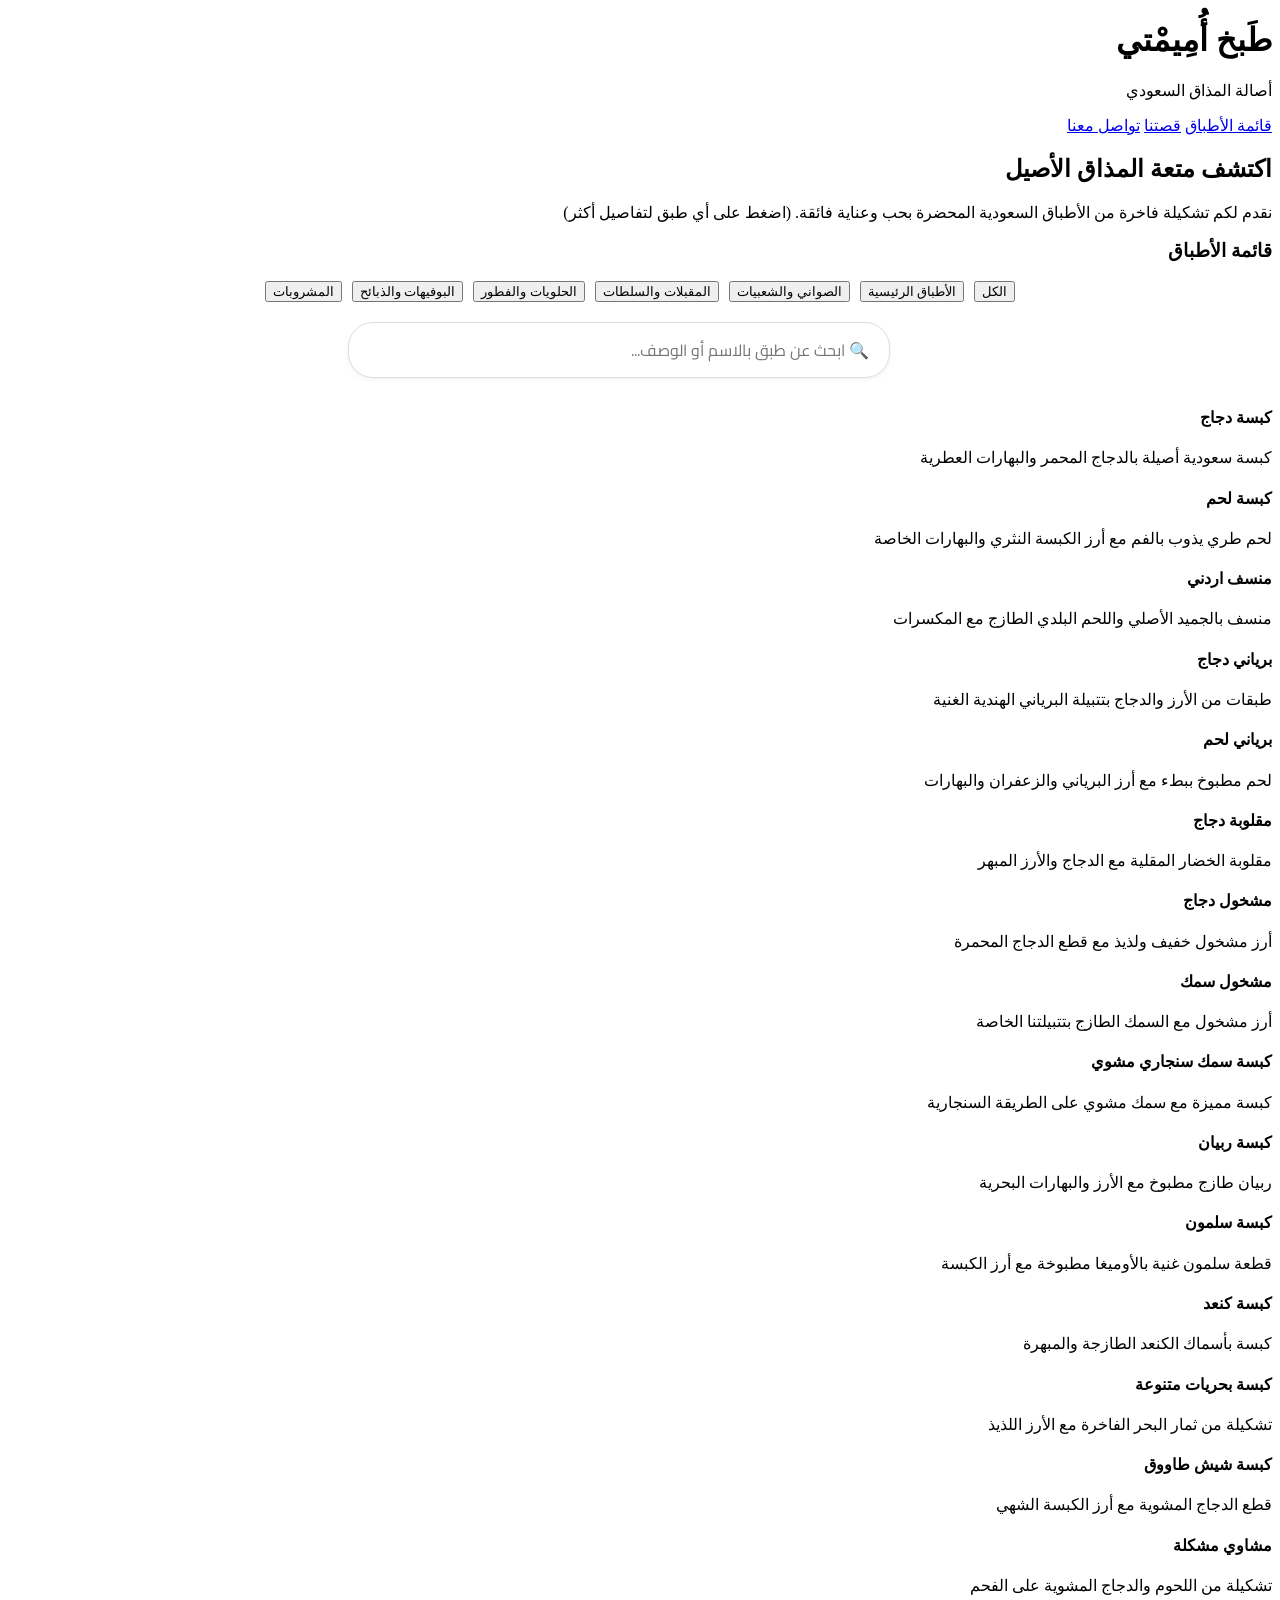
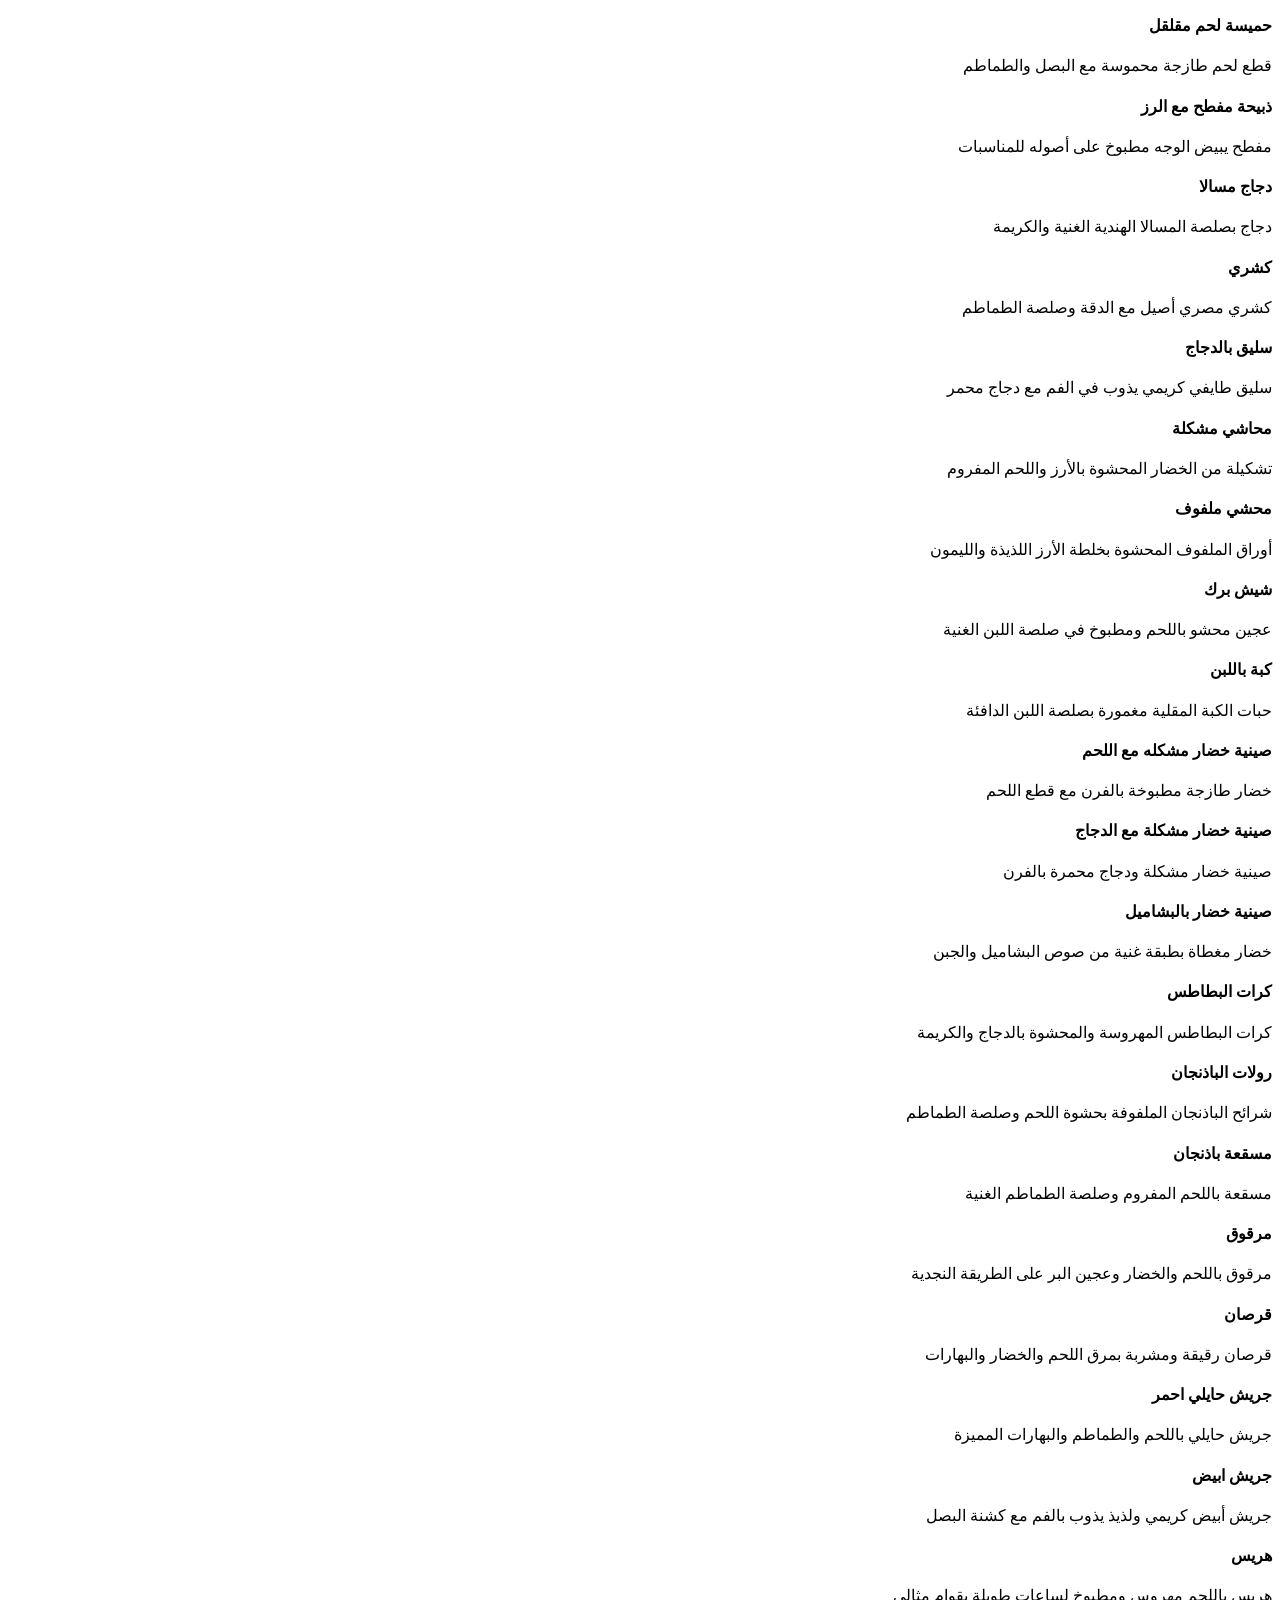
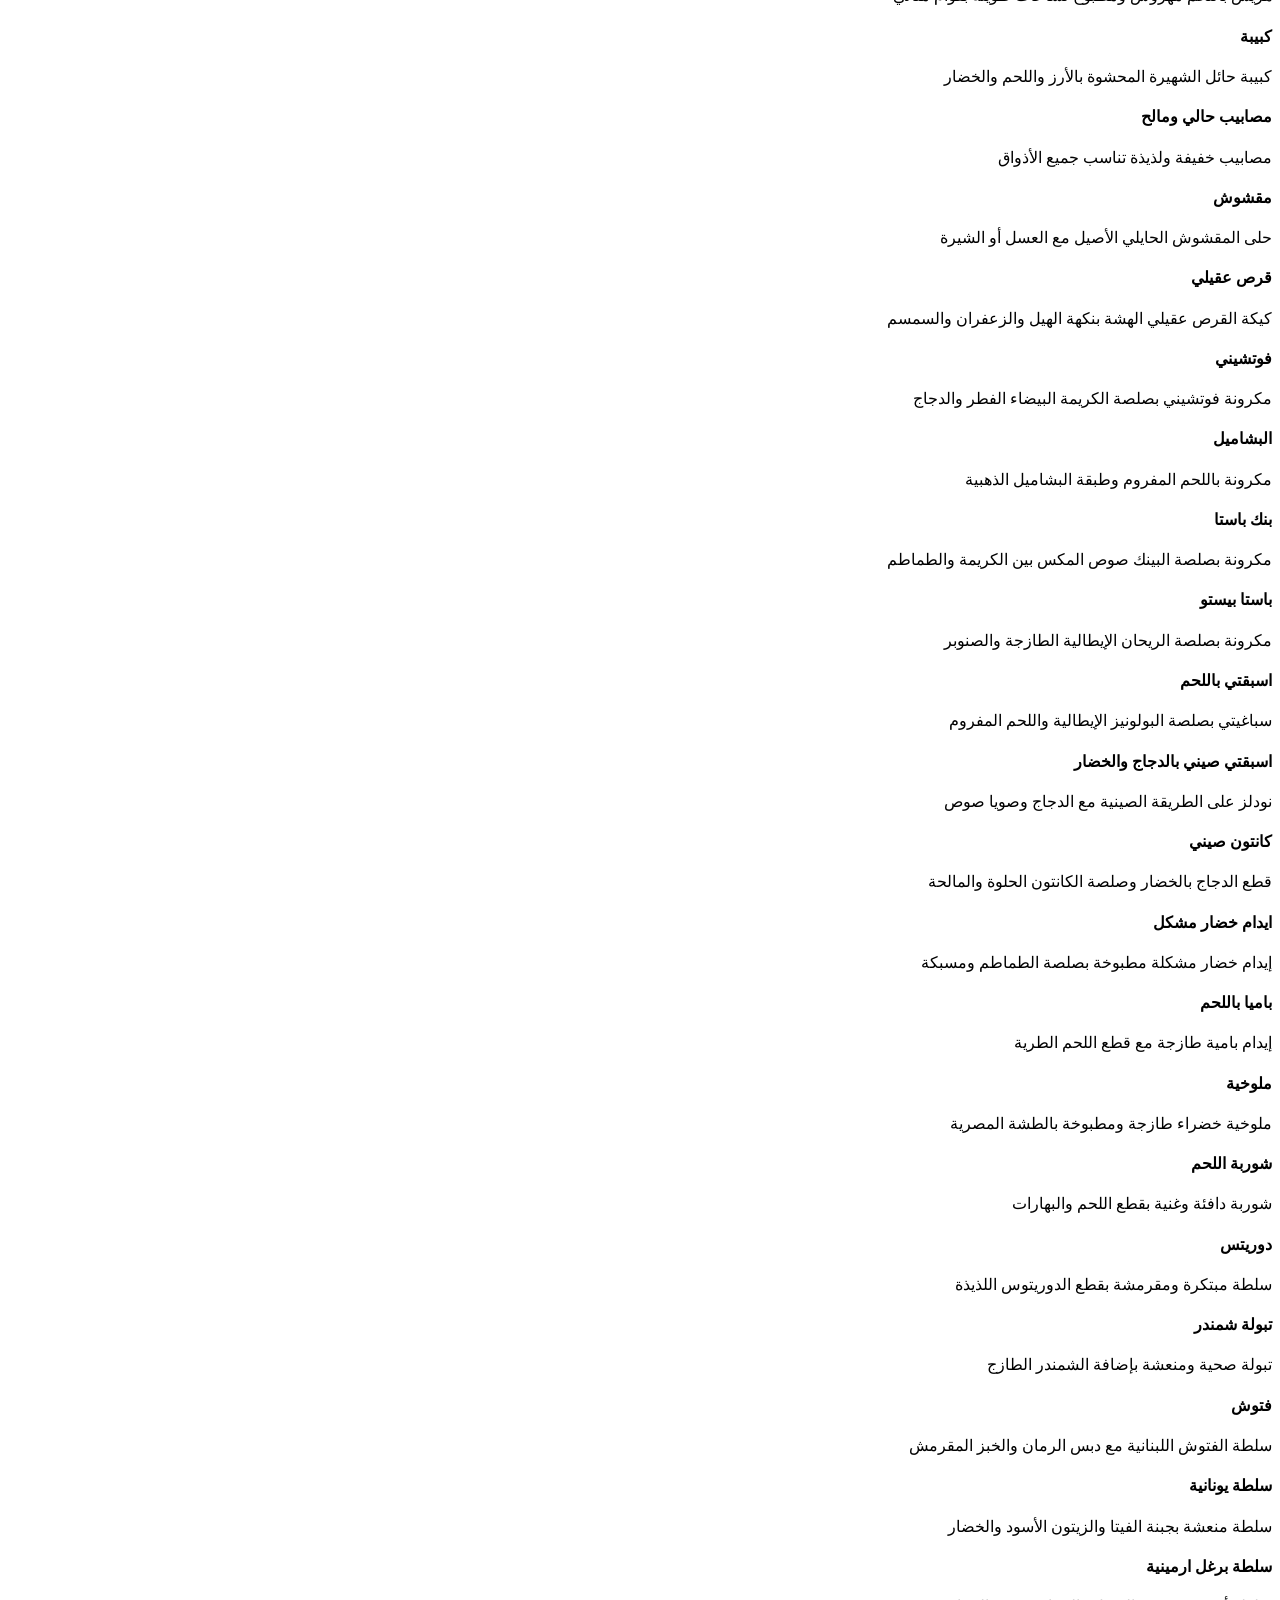
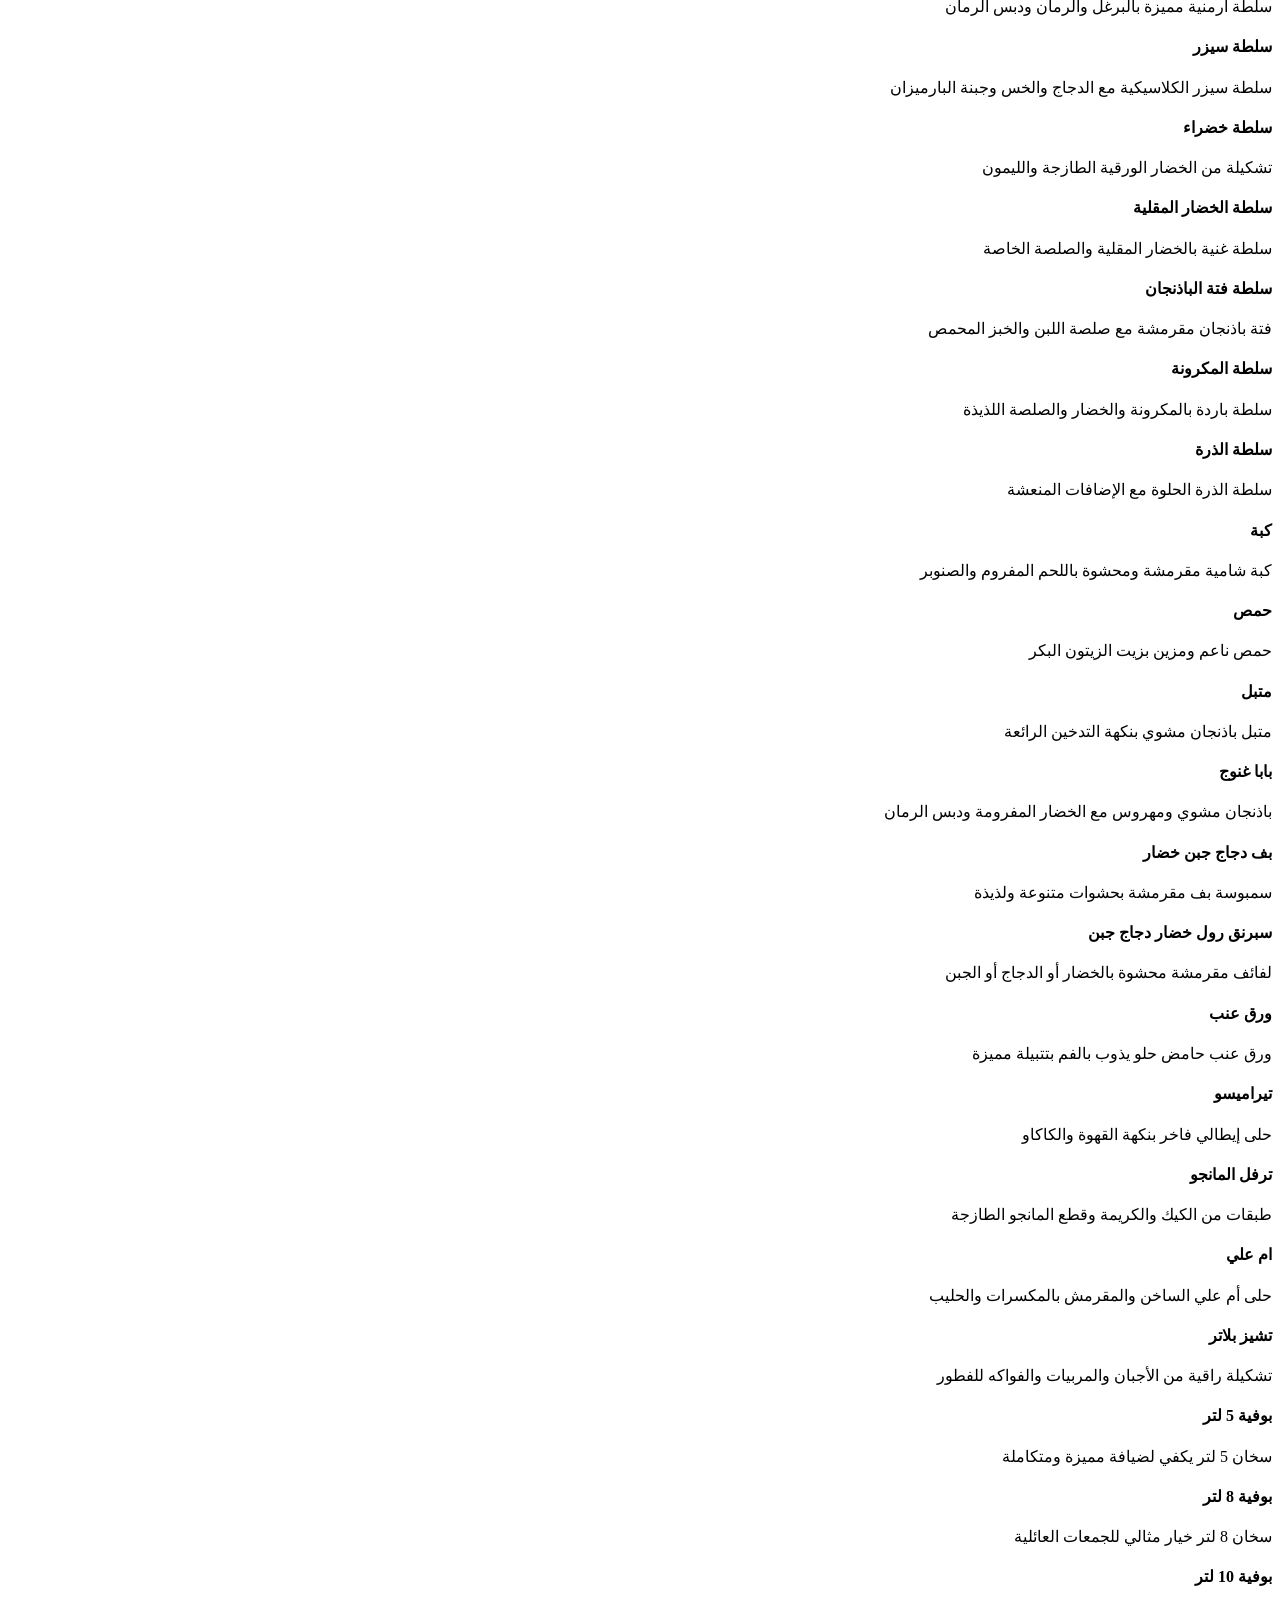
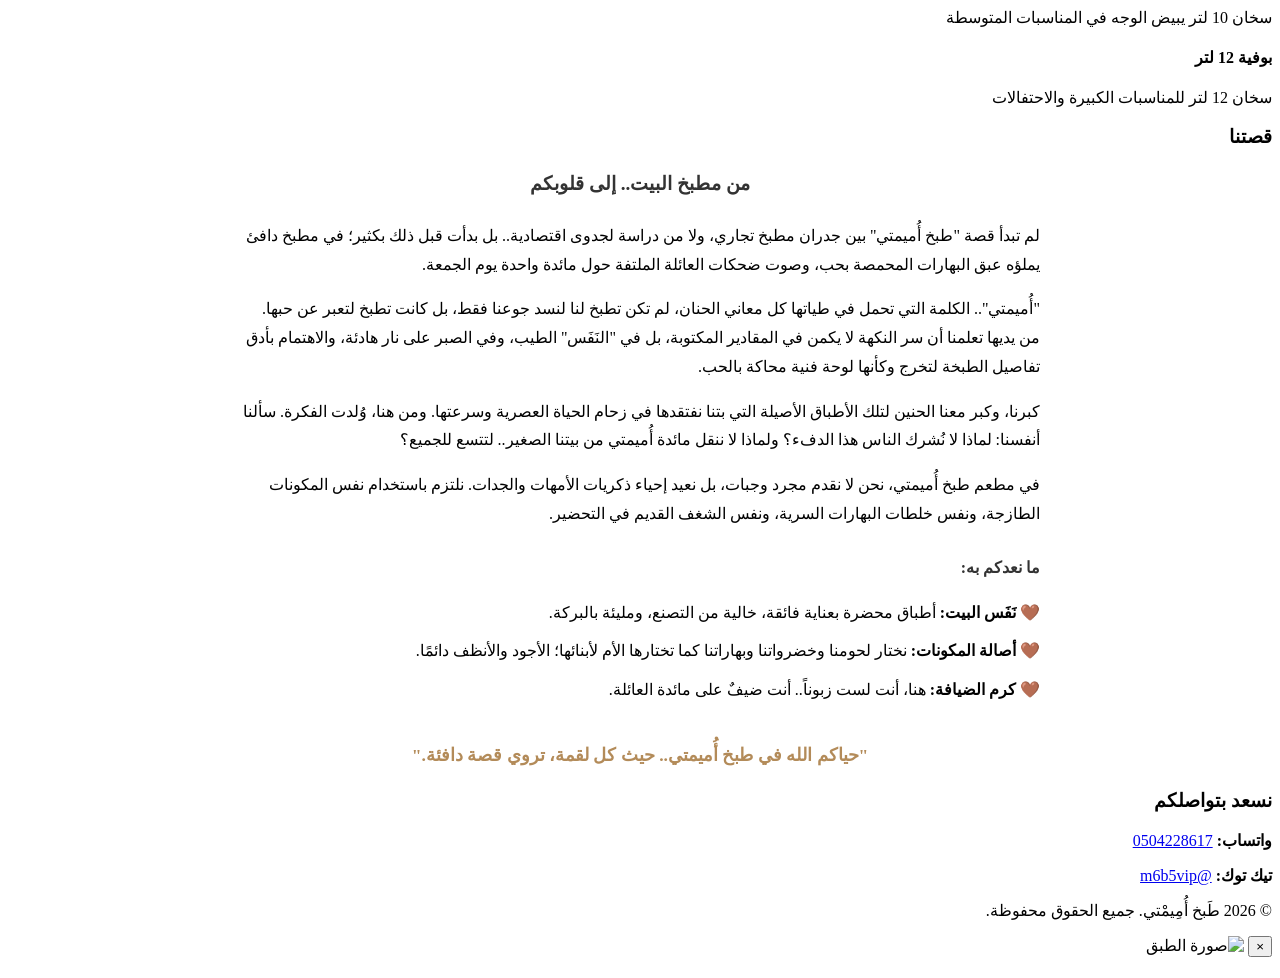
==== index.html @ 3a4021c7 "Add files via upload" ====
<!doctype html>
<html lang="ar" dir="rtl">
<head>
  <meta charset="utf-8" />
  <meta name="viewport" content="width=device-width,initial-scale=1" />
  <title>طَبخ أُمِيمْتي | قائمة الطعام</title>
  <link rel="icon" href="assets/favicon.ico" />
  <link href="https://fonts.googleapis.com/css2?family=Cairo:wght@400;600;700;800&display=swap" rel="stylesheet">
  <link rel="stylesheet" href="style.css" />
</head>
<body>
  <header class="site-header">
    <div class="container header-grid">
      <div class="brand">
        <img src="assets/logo.png" alt="شعار المطبخ" class="logo" onerror="this.style.display='none'" />
        <div>
          <h1>طَبخ أُمِيمْتي</h1>
          <p class="tagline">أصالة المذاق السعودي</p>
        </div>
      </div>
      <nav class="top-nav">
        <a href="#menu">قائمة الأطباق</a>
        <a href="#about">قصتنا</a>
        <a href="#contact">تواصل معنا</a>
        <a href="admin.html" class="admin-link" style="display: none;">الإدارة</a>
      </nav>
    </div>
  </header>

  <main>
    <section id="hero" class="hero">
      <div class="container">
        <h2>اكتشف متعة المذاق الأصيل</h2>
        <p>نقدم لكم تشكيلة فاخرة من الأطباق السعودية المحضرة بحب وعناية فائقة. (اضغط على أي طبق لتفاصيل أكثر)</p>
      </div>
    </section>

    <section id="menu" class="menu container">
      <h3>قائمة الأطباق</h3>
      
      <!-- أزرار التصنيفات -->
      <div id="category-filters" class="controls" style="justify-content: center; margin-bottom: 20px; display: flex; gap: 10px; flex-wrap: wrap;"></div>
      
      <!-- شريط البحث -->
      <div style="max-width: 500px; margin: 0 auto 30px auto; padding: 0 15px;">
        <input type="text" id="visitorSearch" placeholder="🔍 ابحث عن طبق بالاسم أو الوصف..." style="width: 100%; padding: 12px 20px; border-radius: 25px; border: 1px solid #ddd; font-family: 'Cairo', sans-serif; font-size: 1rem; outline: none; box-shadow: 0 2px 5px rgba(0,0,0,0.05);" />
      </div>

      <div id="powr-menu" aria-live="polite"></div>
      <div id="local-menu" class="items-grid" aria-live="polite"></div>
    </section>

    <section id="about" class="about container">
      <h3>قصتنا</h3>
      <div style="max-width: 800px; margin: 0 auto; color: var(--text-muted); line-height: 1.8; text-align: right; padding: 0 15px;">
        
        <p style="text-align: center; font-weight: bold; font-size: 1.2rem; color: #333; margin-bottom: 20px;">من مطبخ البيت.. إلى قلوبكم</p>
        
        <p>لم تبدأ قصة "طبخ أُميمتي" بين جدران مطبخ تجاري، ولا من دراسة لجدوى اقتصادية.. بل بدأت قبل ذلك بكثير؛ في مطبخ دافئ يملؤه عبق البهارات المحمصة بحب، وصوت ضحكات العائلة الملتفة حول مائدة واحدة يوم الجمعة.</p>
        
        <p>"أُميمتي".. الكلمة التي تحمل في طياتها كل معاني الحنان، لم تكن تطبخ لنا لنسد جوعنا فقط، بل كانت تطبخ لتعبر عن حبها. من يديها تعلمنا أن سر النكهة لا يكمن في المقادير المكتوبة، بل في "النَفَس" الطيب، وفي الصبر على نار هادئة، والاهتمام بأدق تفاصيل الطبخة لتخرج وكأنها لوحة فنية محاكة بالحب.</p>
        
        <p>كبرنا، وكبر معنا الحنين لتلك الأطباق الأصيلة التي بتنا نفتقدها في زحام الحياة العصرية وسرعتها. ومن هنا، وُلدت الفكرة. سألنا أنفسنا: لماذا لا نُشرك الناس هذا الدفء؟ ولماذا لا ننقل مائدة أُميمتي من بيتنا الصغير.. لتتسع للجميع؟</p>
        
        <p>في مطعم طبخ أُميمتي، نحن لا نقدم مجرد وجبات، بل نعيد إحياء ذكريات الأمهات والجدات. نلتزم باستخدام نفس المكونات الطازجة، ونفس خلطات البهارات السرية، ونفس الشغف القديم في التحضير.</p>
        
        <p style="font-weight: bold; margin-top: 25px; color: #333;">ما نعدكم به:</p>
        <ul style="list-style-type: none; padding-right: 0;">
          <li style="margin-bottom: 10px;">🤎 <strong>نَفَس البيت:</strong> أطباق محضرة بعناية فائقة، خالية من التصنع، ومليئة بالبركة.</li>
          <li style="margin-bottom: 10px;">🤎 <strong>أصالة المكونات:</strong> نختار لحومنا وخضرواتنا وبهاراتنا كما تختارها الأم لأبنائها؛ الأجود والأنظف دائمًا.</li>
          <li style="margin-bottom: 10px;">🤎 <strong>كرم الضيافة:</strong> هنا، أنت لست زبوناً.. أنت ضيفٌ على مائدة العائلة.</li>
        </ul>
        
        <p style="text-align: center; font-weight: bold; margin-top: 35px; color: #b38b59; font-size: 1.1rem;">"حياكم الله في طبخ أُميمتي.. حيث كل لقمة، تروي قصة دافئة."</p>
      
      </div>
    </section>

    <section id="contact" class="contact container">
      <h3>نسعد بتواصلكم</h3>
      <p><strong>واتساب:</strong> <a href="https://wsend.co/966504228617" dir="ltr">0504228617</a></p>
      <p><strong>تيك توك:</strong> <a href="https://www.tiktok.com/@m6b5vip?_r=1&_t=ZP-94sxUYq8beR" target="_blank">@m6b5vip</a></p>
    </section>
  </main>

  <footer class="site-footer">
    <div class="container">
      <p>© <span id="year"></span> طَبخ أُمِيمْتي. جميع الحقوق محفوظة.</p>
    </div>
  </footer>

  <div id="modal" class="modal" aria-hidden="true">
    <div class="modal-content">
      <button id="closeModal" class="close">×</button>
      <img id="modalImg" src="" alt="صورة الطبق" />
      <div class="modal-text">
        <h4 id="modalTitle"></h4>
        <p id="modalDesc"></p>
      </div>
    </div>
  </div>

  <script>
    document.addEventListener('DOMContentLoaded', () => {
      document.getElementById('year').textContent = new Date().getFullYear();

      const localMenu = document.getElementById('local-menu');
      const filtersContainer = document.getElementById('category-filters');
      const searchInput = document.getElementById('visitorSearch');
      
      const myCategories = ['الأطباق الرئيسية', 'الصواني والشعبيات', 'المقبلات والسلطات', 'الحلويات والفطور', 'البوفيهات والذبائح', 'المشروبات'];
      
      let currentFilter = 'all';
      let currentSearchTerm = '';

      // 🌟 المنيو الأساسي المدمج في الكود (سيظهر لجميع الزوار) 🌟
      const defaultMenu = [
        // الأطباق الرئيسية
        { id: 1, title: "كبسة دجاج", category: "الأطباق الرئيسية", desc: "كبسة سعودية أصيلة بالدجاج المحمر والبهارات العطرية", imgUrl: "" },
        { id: 2, title: "كبسة لحم", category: "الأطباق الرئيسية", desc: "لحم طري يذوب بالفم مع أرز الكبسة النثري والبهارات الخاصة", imgUrl: "" },
        { id: 3, title: "منسف اردني", category: "الأطباق الرئيسية", desc: "منسف بالجميد الأصلي واللحم البلدي الطازج مع المكسرات", imgUrl: "" },
        { id: 4, title: "برياني دجاج", category: "الأطباق الرئيسية", desc: "طبقات من الأرز والدجاج بتتبيلة البرياني الهندية الغنية", imgUrl: "" },
        { id: 5, title: "برياني لحم", category: "الأطباق الرئيسية", desc: "لحم مطبوخ ببطء مع أرز البرياني والزعفران والبهارات", imgUrl: "" },
        { id: 6, title: "مقلوبة دجاج", category: "الأطباق الرئيسية", desc: "مقلوبة الخضار المقلية مع الدجاج والأرز المبهر", imgUrl: "" },
        { id: 7, title: "مشخول دجاج", category: "الأطباق الرئيسية", desc: "أرز مشخول خفيف ولذيذ مع قطع الدجاج المحمرة", imgUrl: "" },
        { id: 8, title: "مشخول سمك", category: "الأطباق الرئيسية", desc: "أرز مشخول مع السمك الطازج بتتبيلتنا الخاصة", imgUrl: "" },
        { id: 9, title: "كبسة سمك سنجاري مشوي", category: "الأطباق الرئيسية", desc: "كبسة مميزة مع سمك مشوي على الطريقة السنجارية", imgUrl: "" },
        { id: 10, title: "كبسة ربيان", category: "الأطباق الرئيسية", desc: "ربيان طازج مطبوخ مع الأرز والبهارات البحرية", imgUrl: "" },
        { id: 11, title: "كبسة سلمون", category: "الأطباق الرئيسية", desc: "قطعة سلمون غنية بالأوميغا مطبوخة مع أرز الكبسة", imgUrl: "" },
        { id: 12, title: "كبسة كنعد", category: "الأطباق الرئيسية", desc: "كبسة بأسماك الكنعد الطازجة والمبهرة", imgUrl: "" },
        { id: 13, title: "كبسة بحريات متنوعة", category: "الأطباق الرئيسية", desc: "تشكيلة من ثمار البحر الفاخرة مع الأرز اللذيذ", imgUrl: "" },
        { id: 14, title: "كبسة شيش طاووق", category: "الأطباق الرئيسية", desc: "قطع الدجاج المشوية مع أرز الكبسة الشهي", imgUrl: "" },
        { id: 15, title: "مشاوي مشكلة", category: "الأطباق الرئيسية", desc: "تشكيلة من اللحوم والدجاج المشوية على الفحم", imgUrl: "" },
        { id: 16, title: "حميسة لحم مقلقل", category: "الأطباق الرئيسية", desc: "قطع لحم طازجة محموسة مع البصل والطماطم", imgUrl: "" },
        { id: 17, title: "ذبيحة مفطح مع الرز", category: "الأطباق الرئيسية", desc: "مفطح يبيض الوجه مطبوخ على أصوله للمناسبات", imgUrl: "" },
        { id: 18, title: "دجاج مسالا", category: "الأطباق الرئيسية", desc: "دجاج بصلصة المسالا الهندية الغنية والكريمة", imgUrl: "" },
        { id: 19, title: "كشري", category: "الأطباق الرئيسية", desc: "كشري مصري أصيل مع الدقة وصلصة الطماطم", imgUrl: "" },
        { id: 20, title: "سليق بالدجاج", category: "الأطباق الرئيسية", desc: "سليق طايفي كريمي يذوب في الفم مع دجاج محمر", imgUrl: "" },
        { id: 21, title: "محاشي مشكلة", category: "الأطباق الرئيسية", desc: "تشكيلة من الخضار المحشوة بالأرز واللحم المفروم", imgUrl: "" },
        { id: 22, title: "محشي ملفوف", category: "الأطباق الرئيسية", desc: "أوراق الملفوف المحشوة بخلطة الأرز اللذيذة والليمون", imgUrl: "" },
        { id: 23, title: "شيش برك", category: "الأطباق الرئيسية", desc: "عجين محشو باللحم ومطبوخ في صلصة اللبن الغنية", imgUrl: "" },
        { id: 24, title: "كبة باللبن", category: "الأطباق الرئيسية", desc: "حبات الكبة المقلية مغمورة بصلصة اللبن الدافئة", imgUrl: "" },

        // الصواني والشعبيات
        { id: 25, title: "صينية خضار مشكله مع اللحم", category: "الصواني والشعبيات", desc: "خضار طازجة مطبوخة بالفرن مع قطع اللحم", imgUrl: "" },
        { id: 26, title: "صينية خضار مشكلة مع الدجاج", category: "الصواني والشعبيات", desc: "صينية خضار مشكلة ودجاج محمرة بالفرن", imgUrl: "" },
        { id: 27, title: "صينية خضار بالبشاميل", category: "الصواني والشعبيات", desc: "خضار مغطاة بطبقة غنية من صوص البشاميل والجبن", imgUrl: "" },
        { id: 28, title: "كرات البطاطس", category: "الصواني والشعبيات", desc: "كرات البطاطس المهروسة والمحشوة بالدجاج والكريمة", imgUrl: "" },
        { id: 29, title: "رولات الباذنجان", category: "الصواني والشعبيات", desc: "شرائح الباذنجان الملفوفة بحشوة اللحم وصلصة الطماطم", imgUrl: "" },
        { id: 30, title: "مسقعة باذنجان", category: "الصواني والشعبيات", desc: "مسقعة باللحم المفروم وصلصة الطماطم الغنية", imgUrl: "" },
        { id: 31, title: "مرقوق", category: "الصواني والشعبيات", desc: "مرقوق باللحم والخضار وعجين البر على الطريقة النجدية", imgUrl: "" },
        { id: 32, title: "قرصان", category: "الصواني والشعبيات", desc: "قرصان رقيقة ومشربة بمرق اللحم والخضار والبهارات", imgUrl: "" },
        { id: 33, title: "جريش حايلي احمر", category: "الصواني والشعبيات", desc: "جريش حايلي باللحم والطماطم والبهارات المميزة", imgUrl: "" },
        { id: 34, title: "جريش ابيض", category: "الصواني والشعبيات", desc: "جريش أبيض كريمي ولذيذ يذوب بالفم مع كشنة البصل", imgUrl: "" },
        { id: 35, title: "هريس", category: "الصواني والشعبيات", desc: "هريس باللحم مهروس ومطبوخ لساعات طويلة بقوام مثالي", imgUrl: "" },
        { id: 36, title: "كبيبة", category: "الصواني والشعبيات", desc: "كبيبة حائل الشهيرة المحشوة بالأرز واللحم والخضار", imgUrl: "" },
        { id: 37, title: "مصابيب حالي ومالح", category: "الصواني والشعبيات", desc: "مصابيب خفيفة ولذيذة تناسب جميع الأذواق", imgUrl: "" },
        { id: 38, title: "مقشوش", category: "الصواني والشعبيات", desc: "حلى المقشوش الحايلي الأصيل مع العسل أو الشيرة", imgUrl: "" },
        { id: 39, title: "قرص عقيلي", category: "الصواني والشعبيات", desc: "كيكة القرص عقيلي الهشة بنكهة الهيل والزعفران والسمسم", imgUrl: "" },
        { id: 40, title: "فوتشيني", category: "الصواني والشعبيات", desc: "مكرونة فوتشيني بصلصة الكريمة البيضاء الفطر والدجاج", imgUrl: "" },
        { id: 41, title: "البشاميل", category: "الصواني والشعبيات", desc: "مكرونة باللحم المفروم وطبقة البشاميل الذهبية", imgUrl: "" },
        { id: 42, title: "بنك باستا", category: "الصواني والشعبيات", desc: "مكرونة بصلصة البينك صوص المكس بين الكريمة والطماطم", imgUrl: "" },
        { id: 43, title: "باستا بيستو", category: "الصواني والشعبيات", desc: "مكرونة بصلصة الريحان الإيطالية الطازجة والصنوبر", imgUrl: "" },
        { id: 44, title: "اسبقتي باللحم", category: "الصواني والشعبيات", desc: "سباغيتي بصلصة البولونيز الإيطالية واللحم المفروم", imgUrl: "" },
        { id: 45, title: "اسبقتي صيني بالدجاج والخضار", category: "الصواني والشعبيات", desc: "نودلز على الطريقة الصينية مع الدجاج وصويا صوص", imgUrl: "" },
        { id: 46, title: "كانتون صيني", category: "الصواني والشعبيات", desc: "قطع الدجاج بالخضار وصلصة الكانتون الحلوة والمالحة", imgUrl: "" },
        { id: 47, title: "ايدام خضار مشكل", category: "الصواني والشعبيات", desc: "إيدام خضار مشكلة مطبوخة بصلصة الطماطم ومسبكة", imgUrl: "" },
        { id: 48, title: "باميا باللحم", category: "الصواني والشعبيات", desc: "إيدام بامية طازجة مع قطع اللحم الطرية", imgUrl: "" },
        { id: 49, title: "ملوخية", category: "الصواني والشعبيات", desc: "ملوخية خضراء طازجة ومطبوخة بالطشة المصرية", imgUrl: "" },
        { id: 50, title: "شوربة اللحم", category: "الصواني والشعبيات", desc: "شوربة دافئة وغنية بقطع اللحم والبهارات", imgUrl: "" },

        // المقبلات والسلطات
        { id: 51, title: "دوريتس", category: "المقبلات والسلطات", desc: "سلطة مبتكرة ومقرمشة بقطع الدوريتوس اللذيذة", imgUrl: "" },
        { id: 52, title: "تبولة شمندر", category: "المقبلات والسلطات", desc: "تبولة صحية ومنعشة بإضافة الشمندر الطازج", imgUrl: "" },
        { id: 53, title: "فتوش", category: "المقبلات والسلطات", desc: "سلطة الفتوش اللبنانية مع دبس الرمان والخبز المقرمش", imgUrl: "" },
        { id: 54, title: "سلطة يونانية", category: "المقبلات والسلطات", desc: "سلطة منعشة بجبنة الفيتا والزيتون الأسود والخضار", imgUrl: "" },
        { id: 55, title: "سلطة برغل ارمينية", category: "المقبلات والسلطات", desc: "سلطة أرمنية مميزة بالبرغل والرمان ودبس الرمان", imgUrl: "" },
        { id: 56, title: "سلطة سيزر", category: "المقبلات والسلطات", desc: "سلطة سيزر الكلاسيكية مع الدجاج والخس وجبنة البارميزان", imgUrl: "" },
        { id: 57, title: "سلطة خضراء", category: "المقبلات والسلطات", desc: "تشكيلة من الخضار الورقية الطازجة والليمون", imgUrl: "" },
        { id: 58, title: "سلطة الخضار المقلية", category: "المقبلات والسلطات", desc: "سلطة غنية بالخضار المقلية والصلصة الخاصة", imgUrl: "" },
        { id: 59, title: "سلطة فتة الباذنجان", category: "المقبلات والسلطات", desc: "فتة باذنجان مقرمشة مع صلصة اللبن والخبز المحمص", imgUrl: "" },
        { id: 60, title: "سلطة المكرونة", category: "المقبلات والسلطات", desc: "سلطة باردة بالمكرونة والخضار والصلصة اللذيذة", imgUrl: "" },
        { id: 61, title: "سلطة الذرة", category: "المقبلات والسلطات", desc: "سلطة الذرة الحلوة مع الإضافات المنعشة", imgUrl: "" },
        { id: 62, title: "كبة", category: "المقبلات والسلطات", desc: "كبة شامية مقرمشة ومحشوة باللحم المفروم والصنوبر", imgUrl: "" },
        { id: 63, title: "حمص", category: "المقبلات والسلطات", desc: "حمص ناعم ومزين بزيت الزيتون البكر", imgUrl: "" },
        { id: 64, title: "متبل", category: "المقبلات والسلطات", desc: "متبل باذنجان مشوي بنكهة التدخين الرائعة", imgUrl: "" },
        { id: 65, title: "بابا غنوج", category: "المقبلات والسلطات", desc: "باذنجان مشوي ومهروس مع الخضار المفرومة ودبس الرمان", imgUrl: "" },
        { id: 66, title: "بف دجاج جبن خضار", category: "المقبلات والسلطات", desc: "سمبوسة بف مقرمشة بحشوات متنوعة ولذيذة", imgUrl: "" },
        { id: 67, title: "سبرنق رول خضار دجاج جبن", category: "المقبلات والسلطات", desc: "لفائف مقرمشة محشوة بالخضار أو الدجاج أو الجبن", imgUrl: "" },
        { id: 68, title: "ورق عنب", category: "المقبلات والسلطات", desc: "ورق عنب حامض حلو يذوب بالفم بتتبيلة مميزة", imgUrl: "" },

        // الحلويات والفطور
        { id: 69, title: "تيراميسو", category: "الحلويات والفطور", desc: "حلى إيطالي فاخر بنكهة القهوة والكاكاو", imgUrl: "" },
        { id: 70, title: "ترفل المانجو", category: "الحلويات والفطور", desc: "طبقات من الكيك والكريمة وقطع المانجو الطازجة", imgUrl: "" },
        { id: 71, title: "ام علي", category: "الحلويات والفطور", desc: "حلى أم علي الساخن والمقرمش بالمكسرات والحليب", imgUrl: "" },
        { id: 72, title: "تشيز بلاتر", category: "الحلويات والفطور", desc: "تشكيلة راقية من الأجبان والمربيات والفواكه للفطور", imgUrl: "" },

        // البوفيهات والذبائح
        { id: 73, title: "بوفية 5 لتر", category: "البوفيهات والذبائح", desc: "سخان 5 لتر يكفي لضيافة مميزة ومتكاملة", imgUrl: "" },
        { id: 74, title: "بوفية 8 لتر", category: "البوفيهات والذبائح", desc: "سخان 8 لتر خيار مثالي للجمعات العائلية", imgUrl: "" },
        { id: 75, title: "بوفية 10 لتر", category: "البوفيهات والذبائح", desc: "سخان 10 لتر يبيض الوجه في المناسبات المتوسطة", imgUrl: "" },
        { id: 76, title: "بوفية 12 لتر", category: "البوفيهات والذبائح", desc: "سخان 12 لتر للمناسبات الكبيرة والاحتفالات", imgUrl: "" }
      ];

      // دالة الجلب: إذا لم توجد أطباق في الذاكرة، يتم حفظ وعرض المنيو الافتراضي
      const getDishes = () => {
        let storedDishes = JSON.parse(localStorage.getItem('vip_dishes'));
        if (!storedDishes || storedDishes.length === 0) {
          localStorage.setItem('vip_dishes', JSON.stringify(defaultMenu));
          return defaultMenu;
        }
        return storedDishes;
      };

      const renderDishes = (filter = currentFilter) => {
        currentFilter = filter;
        localMenu.innerHTML = '';
        
        const dishes = getDishes();
        
        let filteredDishes = filter === 'all' ? dishes : dishes.filter(d => d.category === filter);

        if (currentSearchTerm !== '') {
          filteredDishes = filteredDishes.filter(dish => {
            return dish.title.toLowerCase().includes(currentSearchTerm) || 
                   dish.desc.toLowerCase().includes(currentSearchTerm);
          });
        }

        if (filteredDishes.length === 0) {
          localMenu.innerHTML = '<p style="text-align:center; grid-column: 1 / -1; color: var(--text-muted); padding: 20px;">لا توجد أطباق تطابق بحثك حالياً.</p>';
          return;
        }

        filteredDishes.forEach(dish => {
          const card = document.createElement('div');
          card.className = 'item-card';

          const placeholderImg = 'https://via.placeholder.com/300?text=بدون+صورة';
          
          if (dish.imgUrl && dish.imgUrl !== placeholderImg && dish.imgUrl.trim() !== '') {
            card.innerHTML = `
              <img src="${dish.imgUrl}" alt="${dish.title}" class="view-btn" style="cursor:pointer;" 
                   onclick="openModal('${dish.imgUrl}', '${dish.title}', '${dish.desc}')">
              <div class="item-body">
                <h4 class="item-title">${dish.title}</h4>
                <p class="item-desc">${dish.desc}</p>
              </div>
            `;
          } else {
            card.className += ' no-image';
            card.innerHTML = `
              <div class="item-body">
                <h4 class="item-title">${dish.title}</h4>
                <p class="item-desc">${dish.desc}</p>
              </div>
            `;
          }

          localMenu.appendChild(card);
        });
      };

      if (searchInput) {
        searchInput.addEventListener('input', (e) => {
          currentSearchTerm = e.target.value.trim().toLowerCase();
          renderDishes(); 
        });
      }

      const renderFilters = () => {
        const allBtn = document.createElement('button');
        allBtn.className = 'cat-btn active';
        allBtn.textContent = 'الكل';
        allBtn.onclick = (e) => updateActiveFilter(e.target, 'all');
        filtersContainer.appendChild(allBtn);

        myCategories.forEach(cat => {
          const btn = document.createElement('button');
          btn.className = 'cat-btn';
          btn.textContent = cat;
          btn.onclick = (e) => updateActiveFilter(e.target, cat);
          filtersContainer.appendChild(btn);
        });
      };

      const updateActiveFilter = (clickedBtn, filterValue) => {
        document.querySelectorAll('.cat-btn').forEach(b => b.classList.remove('active'));
        clickedBtn.classList.add('active');
        renderDishes(filterValue);
      };

      const modal = document.getElementById('modal');
      window.openModal = (imgSrc, title, desc) => {
        document.getElementById('modalImg').src = imgSrc;
        document.getElementById('modalTitle').textContent = title;
        document.getElementById('modalDesc').textContent = desc;
        modal.setAttribute('aria-hidden', 'false');
      };
      document.getElementById('closeModal').onclick = () => modal.setAttribute('aria-hidden', 'true');
      modal.onclick = (e) => { if (e.target === modal) modal.setAttribute('aria-hidden', 'true'); };

      let lastDishesData = localStorage.getItem('vip_dishes') || '[]';
      setInterval(() => {
        const currentDishesData = localStorage.getItem('vip_dishes') || '[]';
        if (currentDishesData !== lastDishesData) {
          lastDishesData = currentDishesData;
          renderDishes();
        }
      }, 1000);

      renderFilters();
      renderDishes();
    });
  </script>
</body>
</html>
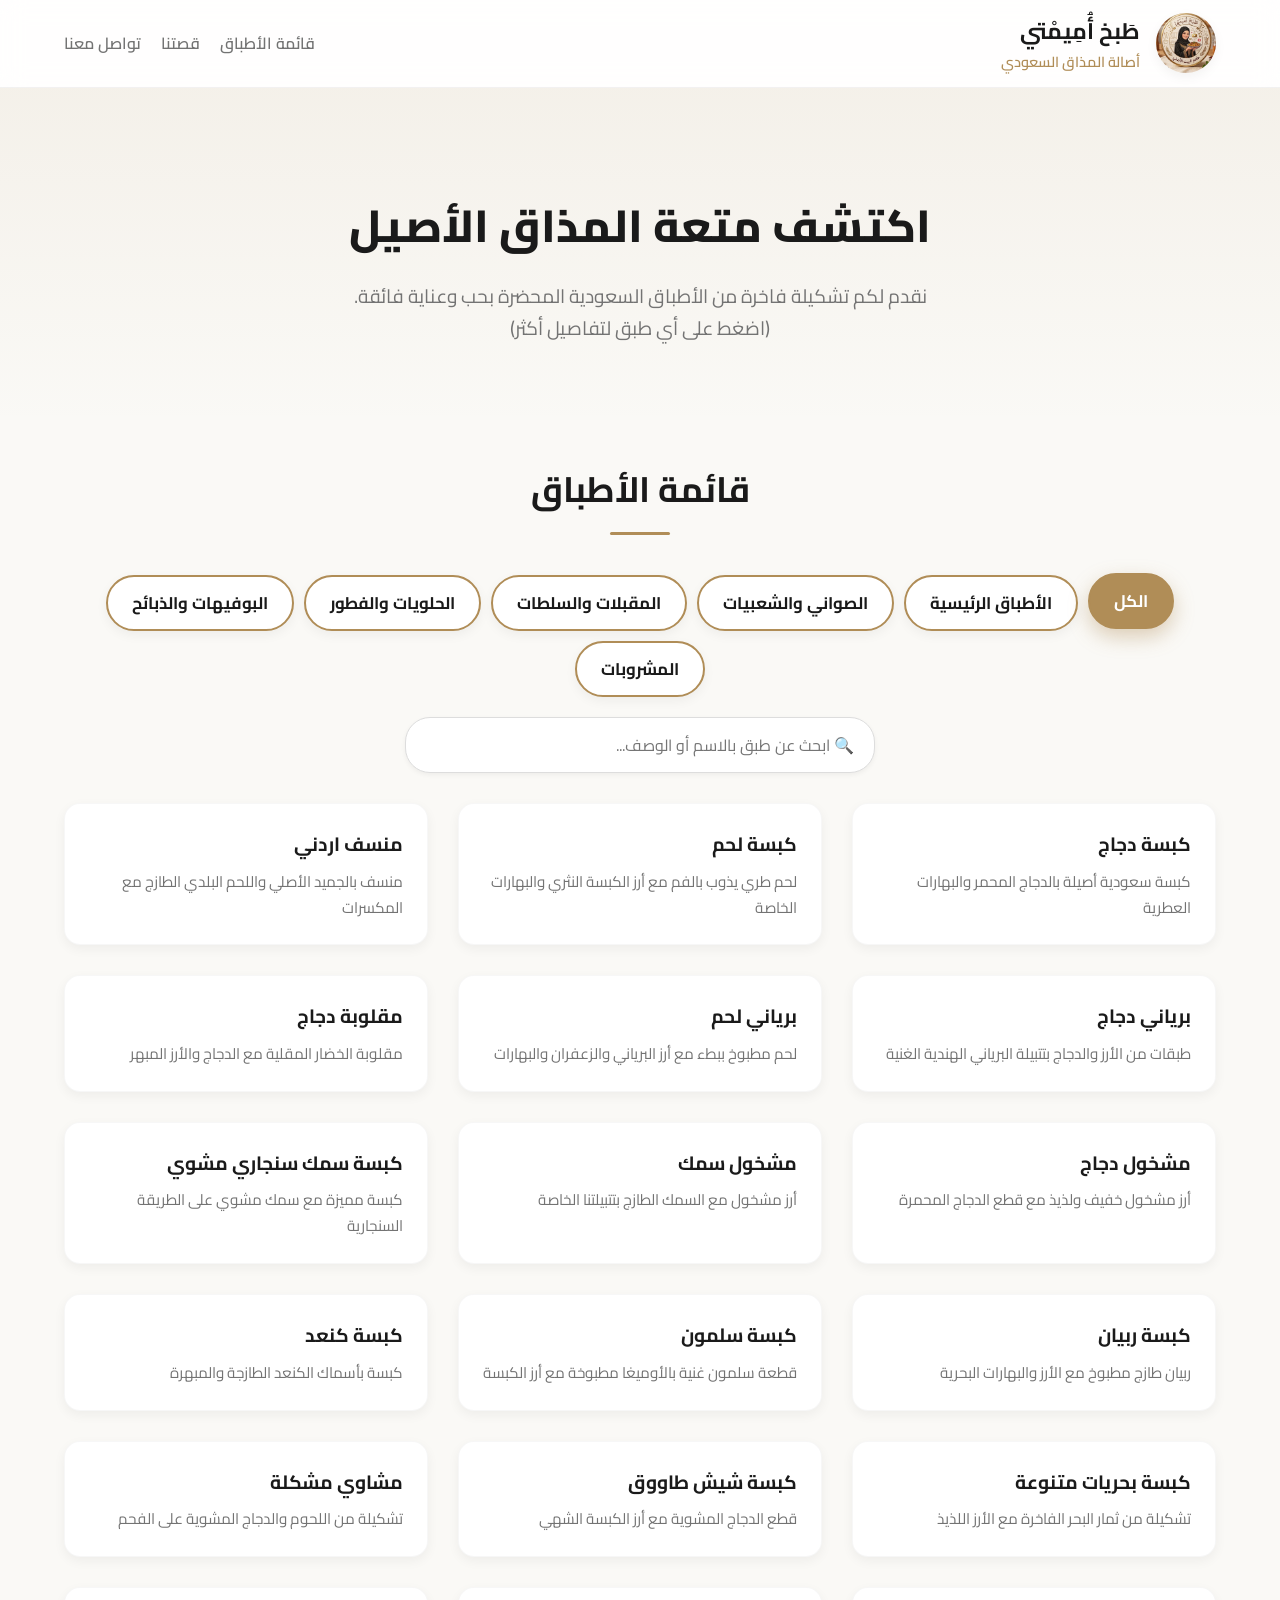
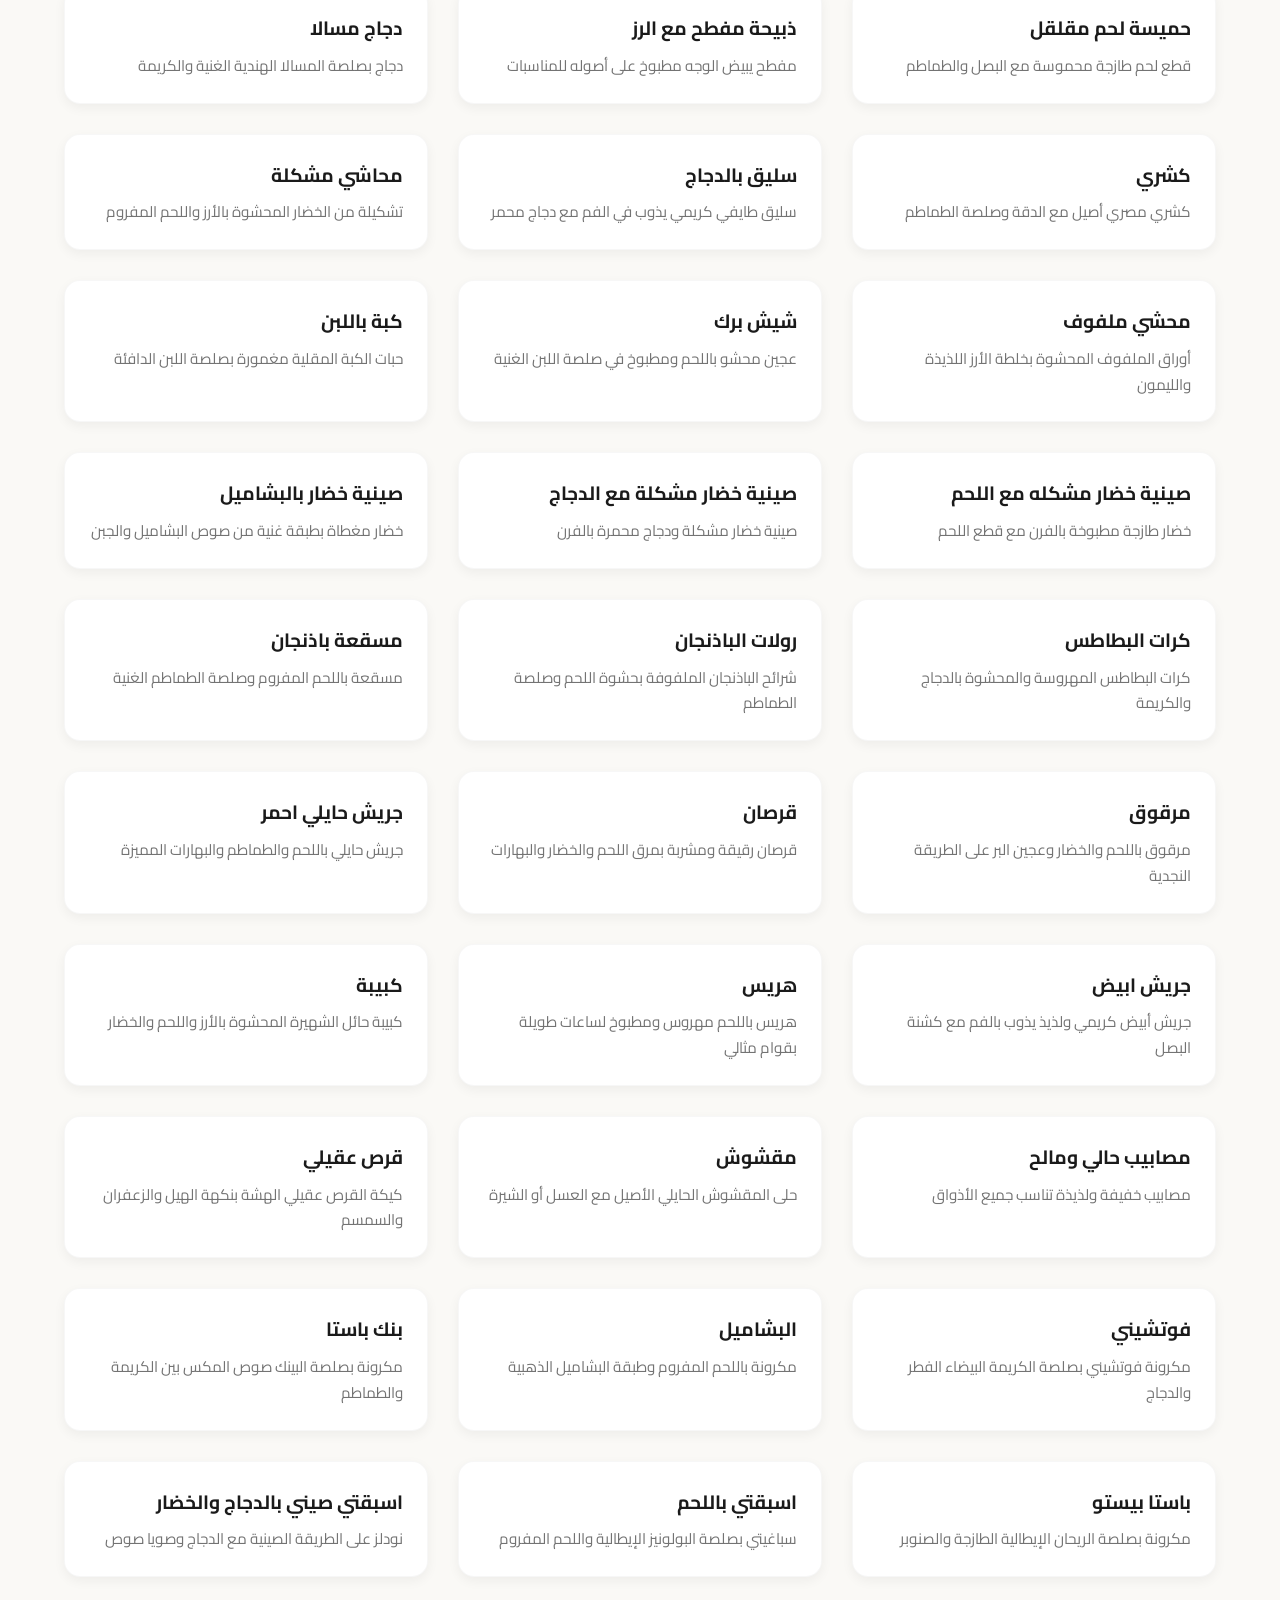
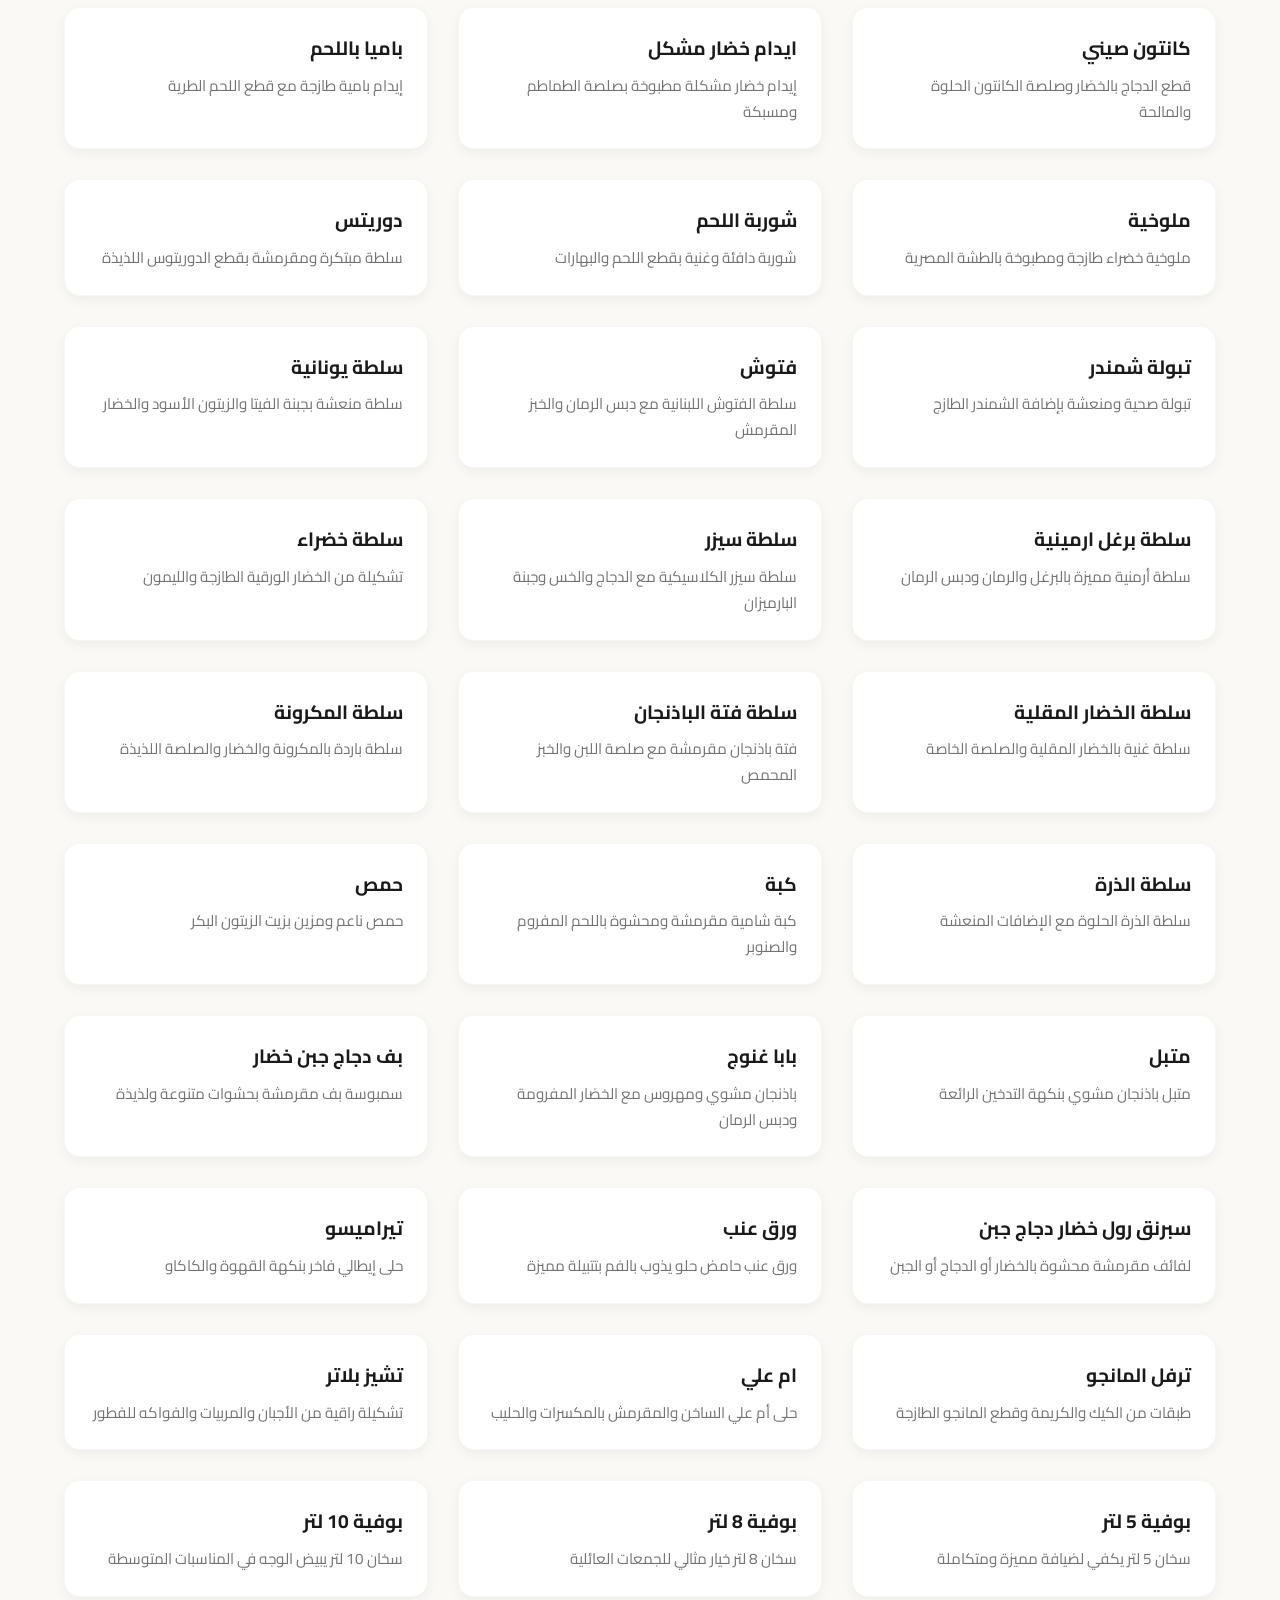
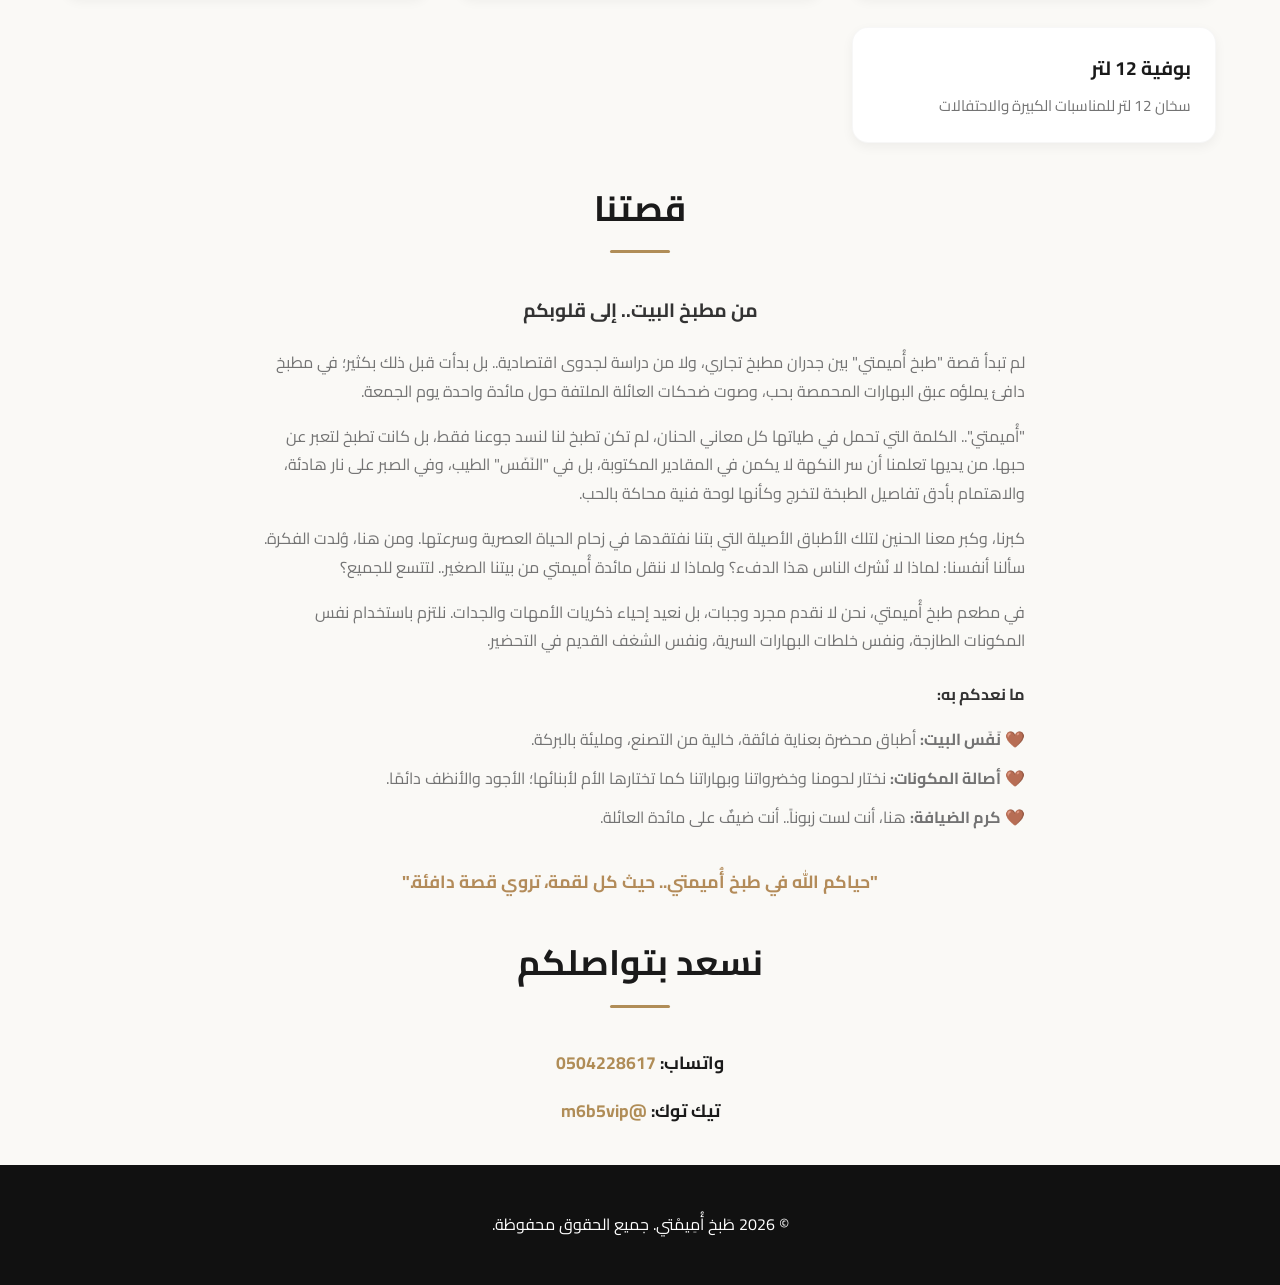
==== commit e8d4e7cd: "Update index.html" ====
--- a/index.html
+++ b/index.html
@@ -78,7 +78,7 @@
 
     <section id="contact" class="contact container">
       <h3>نسعد بتواصلكم</h3>
-      <p><strong>واتساب:</strong> <a href="https://wsend.co/966504228617" dir="ltr">0504228617</a></p>
+      <p><strong>واتساب:</strong> <a href="https://iwtsp.com/966504228617" dir="ltr">0504228617</a></p>
       <p><strong>تيك توك:</strong> <a href="https://www.tiktok.com/@m6b5vip?_r=1&_t=ZP-94sxUYq8beR" target="_blank">@m6b5vip</a></p>
     </section>
   </main>
--- a/style.css
+++ b/style.css
@@ -0,0 +1,480 @@
+/* --- إعدادات الألوان والخطوط الأساسية --- */
+:root {
+  --bg-color: #faf9f6; /* لون أبيض كريمي فاخر */
+  --surface: #ffffff;
+  --text-main: #1a1a1a;
+  --text-muted: #737373;
+  --accent: #b08d57; /* لون ذهبي مطفأ للفخامة */
+  --accent-hover: #967645;
+  --shadow-sm: 0 4px 12px rgba(0,0,0,0.05);
+  --shadow-lg: 0 20px 40px rgba(0,0,0,0.08);
+  --radius: 16px;
+  --max-width: 1200px;
+}
+
+* { box-sizing: border-box; }
+
+html, body {
+  margin: 0;
+  padding: 0;
+  background-color: var(--bg-color);
+  color: var(--text-main);
+  font-family: 'Cairo', sans-serif;
+  line-height: 1.7;
+  scroll-behavior: smooth; /* لتمرير ناعم عند الضغط على الروابط */
+}
+
+.container {
+  max-width: var(--max-width);
+  margin: 0 auto;
+  padding: 0 24px;
+}
+
+/* --- الهيدر (شريط التنقل) --- */
+.site-header {
+  position: sticky;
+  top: 0;
+  z-index: 100;
+  background: rgba(255, 255, 255, 0.85);
+  backdrop-filter: blur(12px); /* تأثير الزجاج */
+  border-bottom: 1px solid rgba(0,0,0,0.05);
+  padding: 12px 0;
+}
+
+.header-grid {
+  display: flex;
+  justify-content: space-between;
+  align-items: center;
+}
+
+.brand {
+  display: flex;
+  align-items: center;
+  gap: 16px;
+}
+
+.logo {
+  width: 60px;
+  height: 60px;
+  border-radius: 50%;
+  object-fit: cover;
+  box-shadow: var(--shadow-sm);
+}
+
+.brand h1 {
+  margin: 0;
+  font-size: 1.4rem;
+  font-weight: 700;
+  color: var(--text-main);
+}
+
+.tagline {
+  margin: 0;
+  font-size: 0.9rem;
+  color: var(--accent);
+  font-weight: 600;
+}
+
+.top-nav { display: flex; gap: 20px; }
+
+.top-nav a {
+  text-decoration: none;
+  color: var(--text-muted);
+  font-weight: 600;
+  font-size: 1rem;
+  transition: color 0.3s ease;
+}
+
+.top-nav a:hover { color: var(--accent); }
+
+.admin-link {
+  border: 1px solid var(--accent);
+  padding: 4px 12px;
+  border-radius: 20px;
+  color: var(--accent) !important;
+}
+
+/* --- القسم الترحيبي (Hero) --- */
+.hero {
+  padding: 100px 0 80px;
+  text-align: center;
+  background: linear-gradient(to bottom, rgba(176, 141, 87, 0.08), transparent);
+}
+
+.hero h2 {
+  font-size: 2.8rem;
+  font-weight: 800;
+  margin: 0 0 16px;
+  color: var(--text-main);
+}
+
+.hero p {
+  font-size: 1.2rem;
+  color: var(--text-muted);
+  max-width: 600px;
+  margin: 0 auto;
+}
+
+/* --- الأقسام العامة --- */
+section { padding: 80px 0; }
+
+section h3 {
+  font-size: 2.2rem;
+  text-align: center;
+  margin-bottom: 40px;
+  position: relative;
+  color: var(--text-main);
+}
+
+/* خط تزييني تحت العناوين */
+section h3::after {
+  content: '';
+  display: block;
+  width: 60px;
+  height: 3px;
+  background: var(--accent);
+  margin: 12px auto 0;
+  border-radius: 2px;
+}
+
+/* --- شبكة الأطباق (Menu & Gallery) --- */
+.items-grid, .gallery-grid {
+  display: grid;
+  grid-template-columns: repeat(auto-fill, minmax(280px, 1fr));
+  gap: 30px;
+}
+
+.item-card {
+  background: var(--surface);
+  border-radius: var(--radius);
+  overflow: hidden;
+  box-shadow: var(--shadow-sm);
+  transition: transform 0.4s ease, box-shadow 0.4s ease;
+  border: 1px solid rgba(0,0,0,0.03);
+}
+
+.item-card:hover {
+  transform: translateY(-8px);
+  box-shadow: var(--shadow-lg);
+}
+
+.item-card img {
+  width: 100%;
+  height: 220px;
+  object-fit: cover;
+  transition: transform 0.6s ease;
+}
+
+.item-card:hover img {
+  transform: scale(1.05); /* تكبير ناعم للصورة عند المرور */
+}
+
+.item-body { padding: 24px; }
+
+.item-title {
+  margin: 0 0 8px;
+  font-size: 1.2rem;
+  font-weight: 700;
+}
+
+.item-desc {
+  color: var(--text-muted);
+  font-size: 0.95rem;
+  margin: 0;
+}
+
+/* --- النافذة المنبثقة (Modal) --- */
+.modal {
+  position: fixed;
+  inset: 0;
+  background: rgba(0, 0, 0, 0.85);
+  backdrop-filter: blur(8px);
+  display: none;
+  align-items: center;
+  justify-content: center;
+  z-index: 999;
+  padding: 20px;
+}
+
+.modal[aria-hidden="false"] { display: flex; animation: fadeIn 0.3s ease; }
+
+@keyframes fadeIn {
+  from { opacity: 0; }
+  to { opacity: 1; }
+}
+
+.modal-content {
+  background: var(--surface);
+  border-radius: var(--radius);
+  max-width: 900px;
+  width: 100%;
+  display: flex;
+  overflow: hidden;
+  position: relative;
+  box-shadow: var(--shadow-lg);
+}
+
+.modal-content img {
+  width: 50%;
+  object-fit: cover;
+  min-height: 400px;
+}
+
+.modal-text {
+  padding: 40px;
+  width: 50%;
+  display: flex;
+  flex-direction: column;
+  justify-content: center;
+}
+
+.modal-text h4 {
+  font-size: 1.8rem;
+  margin: 0 0 16px;
+  color: var(--accent);
+}
+
+.close {
+  position: absolute;
+  top: 16px;
+  left: 16px; /* على اليسار لأن الموقع عربي (RTL) */
+  background: rgba(255,255,255,0.2);
+  border: none;
+  width: 40px;
+  height: 40px;
+  border-radius: 50%;
+  font-size: 24px;
+  color: var(--text-main);
+  cursor: pointer;
+  display: flex;
+  align-items: center;
+  justify-content: center;
+  transition: background 0.3s ease;
+}
+
+.close:hover { background: rgba(0,0,0,0.1); }
+
+/* --- الفوتر والتواصل --- */
+.contact p {
+  font-size: 1.1rem;
+  text-align: center;
+}
+.contact a {
+  color: var(--accent);
+  text-decoration: none;
+  font-weight: 700;
+}
+
+.site-footer {
+  text-align: center;
+  padding: 30px 0;
+  background: #111;
+  color: #fff;
+  margin-top: 40px;
+}
+
+/* --- التجاوب مع شاشات الجوال --- */
+@media (max-width: 768px) {
+  .header-grid { flex-direction: column; gap: 16px; }
+  .top-nav { flex-wrap: wrap; justify-content: center; }
+  .hero h2 { font-size: 2rem; }
+  .modal-content { flex-direction: column; }
+  .modal-content img { width: 100%; height: 250px; min-height: auto; }
+  .modal-text { width: 100%; padding: 24px; }
+}
+/* =========================================
+   تنسيقات لوحة الإدارة (Admin Panel)
+   ========================================= */
+
+.admin-body {
+  background-color: #f4f4f9; /* لون خلفية مريح للعمل */
+}
+
+.admin-container {
+  padding-top: 40px;
+  padding-bottom: 80px;
+}
+
+.admin-card {
+  background: var(--surface);
+  border-radius: var(--radius);
+  padding: 30px;
+  box-shadow: var(--shadow-sm);
+  border: 1px solid rgba(0,0,0,0.05);
+}
+
+.login-card {
+  max-width: 400px;
+  margin: 40px auto;
+  text-align: center;
+}
+
+.admin-card h3, .admin-card h4 {
+  margin-top: 0;
+  margin-bottom: 8px;
+  color: var(--text-main);
+}
+
+.note {
+  font-size: 0.9rem;
+  color: var(--text-muted);
+  margin-bottom: 16px;
+}
+
+.admin-grid {
+  display: grid;
+  grid-template-columns: 1fr 1fr;
+  gap: 30px;
+}
+
+@media (max-width: 768px) {
+  .admin-grid { grid-template-columns: 1fr; }
+}
+
+.mt-3 { margin-top: 16px; }
+.mt-4 { margin-top: 30px; }
+.text-center { text-align: center; }
+
+/* تنسيق الحقول (Inputs) */
+.form-group {
+  margin-bottom: 16px;
+  text-align: right;
+}
+
+.form-control {
+  width: 100%;
+  padding: 12px 16px;
+  border: 1px solid #ddd;
+  border-radius: 8px;
+  font-family: inherit;
+  font-size: 1rem;
+  transition: border-color 0.3s ease, box-shadow 0.3s ease;
+}
+
+.form-control:focus {
+  outline: none;
+  border-color: var(--accent);
+  box-shadow: 0 0 0 3px rgba(176, 141, 87, 0.2);
+}
+
+.file-upload {
+  background: #fafafa;
+  padding: 12px;
+  border-radius: 8px;
+  border: 1px dashed #ccc;
+}
+
+.form-control-file { margin-top: 8px; }
+
+/* تنسيق الأزرار */
+.btn {
+  display: inline-block;
+  padding: 12px 24px;
+  border-radius: 8px;
+  font-family: inherit;
+  font-weight: 700;
+  font-size: 1rem;
+  cursor: pointer;
+  border: none;
+  transition: all 0.3s ease;
+  text-align: center;
+}
+
+.btn-primary {
+  background-color: var(--accent);
+  color: #fff;
+}
+
+.btn-primary:hover {
+  background-color: var(--accent-hover);
+  transform: translateY(-2px);
+}
+
+.btn-danger {
+  background-color: #dc3545;
+  color: #fff;
+}
+
+.btn-danger:hover {
+  background-color: #c82333;
+}
+
+.btn-outline {
+  background-color: transparent;
+  border: 1px solid var(--accent);
+  color: var(--accent);
+}
+
+.btn-outline:hover {
+  background-color: var(--accent);
+  color: #fff;
+}
+
+.w-100 { width: 100%; }
+
+.btn-group {
+  display: flex;
+  gap: 12px;
+}
+
+.flex-wrap { flex-wrap: wrap; }
+
+.divider {
+  border: none;
+  border-top: 1px solid #eee;
+  margin: 24px 0;
+}
+
+.admin-items-grid {
+  grid-template-columns: repeat(auto-fill, minmax(200px, 1fr));
+}
+/* =========================================
+   تنسيقات أزرار التصنيفات (VIP Filters)
+   ========================================= */
+.controls {
+  display: flex;
+  gap: 12px;
+  flex-wrap: wrap;
+  justify-content: center;
+  margin-bottom: 40px;
+}
+
+.cat-btn {
+  background: var(--surface);
+  border: 2px solid var(--accent); /* إطار باللون الذهبي */
+  color: var(--text-main);
+  padding: 10px 24px;
+  border-radius: 50px; /* حواف دائرية بالكامل لشكل أنيق */
+  font-size: 1.05rem;
+  font-weight: 700;
+  font-family: inherit;
+  cursor: pointer;
+  transition: all 0.3s ease; /* حركة ناعمة */
+  box-shadow: var(--shadow-sm);
+}
+
+/* تأثير تمرير الماوس أو اللمس (Hover) */
+.cat-btn:hover {
+  background: rgba(176, 141, 87, 0.08); /* خلفية ذهبية شفافة جداً */
+  transform: translateY(-3px); /* ارتفاع بسيط للأعلى */
+}
+
+/* شكل الزر وهو مفعل (Active) */
+.cat-btn.active {
+  background: var(--accent); /* تعبئة كاملة بالذهبي */
+  color: #ffffff;
+  border-color: var(--accent);
+  box-shadow: 0 8px 20px rgba(176, 141, 87, 0.4); /* ظل ذهبي فخم يعطي بروز */
+  transform: translateY(-2px);
+}
+/* برمجة حركة ظهور النص (Fade Up) */
+.fade-up {
+  opacity: 0;
+  transform: translateY(30px);
+  transition: opacity 0.8s ease-out, transform 0.8s ease-out;
+}
+
+.fade-up.visible {
+  opacity: 1;
+  transform: translateY(0);
+}
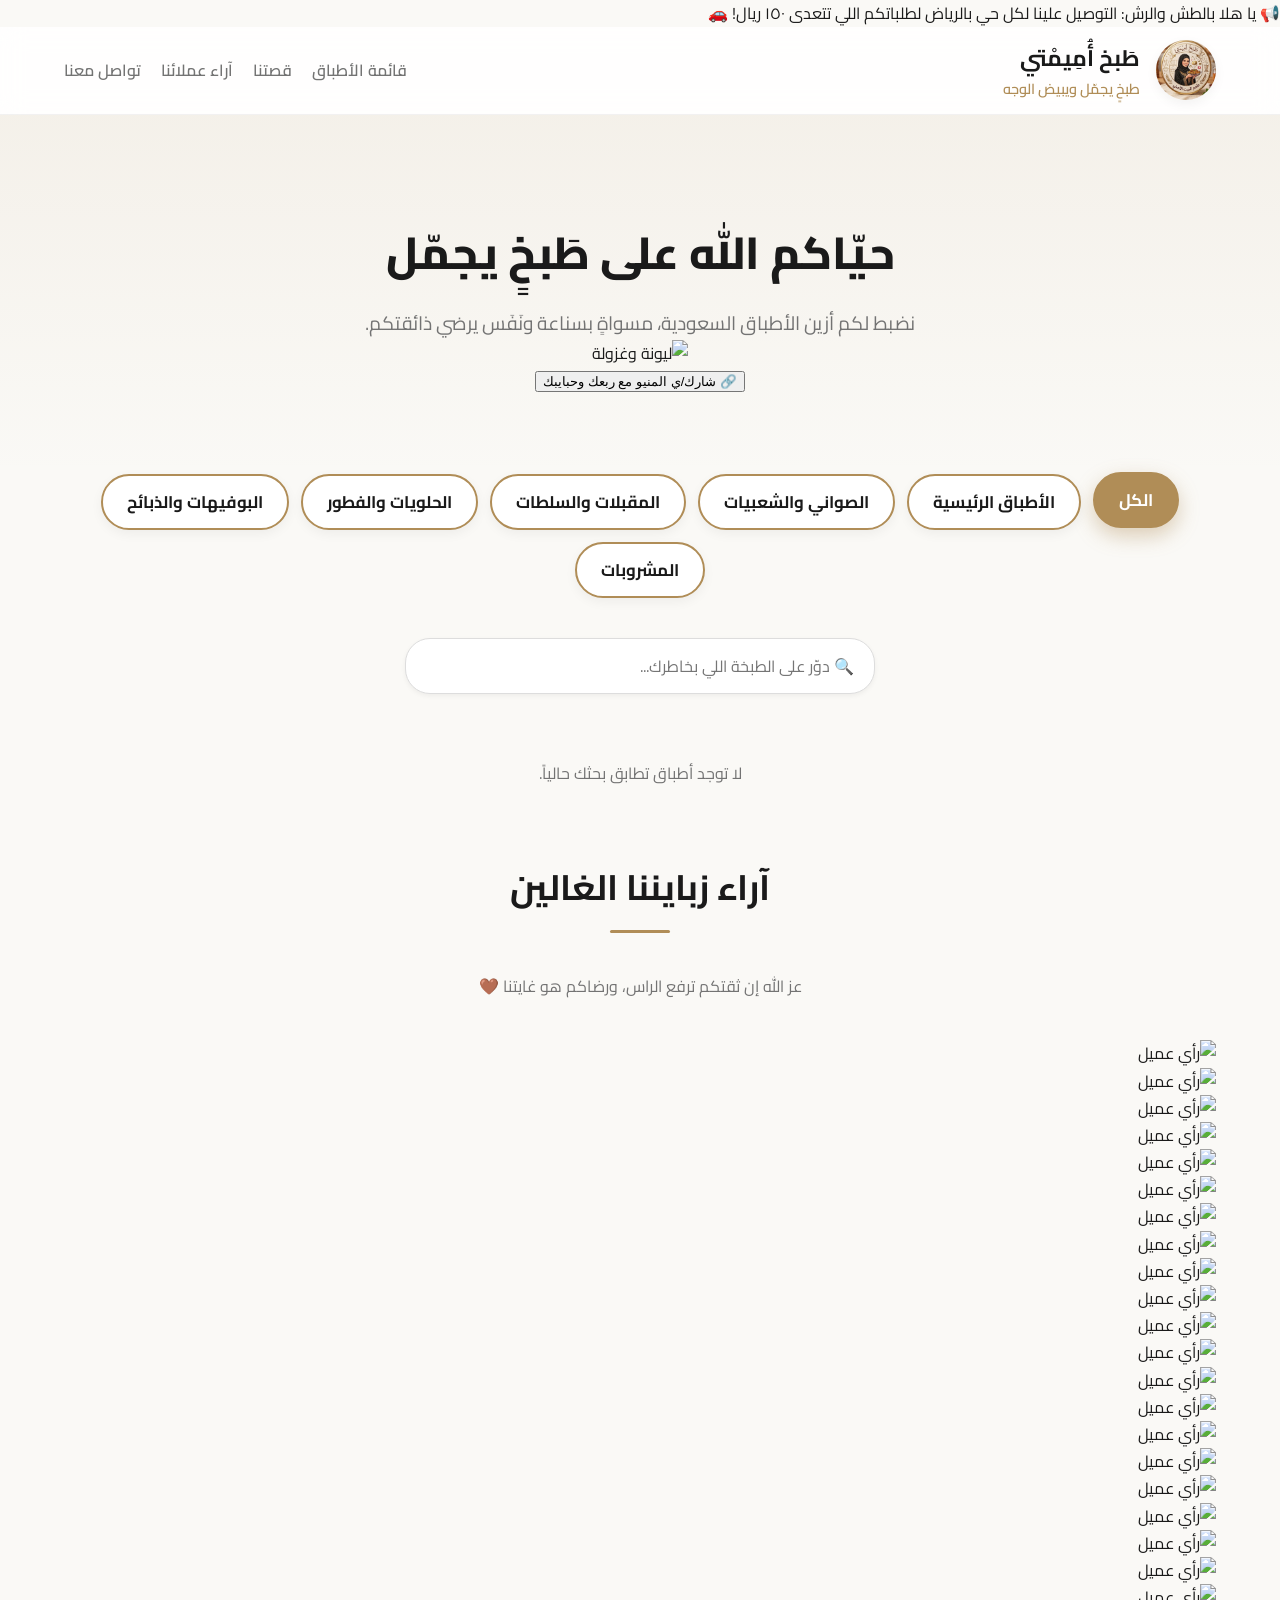
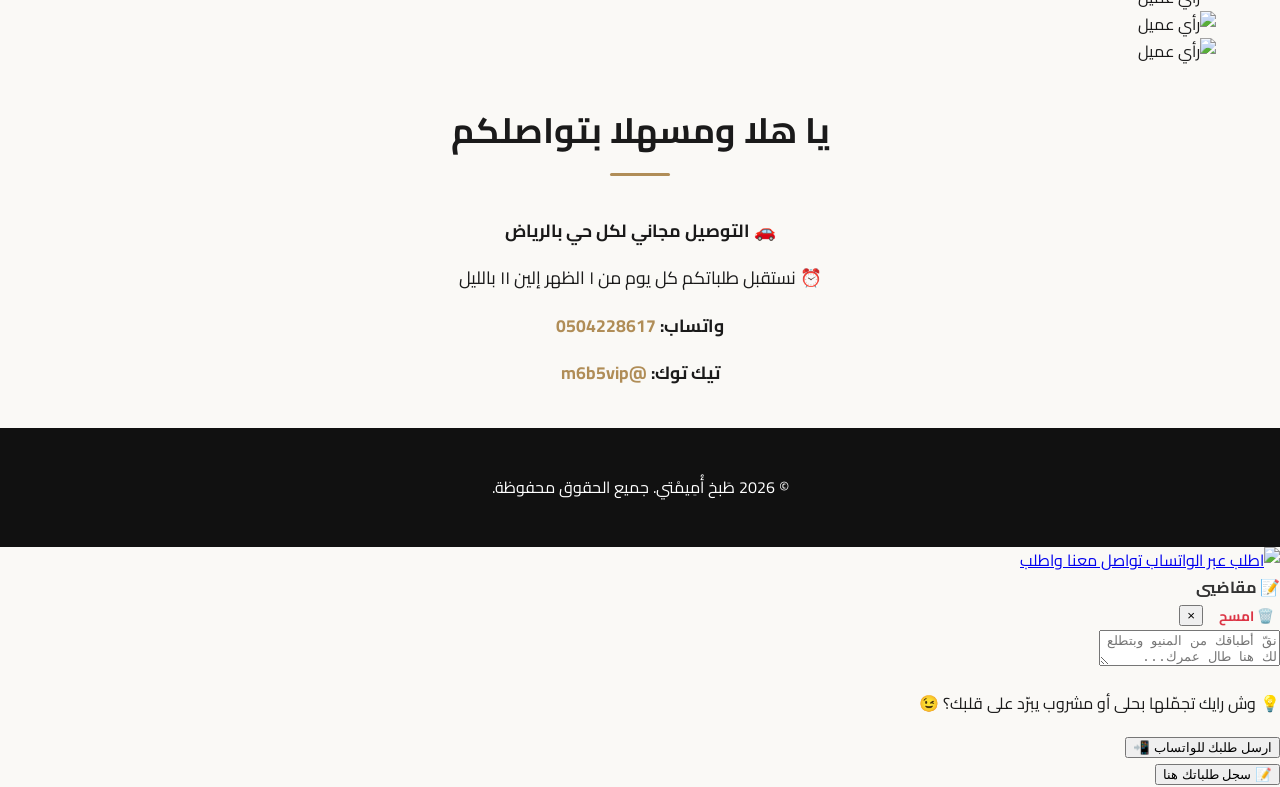
==== commit 91403537: "Update index.html" ====
--- a/index.html
+++ b/index.html
@@ -9,18 +9,25 @@
   <link rel="stylesheet" href="style.css" />
 </head>
 <body>
-  <header class="site-header">
+
+  <!-- شريط الإعلانات العلوي -->
+  <div class="announcement-bar">
+    📢 يا هلا بالطش والرش: التوصيل علينا لكل حي بالرياض لطلباتكم اللي تتعدى ١٥٠ ريال! 🚗
+  </div>
+
+  <header id="main-header" class="site-header">
     <div class="container header-grid">
       <div class="brand">
         <img src="assets/logo.png" alt="شعار المطبخ" class="logo" onerror="this.style.display='none'" />
         <div>
           <h1>طَبخ أُمِيمْتي</h1>
-          <p class="tagline">أصالة المذاق السعودي</p>
+          <p class="tagline">طبخٍ يجمّل ويبيض الوجه</p>
         </div>
       </div>
       <nav class="top-nav">
         <a href="#menu">قائمة الأطباق</a>
-        <a href="#about">قصتنا</a>
+        <a href="about.html">قصتنا</a>
+        <a href="#reviews">آراء عملائنا</a>
         <a href="#contact">تواصل معنا</a>
         <a href="admin.html" class="admin-link" style="display: none;">الإدارة</a>
       </nav>
@@ -30,55 +37,72 @@
   <main>
     <section id="hero" class="hero">
       <div class="container">
-        <h2>اكتشف متعة المذاق الأصيل</h2>
-        <p>نقدم لكم تشكيلة فاخرة من الأطباق السعودية المحضرة بحب وعناية فائقة. (اضغط على أي طبق لتفاصيل أكثر)</p>
+        <h2>حيّاكم الله على طَبخٍ يجمّل</h2>
+        <p>نضبط لكم أزين الأطباق السعودية، مسواةٍ بسناعة ونَفَس يرضي ذائقتكم.</p>
+        
+        <!-- بطاقة ليونة وغزولة الفنية -->
+        <div class="menu-paper-card">
+          <!-- الصورة من ملفاتك المحلية -->
+          <img src="assets/girls.png" alt="ليونة وغزولة" class="girls-img" />
+          <div class="paper-text">
+            <button class="share-btn-paper" onclick="shareMenu()">🔗 شارك/ي المنيو مع ربعك وحبايبك</button>
+          </div>
+        </div>
+
       </div>
     </section>
 
     <section id="menu" class="menu container">
-      <h3>قائمة الأطباق</h3>
-      
-      <!-- أزرار التصنيفات -->
-      <div id="category-filters" class="controls" style="justify-content: center; margin-bottom: 20px; display: flex; gap: 10px; flex-wrap: wrap;"></div>
-      
-      <!-- شريط البحث -->
+      <!-- شريط التصنيفات -->
+      <div id="category-filters" class="controls"></div>
+      
       <div style="max-width: 500px; margin: 0 auto 30px auto; padding: 0 15px;">
-        <input type="text" id="visitorSearch" placeholder="🔍 ابحث عن طبق بالاسم أو الوصف..." style="width: 100%; padding: 12px 20px; border-radius: 25px; border: 1px solid #ddd; font-family: 'Cairo', sans-serif; font-size: 1rem; outline: none; box-shadow: 0 2px 5px rgba(0,0,0,0.05);" />
+        <input type="text" id="visitorSearch" placeholder="🔍 دوّر على الطبخة اللي بخاطرك..." style="width: 100%; padding: 12px 20px; border-radius: 25px; border: 1px solid #ddd; font-family: 'Cairo', sans-serif; font-size: 1rem; outline: none; box-shadow: 0 2px 5px rgba(0,0,0,0.05);" />
       </div>
 
       <div id="powr-menu" aria-live="polite"></div>
       <div id="local-menu" class="items-grid" aria-live="polite"></div>
     </section>
 
-    <section id="about" class="about container">
-      <h3>قصتنا</h3>
-      <div style="max-width: 800px; margin: 0 auto; color: var(--text-muted); line-height: 1.8; text-align: right; padding: 0 15px;">
-        
-        <p style="text-align: center; font-weight: bold; font-size: 1.2rem; color: #333; margin-bottom: 20px;">من مطبخ البيت.. إلى قلوبكم</p>
-        
-        <p>لم تبدأ قصة "طبخ أُميمتي" بين جدران مطبخ تجاري، ولا من دراسة لجدوى اقتصادية.. بل بدأت قبل ذلك بكثير؛ في مطبخ دافئ يملؤه عبق البهارات المحمصة بحب، وصوت ضحكات العائلة الملتفة حول مائدة واحدة يوم الجمعة.</p>
-        
-        <p>"أُميمتي".. الكلمة التي تحمل في طياتها كل معاني الحنان، لم تكن تطبخ لنا لنسد جوعنا فقط، بل كانت تطبخ لتعبر عن حبها. من يديها تعلمنا أن سر النكهة لا يكمن في المقادير المكتوبة، بل في "النَفَس" الطيب، وفي الصبر على نار هادئة، والاهتمام بأدق تفاصيل الطبخة لتخرج وكأنها لوحة فنية محاكة بالحب.</p>
-        
-        <p>كبرنا، وكبر معنا الحنين لتلك الأطباق الأصيلة التي بتنا نفتقدها في زحام الحياة العصرية وسرعتها. ومن هنا، وُلدت الفكرة. سألنا أنفسنا: لماذا لا نُشرك الناس هذا الدفء؟ ولماذا لا ننقل مائدة أُميمتي من بيتنا الصغير.. لتتسع للجميع؟</p>
-        
-        <p>في مطعم طبخ أُميمتي، نحن لا نقدم مجرد وجبات، بل نعيد إحياء ذكريات الأمهات والجدات. نلتزم باستخدام نفس المكونات الطازجة، ونفس خلطات البهارات السرية، ونفس الشغف القديم في التحضير.</p>
-        
-        <p style="font-weight: bold; margin-top: 25px; color: #333;">ما نعدكم به:</p>
-        <ul style="list-style-type: none; padding-right: 0;">
-          <li style="margin-bottom: 10px;">🤎 <strong>نَفَس البيت:</strong> أطباق محضرة بعناية فائقة، خالية من التصنع، ومليئة بالبركة.</li>
-          <li style="margin-bottom: 10px;">🤎 <strong>أصالة المكونات:</strong> نختار لحومنا وخضرواتنا وبهاراتنا كما تختارها الأم لأبنائها؛ الأجود والأنظف دائمًا.</li>
-          <li style="margin-bottom: 10px;">🤎 <strong>كرم الضيافة:</strong> هنا، أنت لست زبوناً.. أنت ضيفٌ على مائدة العائلة.</li>
-        </ul>
-        
-        <p style="text-align: center; font-weight: bold; margin-top: 35px; color: #b38b59; font-size: 1.1rem;">"حياكم الله في طبخ أُميمتي.. حيث كل لقمة، تروي قصة دافئة."</p>
-      
+    <section id="reviews" class="reviews container">
+      <h3>آراء زبايننا الغالين</h3>
+      <p style="text-align: center; color: var(--text-muted); margin-bottom: 40px;">عز الله إن ثقتكم ترفع الراس، ورضاكم هو غايتنا 🤎</p>
+      <div class="slider-wrapper">
+        <div class="slider-track">
+          <div class="review-card"><img src="assets/review6.jpg" alt="رأي عميل" onclick="openModal(this.src, 'من آراء عملائنا 🤎', '')"></div>
+          <div class="review-card"><img src="assets/review5.jpg" alt="رأي عميل" onclick="openModal(this.src, 'من آراء عملائنا 🤎', '')"></div>
+          <div class="review-card"><img src="assets/review4.jpg" alt="رأي عميل" onclick="openModal(this.src, 'من آراء عملائنا 🤎', '')"></div>
+          <div class="review-card"><img src="assets/review1.jpg" alt="رأي عميل" onclick="openModal(this.src, 'من آراء عملائنا 🤎', '')"></div>
+          <div class="review-card"><img src="assets/review2.jpg" alt="رأي عميل" onclick="openModal(this.src, 'من آراء عملائنا 🤎', '')"></div>
+          <div class="review-card"><img src="assets/review3.jpg" alt="رأي عميل" onclick="openModal(this.src, 'من آراء عملائنا 🤎', '')"></div>
+          <div class="review-card"><img src="assets/review7.jpg" alt="رأي عميل" onclick="openModal(this.src, 'من آراء عملائنا 🤎', '')"></div>
+          <div class="review-card"><img src="assets/review8.jpg" alt="رأي عميل" onclick="openModal(this.src, 'من آراء عملائنا 🤎', '')"></div>
+          <div class="review-card"><img src="assets/review9.jpg" alt="رأي عميل" onclick="openModal(this.src, 'من آراء عملائنا 🤎', '')"></div>
+          <div class="review-card"><img src="assets/review10.jpg" alt="رأي عميل" onclick="openModal(this.src, 'من آراء عملائنا 🤎', '')"></div>
+          <div class="review-card"><img src="assets/review11.jpg" alt="رأي عميل" onclick="openModal(this.src, 'من آراء عملائنا 🤎', '')"></div>
+          <div class="review-card"><img src="assets/review12.jpg" alt="رأي عميل" onclick="openModal(this.src, 'من آراء عملائنا 🤎', '')"></div>
+          <div class="review-card"><img src="assets/review13.jpg" alt="رأي عميل" onclick="openModal(this.src, 'من آراء عملائنا 🤎', '')"></div>
+          <div class="review-card"><img src="assets/review14.jpg" alt="رأي عميل" onclick="openModal(this.src, 'من آراء عملائنا 🤎', '')"></div>
+          <div class="review-card"><img src="assets/review15.jpg" alt="رأي عميل" onclick="openModal(this.src, 'من آراء عملائنا 🤎', '')"></div>
+          <div class="review-card"><img src="assets/review16.jpg" alt="رأي عميل" onclick="openModal(this.src, 'من آراء عملائنا 🤎', '')"></div>
+          <div class="review-card"><img src="assets/review17.jpg" alt="رأي عميل" onclick="openModal(this.src, 'من آراء عملائنا 🤎', '')"></div>
+          <div class="review-card"><img src="assets/review18.jpg" alt="رأي عميل" onclick="openModal(this.src, 'من آراء عملائنا 🤎', '')"></div>
+          <div class="review-card"><img src="assets/review19.jpg" alt="رأي عميل" onclick="openModal(this.src, 'من آراء عملائنا 🤎', '')"></div>
+          <div class="review-card"><img src="assets/review20.jpg" alt="رأي عميل" onclick="openModal(this.src, 'من آراء عملائنا 🤎', '')"></div>
+          <div class="review-card"><img src="assets/review21.jpg" alt="رأي عميل" onclick="openModal(this.src, 'من آراء عملائنا 🤎', '')"></div>
+          <div class="review-card"><img src="assets/review22.jpg" alt="رأي عميل" onclick="openModal(this.src, 'من آراء عملائنا 🤎', '')"></div>
+          <div class="review-card"><img src="assets/review23.jpg" alt="رأي عميل" onclick="openModal(this.src, 'من آراء عملائنا 🤎', '')"></div>
+        </div>
       </div>
     </section>
 
     <section id="contact" class="contact container">
-      <h3>نسعد بتواصلكم</h3>
-      <p><strong>واتساب:</strong> <a href="https://iwtsp.com/966504228617" dir="ltr">0504228617</a></p>
+      <h3>يا هلا ومسهلا بتواصلكم</h3>
+      <div class="delivery-info">
+          <p>🚗 <strong>التوصيل مجاني لكل حي بالرياض</strong></p>
+          <p>⏰ نستقبل طلباتكم كل يوم من ١ الظهر إلين ١١ بالليل</p>
+      </div>
+      <p><strong>واتساب:</strong> <a href="https://wsend.co/966504228617" dir="ltr">0504228617</a></p>
       <p><strong>تيك توك:</strong> <a href="https://www.tiktok.com/@m6b5vip?_r=1&_t=ZP-94sxUYq8beR" target="_blank">@m6b5vip</a></p>
     </section>
   </main>
@@ -88,6 +112,31 @@
       <p>© <span id="year"></span> طَبخ أُمِيمْتي. جميع الحقوق محفوظة.</p>
     </div>
   </footer>
+
+  <a href="https://wsend.co/966504228617" class="whatsapp-float-btn" target="_blank" rel="noopener noreferrer">
+    <img src="https://upload.wikimedia.org/wikipedia/commons/6/6b/WhatsApp.svg" alt="اطلب عبر الواتساب" />
+    <span class="tooltip-text">تواصل معنا واطلب</span>
+  </a>
+
+  <div id="notepad-container" class="notepad-container">
+    <div id="notepad-panel" class="notepad-panel">
+      <div class="notepad-header">
+        <h4 style="margin:0; font-size:1rem; color:#333;">📝 مقاضيي</h4>
+        <div style="display: flex; align-items: center; gap: 10px;">
+          <button onclick="clearNotepad()" style="background:none; border:none; color:#dc3545; cursor:pointer; font-size:0.85rem; font-family:'Cairo', sans-serif; font-weight:bold;">🗑️ امسح</button>
+          <button class="close-notepad" onclick="toggleNotepad()">×</button>
+        </div>
+      </div>
+      <textarea id="notepad-text" readonly placeholder="نقّ أطباقك من المنيو وبتطلع لك هنا طال عمرك..."></textarea>
+      <p class="upsell-msg">💡 وش رايك تجمّلها بحلى أو مشروب يبرّد على قلبك؟ 😉</p>
+      <button class="send-whatsapp-btn" onclick="sendNotepadToWhatsApp()">
+        ارسل طلبك للواتساب 📲
+      </button>
+    </div>
+    <button id="notepad-btn" class="notepad-btn" onclick="toggleNotepad()">
+      📝 <span class="notepad-tooltip">سجل طلباتك هنا</span>
+    </button>
+  </div>
 
   <div id="modal" class="modal" aria-hidden="true">
     <div class="modal-content">
@@ -101,6 +150,8 @@
   </div>
 
   <script>
+    window.cart = {};
+
     document.addEventListener('DOMContentLoaded', () => {
       document.getElementById('year').textContent = new Date().getFullYear();
 
@@ -112,97 +163,8 @@
       
       let currentFilter = 'all';
       let currentSearchTerm = '';
-
-      // 🌟 المنيو الأساسي المدمج في الكود (سيظهر لجميع الزوار) 🌟
-      const defaultMenu = [
-        // الأطباق الرئيسية
-        { id: 1, title: "كبسة دجاج", category: "الأطباق الرئيسية", desc: "كبسة سعودية أصيلة بالدجاج المحمر والبهارات العطرية", imgUrl: "" },
-        { id: 2, title: "كبسة لحم", category: "الأطباق الرئيسية", desc: "لحم طري يذوب بالفم مع أرز الكبسة النثري والبهارات الخاصة", imgUrl: "" },
-        { id: 3, title: "منسف اردني", category: "الأطباق الرئيسية", desc: "منسف بالجميد الأصلي واللحم البلدي الطازج مع المكسرات", imgUrl: "" },
-        { id: 4, title: "برياني دجاج", category: "الأطباق الرئيسية", desc: "طبقات من الأرز والدجاج بتتبيلة البرياني الهندية الغنية", imgUrl: "" },
-        { id: 5, title: "برياني لحم", category: "الأطباق الرئيسية", desc: "لحم مطبوخ ببطء مع أرز البرياني والزعفران والبهارات", imgUrl: "" },
-        { id: 6, title: "مقلوبة دجاج", category: "الأطباق الرئيسية", desc: "مقلوبة الخضار المقلية مع الدجاج والأرز المبهر", imgUrl: "" },
-        { id: 7, title: "مشخول دجاج", category: "الأطباق الرئيسية", desc: "أرز مشخول خفيف ولذيذ مع قطع الدجاج المحمرة", imgUrl: "" },
-        { id: 8, title: "مشخول سمك", category: "الأطباق الرئيسية", desc: "أرز مشخول مع السمك الطازج بتتبيلتنا الخاصة", imgUrl: "" },
-        { id: 9, title: "كبسة سمك سنجاري مشوي", category: "الأطباق الرئيسية", desc: "كبسة مميزة مع سمك مشوي على الطريقة السنجارية", imgUrl: "" },
-        { id: 10, title: "كبسة ربيان", category: "الأطباق الرئيسية", desc: "ربيان طازج مطبوخ مع الأرز والبهارات البحرية", imgUrl: "" },
-        { id: 11, title: "كبسة سلمون", category: "الأطباق الرئيسية", desc: "قطعة سلمون غنية بالأوميغا مطبوخة مع أرز الكبسة", imgUrl: "" },
-        { id: 12, title: "كبسة كنعد", category: "الأطباق الرئيسية", desc: "كبسة بأسماك الكنعد الطازجة والمبهرة", imgUrl: "" },
-        { id: 13, title: "كبسة بحريات متنوعة", category: "الأطباق الرئيسية", desc: "تشكيلة من ثمار البحر الفاخرة مع الأرز اللذيذ", imgUrl: "" },
-        { id: 14, title: "كبسة شيش طاووق", category: "الأطباق الرئيسية", desc: "قطع الدجاج المشوية مع أرز الكبسة الشهي", imgUrl: "" },
-        { id: 15, title: "مشاوي مشكلة", category: "الأطباق الرئيسية", desc: "تشكيلة من اللحوم والدجاج المشوية على الفحم", imgUrl: "" },
-        { id: 16, title: "حميسة لحم مقلقل", category: "الأطباق الرئيسية", desc: "قطع لحم طازجة محموسة مع البصل والطماطم", imgUrl: "" },
-        { id: 17, title: "ذبيحة مفطح مع الرز", category: "الأطباق الرئيسية", desc: "مفطح يبيض الوجه مطبوخ على أصوله للمناسبات", imgUrl: "" },
-        { id: 18, title: "دجاج مسالا", category: "الأطباق الرئيسية", desc: "دجاج بصلصة المسالا الهندية الغنية والكريمة", imgUrl: "" },
-        { id: 19, title: "كشري", category: "الأطباق الرئيسية", desc: "كشري مصري أصيل مع الدقة وصلصة الطماطم", imgUrl: "" },
-        { id: 20, title: "سليق بالدجاج", category: "الأطباق الرئيسية", desc: "سليق طايفي كريمي يذوب في الفم مع دجاج محمر", imgUrl: "" },
-        { id: 21, title: "محاشي مشكلة", category: "الأطباق الرئيسية", desc: "تشكيلة من الخضار المحشوة بالأرز واللحم المفروم", imgUrl: "" },
-        { id: 22, title: "محشي ملفوف", category: "الأطباق الرئيسية", desc: "أوراق الملفوف المحشوة بخلطة الأرز اللذيذة والليمون", imgUrl: "" },
-        { id: 23, title: "شيش برك", category: "الأطباق الرئيسية", desc: "عجين محشو باللحم ومطبوخ في صلصة اللبن الغنية", imgUrl: "" },
-        { id: 24, title: "كبة باللبن", category: "الأطباق الرئيسية", desc: "حبات الكبة المقلية مغمورة بصلصة اللبن الدافئة", imgUrl: "" },
-
-        // الصواني والشعبيات
-        { id: 25, title: "صينية خضار مشكله مع اللحم", category: "الصواني والشعبيات", desc: "خضار طازجة مطبوخة بالفرن مع قطع اللحم", imgUrl: "" },
-        { id: 26, title: "صينية خضار مشكلة مع الدجاج", category: "الصواني والشعبيات", desc: "صينية خضار مشكلة ودجاج محمرة بالفرن", imgUrl: "" },
-        { id: 27, title: "صينية خضار بالبشاميل", category: "الصواني والشعبيات", desc: "خضار مغطاة بطبقة غنية من صوص البشاميل والجبن", imgUrl: "" },
-        { id: 28, title: "كرات البطاطس", category: "الصواني والشعبيات", desc: "كرات البطاطس المهروسة والمحشوة بالدجاج والكريمة", imgUrl: "" },
-        { id: 29, title: "رولات الباذنجان", category: "الصواني والشعبيات", desc: "شرائح الباذنجان الملفوفة بحشوة اللحم وصلصة الطماطم", imgUrl: "" },
-        { id: 30, title: "مسقعة باذنجان", category: "الصواني والشعبيات", desc: "مسقعة باللحم المفروم وصلصة الطماطم الغنية", imgUrl: "" },
-        { id: 31, title: "مرقوق", category: "الصواني والشعبيات", desc: "مرقوق باللحم والخضار وعجين البر على الطريقة النجدية", imgUrl: "" },
-        { id: 32, title: "قرصان", category: "الصواني والشعبيات", desc: "قرصان رقيقة ومشربة بمرق اللحم والخضار والبهارات", imgUrl: "" },
-        { id: 33, title: "جريش حايلي احمر", category: "الصواني والشعبيات", desc: "جريش حايلي باللحم والطماطم والبهارات المميزة", imgUrl: "" },
-        { id: 34, title: "جريش ابيض", category: "الصواني والشعبيات", desc: "جريش أبيض كريمي ولذيذ يذوب بالفم مع كشنة البصل", imgUrl: "" },
-        { id: 35, title: "هريس", category: "الصواني والشعبيات", desc: "هريس باللحم مهروس ومطبوخ لساعات طويلة بقوام مثالي", imgUrl: "" },
-        { id: 36, title: "كبيبة", category: "الصواني والشعبيات", desc: "كبيبة حائل الشهيرة المحشوة بالأرز واللحم والخضار", imgUrl: "" },
-        { id: 37, title: "مصابيب حالي ومالح", category: "الصواني والشعبيات", desc: "مصابيب خفيفة ولذيذة تناسب جميع الأذواق", imgUrl: "" },
-        { id: 38, title: "مقشوش", category: "الصواني والشعبيات", desc: "حلى المقشوش الحايلي الأصيل مع العسل أو الشيرة", imgUrl: "" },
-        { id: 39, title: "قرص عقيلي", category: "الصواني والشعبيات", desc: "كيكة القرص عقيلي الهشة بنكهة الهيل والزعفران والسمسم", imgUrl: "" },
-        { id: 40, title: "فوتشيني", category: "الصواني والشعبيات", desc: "مكرونة فوتشيني بصلصة الكريمة البيضاء الفطر والدجاج", imgUrl: "" },
-        { id: 41, title: "البشاميل", category: "الصواني والشعبيات", desc: "مكرونة باللحم المفروم وطبقة البشاميل الذهبية", imgUrl: "" },
-        { id: 42, title: "بنك باستا", category: "الصواني والشعبيات", desc: "مكرونة بصلصة البينك صوص المكس بين الكريمة والطماطم", imgUrl: "" },
-        { id: 43, title: "باستا بيستو", category: "الصواني والشعبيات", desc: "مكرونة بصلصة الريحان الإيطالية الطازجة والصنوبر", imgUrl: "" },
-        { id: 44, title: "اسبقتي باللحم", category: "الصواني والشعبيات", desc: "سباغيتي بصلصة البولونيز الإيطالية واللحم المفروم", imgUrl: "" },
-        { id: 45, title: "اسبقتي صيني بالدجاج والخضار", category: "الصواني والشعبيات", desc: "نودلز على الطريقة الصينية مع الدجاج وصويا صوص", imgUrl: "" },
-        { id: 46, title: "كانتون صيني", category: "الصواني والشعبيات", desc: "قطع الدجاج بالخضار وصلصة الكانتون الحلوة والمالحة", imgUrl: "" },
-        { id: 47, title: "ايدام خضار مشكل", category: "الصواني والشعبيات", desc: "إيدام خضار مشكلة مطبوخة بصلصة الطماطم ومسبكة", imgUrl: "" },
-        { id: 48, title: "باميا باللحم", category: "الصواني والشعبيات", desc: "إيدام بامية طازجة مع قطع اللحم الطرية", imgUrl: "" },
-        { id: 49, title: "ملوخية", category: "الصواني والشعبيات", desc: "ملوخية خضراء طازجة ومطبوخة بالطشة المصرية", imgUrl: "" },
-        { id: 50, title: "شوربة اللحم", category: "الصواني والشعبيات", desc: "شوربة دافئة وغنية بقطع اللحم والبهارات", imgUrl: "" },
-
-        // المقبلات والسلطات
-        { id: 51, title: "دوريتس", category: "المقبلات والسلطات", desc: "سلطة مبتكرة ومقرمشة بقطع الدوريتوس اللذيذة", imgUrl: "" },
-        { id: 52, title: "تبولة شمندر", category: "المقبلات والسلطات", desc: "تبولة صحية ومنعشة بإضافة الشمندر الطازج", imgUrl: "" },
-        { id: 53, title: "فتوش", category: "المقبلات والسلطات", desc: "سلطة الفتوش اللبنانية مع دبس الرمان والخبز المقرمش", imgUrl: "" },
-        { id: 54, title: "سلطة يونانية", category: "المقبلات والسلطات", desc: "سلطة منعشة بجبنة الفيتا والزيتون الأسود والخضار", imgUrl: "" },
-        { id: 55, title: "سلطة برغل ارمينية", category: "المقبلات والسلطات", desc: "سلطة أرمنية مميزة بالبرغل والرمان ودبس الرمان", imgUrl: "" },
-        { id: 56, title: "سلطة سيزر", category: "المقبلات والسلطات", desc: "سلطة سيزر الكلاسيكية مع الدجاج والخس وجبنة البارميزان", imgUrl: "" },
-        { id: 57, title: "سلطة خضراء", category: "المقبلات والسلطات", desc: "تشكيلة من الخضار الورقية الطازجة والليمون", imgUrl: "" },
-        { id: 58, title: "سلطة الخضار المقلية", category: "المقبلات والسلطات", desc: "سلطة غنية بالخضار المقلية والصلصة الخاصة", imgUrl: "" },
-        { id: 59, title: "سلطة فتة الباذنجان", category: "المقبلات والسلطات", desc: "فتة باذنجان مقرمشة مع صلصة اللبن والخبز المحمص", imgUrl: "" },
-        { id: 60, title: "سلطة المكرونة", category: "المقبلات والسلطات", desc: "سلطة باردة بالمكرونة والخضار والصلصة اللذيذة", imgUrl: "" },
-        { id: 61, title: "سلطة الذرة", category: "المقبلات والسلطات", desc: "سلطة الذرة الحلوة مع الإضافات المنعشة", imgUrl: "" },
-        { id: 62, title: "كبة", category: "المقبلات والسلطات", desc: "كبة شامية مقرمشة ومحشوة باللحم المفروم والصنوبر", imgUrl: "" },
-        { id: 63, title: "حمص", category: "المقبلات والسلطات", desc: "حمص ناعم ومزين بزيت الزيتون البكر", imgUrl: "" },
-        { id: 64, title: "متبل", category: "المقبلات والسلطات", desc: "متبل باذنجان مشوي بنكهة التدخين الرائعة", imgUrl: "" },
-        { id: 65, title: "بابا غنوج", category: "المقبلات والسلطات", desc: "باذنجان مشوي ومهروس مع الخضار المفرومة ودبس الرمان", imgUrl: "" },
-        { id: 66, title: "بف دجاج جبن خضار", category: "المقبلات والسلطات", desc: "سمبوسة بف مقرمشة بحشوات متنوعة ولذيذة", imgUrl: "" },
-        { id: 67, title: "سبرنق رول خضار دجاج جبن", category: "المقبلات والسلطات", desc: "لفائف مقرمشة محشوة بالخضار أو الدجاج أو الجبن", imgUrl: "" },
-        { id: 68, title: "ورق عنب", category: "المقبلات والسلطات", desc: "ورق عنب حامض حلو يذوب بالفم بتتبيلة مميزة", imgUrl: "" },
-
-        // الحلويات والفطور
-        { id: 69, title: "تيراميسو", category: "الحلويات والفطور", desc: "حلى إيطالي فاخر بنكهة القهوة والكاكاو", imgUrl: "" },
-        { id: 70, title: "ترفل المانجو", category: "الحلويات والفطور", desc: "طبقات من الكيك والكريمة وقطع المانجو الطازجة", imgUrl: "" },
-        { id: 71, title: "ام علي", category: "الحلويات والفطور", desc: "حلى أم علي الساخن والمقرمش بالمكسرات والحليب", imgUrl: "" },
-        { id: 72, title: "تشيز بلاتر", category: "الحلويات والفطور", desc: "تشكيلة راقية من الأجبان والمربيات والفواكه للفطور", imgUrl: "" },
-
-        // البوفيهات والذبائح
-        { id: 73, title: "بوفية 5 لتر", category: "البوفيهات والذبائح", desc: "سخان 5 لتر يكفي لضيافة مميزة ومتكاملة", imgUrl: "" },
-        { id: 74, title: "بوفية 8 لتر", category: "البوفيهات والذبائح", desc: "سخان 8 لتر خيار مثالي للجمعات العائلية", imgUrl: "" },
-        { id: 75, title: "بوفية 10 لتر", category: "البوفيهات والذبائح", desc: "سخان 10 لتر يبيض الوجه في المناسبات المتوسطة", imgUrl: "" },
-        { id: 76, title: "بوفية 12 لتر", category: "البوفيهات والذبائح", desc: "سخان 12 لتر للمناسبات الكبيرة والاحتفالات", imgUrl: "" }
-      ];
-
-      // دالة الجلب: إذا لم توجد أطباق في الذاكرة، يتم حفظ وعرض المنيو الافتراضي
+      const defaultMenu = []; 
+
       const getDishes = () => {
         let storedDishes = JSON.parse(localStorage.getItem('vip_dishes'));
         if (!storedDishes || storedDishes.length === 0) {
@@ -212,12 +174,11 @@
         return storedDishes;
       };
 
-      const renderDishes = (filter = currentFilter) => {
+      window.renderDishes = (filter = currentFilter) => {
         currentFilter = filter;
         localMenu.innerHTML = '';
         
         const dishes = getDishes();
-        
         let filteredDishes = filter === 'all' ? dishes : dishes.filter(d => d.category === filter);
 
         if (currentSearchTerm !== '') {
@@ -238,25 +199,46 @@
 
           const placeholderImg = 'https://via.placeholder.com/300?text=بدون+صورة';
           
-          if (dish.imgUrl && dish.imgUrl !== placeholderImg && dish.imgUrl.trim() !== '') {
-            card.innerHTML = `
-              <img src="${dish.imgUrl}" alt="${dish.title}" class="view-btn" style="cursor:pointer;" 
-                   onclick="openModal('${dish.imgUrl}', '${dish.title}', '${dish.desc}')">
-              <div class="item-body">
-                <h4 class="item-title">${dish.title}</h4>
-                <p class="item-desc">${dish.desc}</p>
-              </div>
-            `;
+          let qty = window.cart[dish.title] || 0;
+          let actionHTML = '';
+          if (qty === 0) {
+            actionHTML = `<button class="add-to-cart-btn" onclick="updateQty('${dish.id}', '${dish.title}', 1)">➕ أضف للطلب</button>`;
           } else {
-            card.className += ' no-image';
-            card.innerHTML = `
-              <div class="item-body">
-                <h4 class="item-title">${dish.title}</h4>
-                <p class="item-desc">${dish.desc}</p>
+            actionHTML = `
+              <div class="qty-controls">
+                <button class="qty-btn" onclick="updateQty('${dish.id}', '${dish.title}', -1)">-</button>
+                <span class="qty-num">${qty}</span>
+                <button class="qty-btn" onclick="updateQty('${dish.id}', '${dish.title}', 1)">+</button>
               </div>
             `;
           }
 
+          let badgeHTML = '';
+          if(dish.title.includes('كبسة لحم') || dish.title.includes('كبسة دجاج')) {
+            badgeHTML = '<span class="item-badge gold-badge">🔥 الأكثر مبيعاً</span>';
+          } else if(dish.title.includes('تيراميسو') || dish.title.includes('جريش')) {
+            badgeHTML = '<span class="item-badge sweet-badge">👨‍🍳 توصية أُميمتي</span>';
+          } else if(dish.title.includes('ذبيحة') || dish.title.includes('بوفية')) {
+            badgeHTML = '<span class="item-badge vip-badge">👑 خيار العزائم</span>';
+          }
+
+          let imgHTML = (dish.imgUrl && dish.imgUrl !== placeholderImg && dish.imgUrl.trim() !== '') 
+            ? `<img src="${dish.imgUrl}" alt="${dish.title}" class="view-btn" style="cursor:pointer;" onclick="openModal('${dish.imgUrl}', '${dish.title}', '${dish.desc}')">` 
+            : '';
+
+          card.innerHTML = `
+            ${badgeHTML} 
+            ${imgHTML}
+            <div class="item-body">
+              <h4 class="item-title">${dish.title}</h4>
+              <p class="item-desc">${dish.desc}</p>
+              <div id="action-btn-${dish.id}" style="margin-top: auto;">
+                ${actionHTML}
+              </div>
+            </div>
+          `;
+
+          if(!imgHTML) card.classList.add('no-image');
           localMenu.appendChild(card);
         });
       };
@@ -264,11 +246,13 @@
       if (searchInput) {
         searchInput.addEventListener('input', (e) => {
           currentSearchTerm = e.target.value.trim().toLowerCase();
-          renderDishes(); 
+          window.renderDishes(); 
         });
       }
 
       const renderFilters = () => {
+        if (filtersContainer.children.length > 0) return; 
+        
         const allBtn = document.createElement('button');
         allBtn.className = 'cat-btn active';
         allBtn.textContent = 'الكل';
@@ -287,7 +271,17 @@
       const updateActiveFilter = (clickedBtn, filterValue) => {
         document.querySelectorAll('.cat-btn').forEach(b => b.classList.remove('active'));
         clickedBtn.classList.add('active');
-        renderDishes(filterValue);
+        window.renderDishes(filterValue);
+        
+        const menuSection = document.getElementById('menu');
+        if (menuSection && window.scrollY > 380) { 
+          const headerOffset = 130; 
+          const elementPosition = menuSection.getBoundingClientRect().top + window.scrollY;
+          window.scrollTo({
+            top: elementPosition - headerOffset,
+            behavior: 'smooth'
+          });
+        }
       };
 
       const modal = document.getElementById('modal');
@@ -300,18 +294,105 @@
       document.getElementById('closeModal').onclick = () => modal.setAttribute('aria-hidden', 'true');
       modal.onclick = (e) => { if (e.target === modal) modal.setAttribute('aria-hidden', 'true'); };
 
-      let lastDishesData = localStorage.getItem('vip_dishes') || '[]';
-      setInterval(() => {
-        const currentDishesData = localStorage.getItem('vip_dishes') || '[]';
-        if (currentDishesData !== lastDishesData) {
-          lastDishesData = currentDishesData;
-          renderDishes();
-        }
-      }, 1000);
+      window.addEventListener('scroll', () => {
+        const filtersBar = document.getElementById('category-filters');
+        const mainHeader = document.getElementById('main-header'); 
+
+        if (window.scrollY > 380) {
+          mainHeader.classList.add('compact-mode');
+          filtersBar.style.top = '55px'; 
+        } else {
+          mainHeader.classList.remove('compact-mode');
+          filtersBar.style.top = ''; 
+        }
+      });
 
       renderFilters();
-      renderDishes();
+      window.renderDishes();
     });
+
+    // تحديث نص المشاركة
+    window.shareMenu = () => {
+      if (navigator.share) {
+        navigator.share({
+          title: 'طَبخ أُمِيمْتي',
+          text: 'يا هلا بالغالي، شف هالمنيو السنع من ليونة وغزولة، وش رايك نطلب منه؟ 😍',
+          url: window.location.href
+        }).catch(console.error);
+      } else {
+        navigator.clipboard.writeText(window.location.href);
+        alert('تم نسخ الرابط طال عمرك! تقدر ترسله بالواتساب للربع والعائلة 🤎');
+      }
+    };
+
+    window.toggleNotepad = () => {
+      document.getElementById('notepad-panel').classList.toggle('active');
+    };
+
+    window.updateQty = (id, title, change) => {
+      if (!window.cart[title]) window.cart[title] = 0;
+      window.cart[title] += change;
+      if (window.cart[title] <= 0) delete window.cart[title];
+      
+      const btnContainer = document.getElementById(`action-btn-${id}`);
+      if (btnContainer) {
+        let qty = window.cart[title] || 0;
+        if (qty === 0) {
+          btnContainer.innerHTML = `<button class="add-to-cart-btn" onclick="updateQty('${id}', '${title}', 1)">➕ أضف للطلب</button>`;
+        } else {
+          btnContainer.innerHTML = `
+            <div class="qty-controls">
+              <button class="qty-btn" onclick="updateQty('${id}', '${title}', -1)">-</button>
+              <span class="qty-num">${qty}</span>
+              <button class="qty-btn" onclick="updateQty('${id}', '${title}', 1)">+</button>
+            </div>
+          `;
+        }
+      }
+      updateNotepadView();
+    };
+
+    window.updateNotepadView = () => {
+      const notepad = document.getElementById('notepad-text');
+      const panel = document.getElementById('notepad-panel');
+      let text = '';
+      for (let title in window.cart) {
+        text += `- ${title} (الكمية: ${window.cart[title]})\n`;
+      }
+      notepad.value = text;
+      
+      if (text !== '' && !panel.classList.contains('active')) {
+        panel.classList.add('active');
+      }
+      notepad.style.backgroundColor = '#e8f5e9';
+      setTimeout(() => { notepad.style.backgroundColor = '#fafafa'; }, 400);
+    };
+
+    // تحديث نص رسالة الحذف
+    window.clearNotepad = () => {
+      const notepad = document.getElementById('notepad-text');
+      if (!notepad.value || notepad.value.trim() === '') return; 
+      
+      if(confirm('متأكد ودّك تمسح كل الطلبات؟')) {
+        window.cart = {}; 
+        notepad.value = ''; 
+        if (typeof window.renderDishes === 'function') {
+          window.renderDishes(); 
+        }
+      }
+    };
+
+    // تحديث رسالة الواتساب
+    window.sendNotepadToWhatsApp = () => {
+      const text = document.getElementById('notepad-text').value.trim();
+      if(!text) {
+        alert('الورقة فاضية طال عمرك! نقّ أطباقك من المنيو أول 🤎');
+        return;
+      }
+      const message = "يا هلا بـ طَبخ أُمِيمْتي، هذا طلبي الله يعافيكم:\n\n" + text + "\n\n(بانتظار تأكيدكم، لاهنتوا)";
+      const encodedMessage = encodeURIComponent(message);
+      window.open(`https://wsend.co/966504228617?text=${encodedMessage}`, '_blank');
+    };
   </script>
 </body>
 </html>
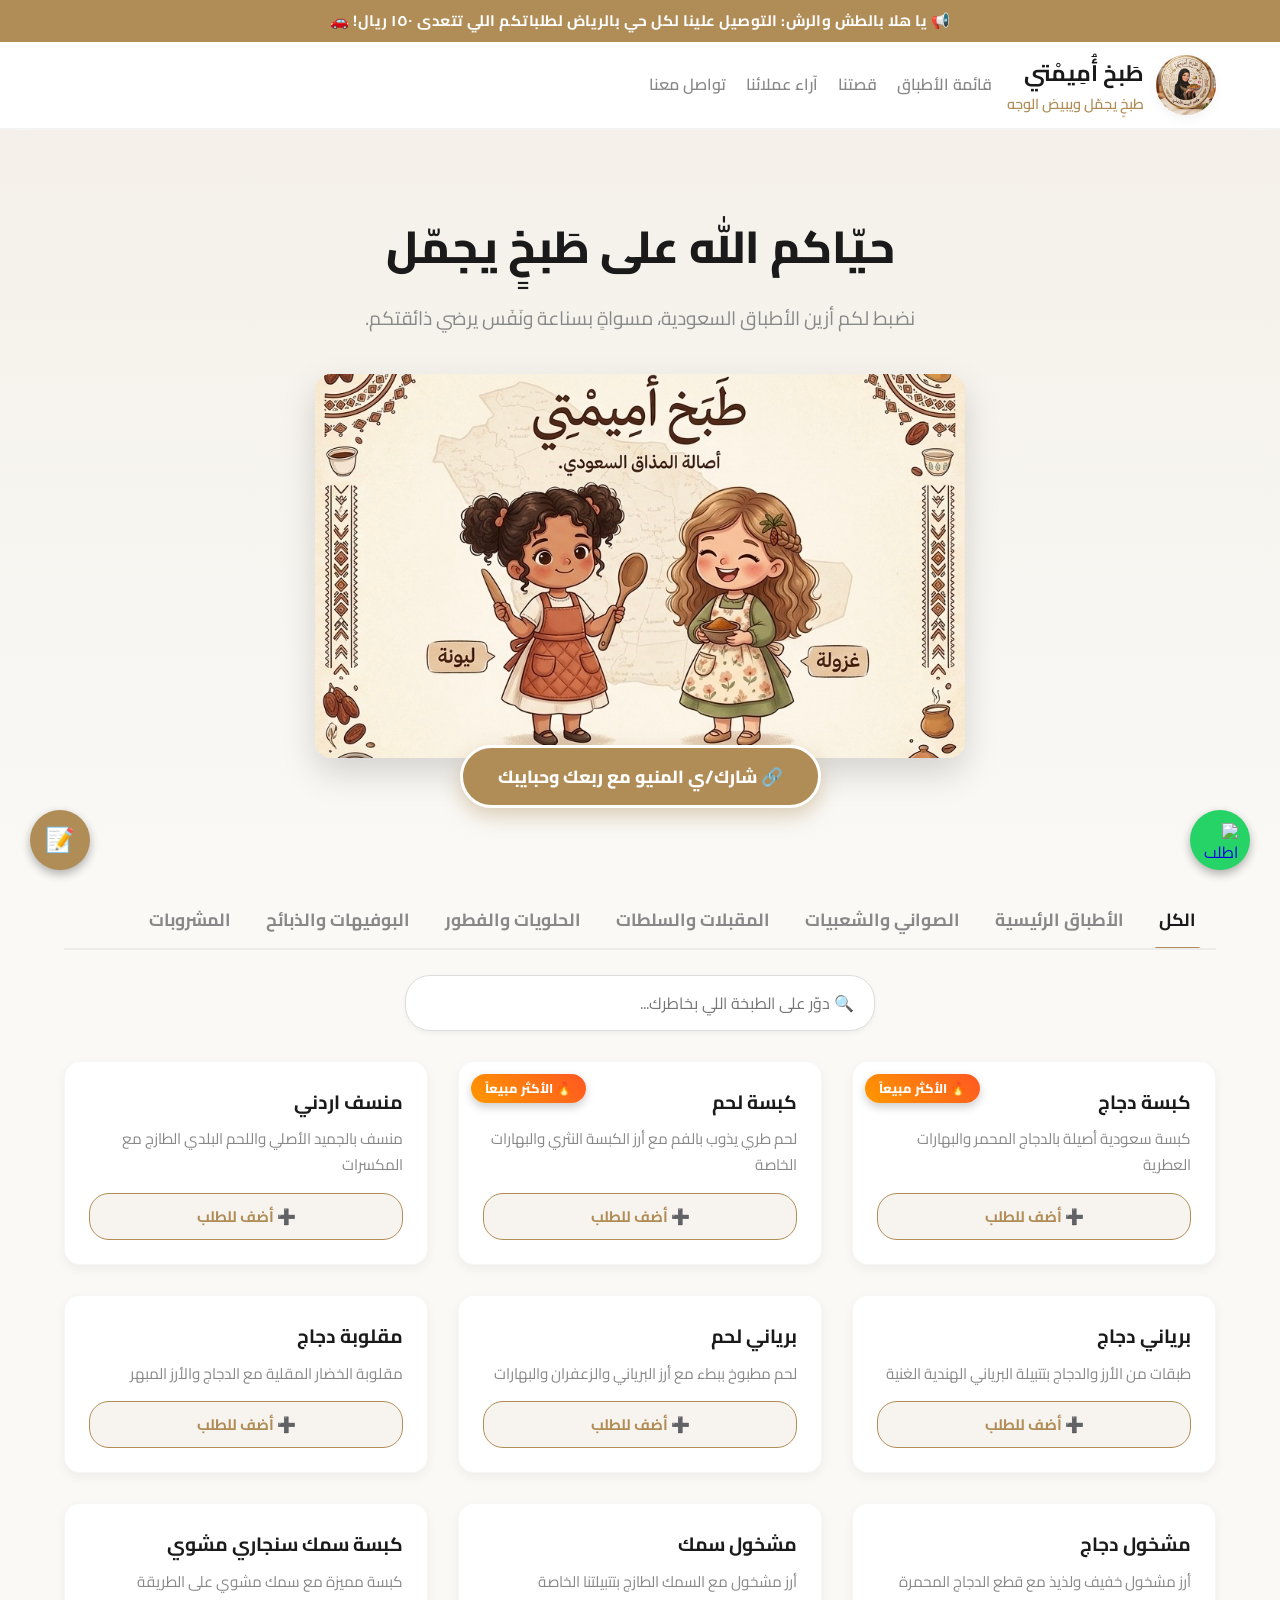
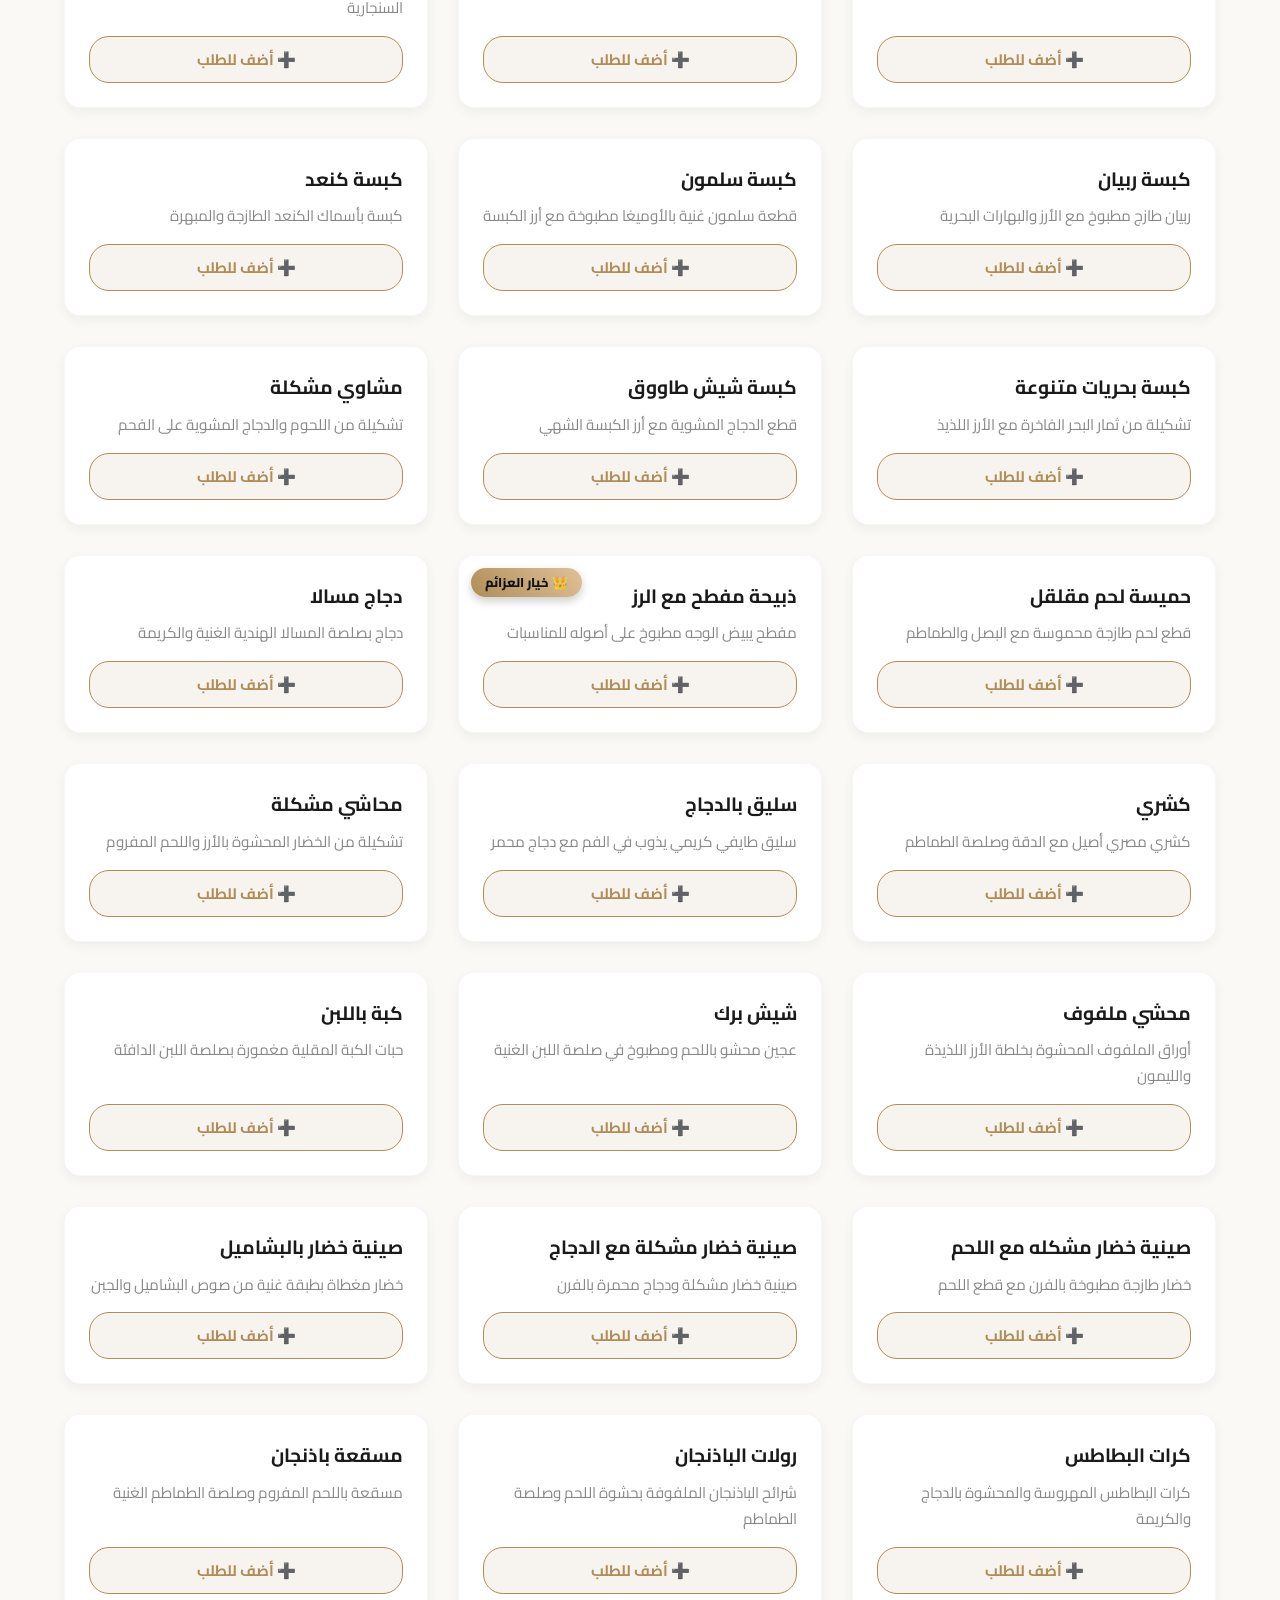
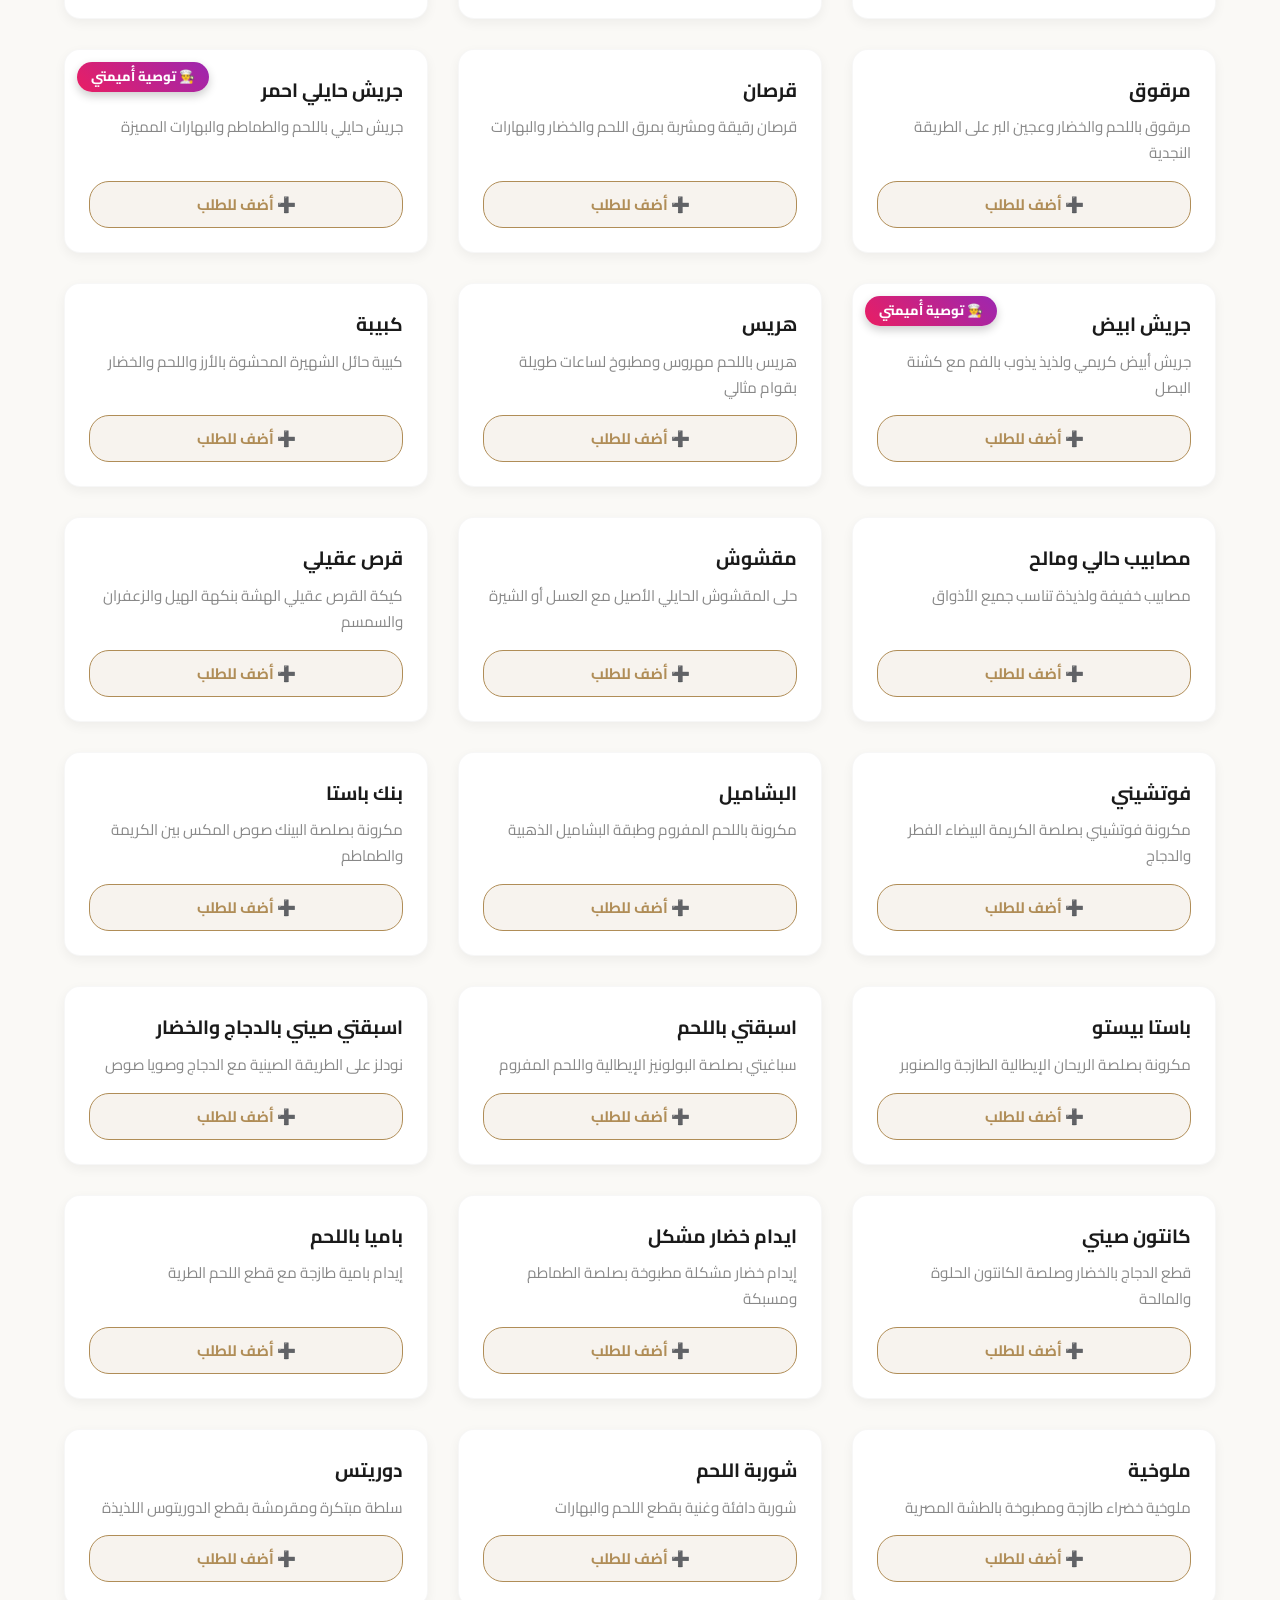
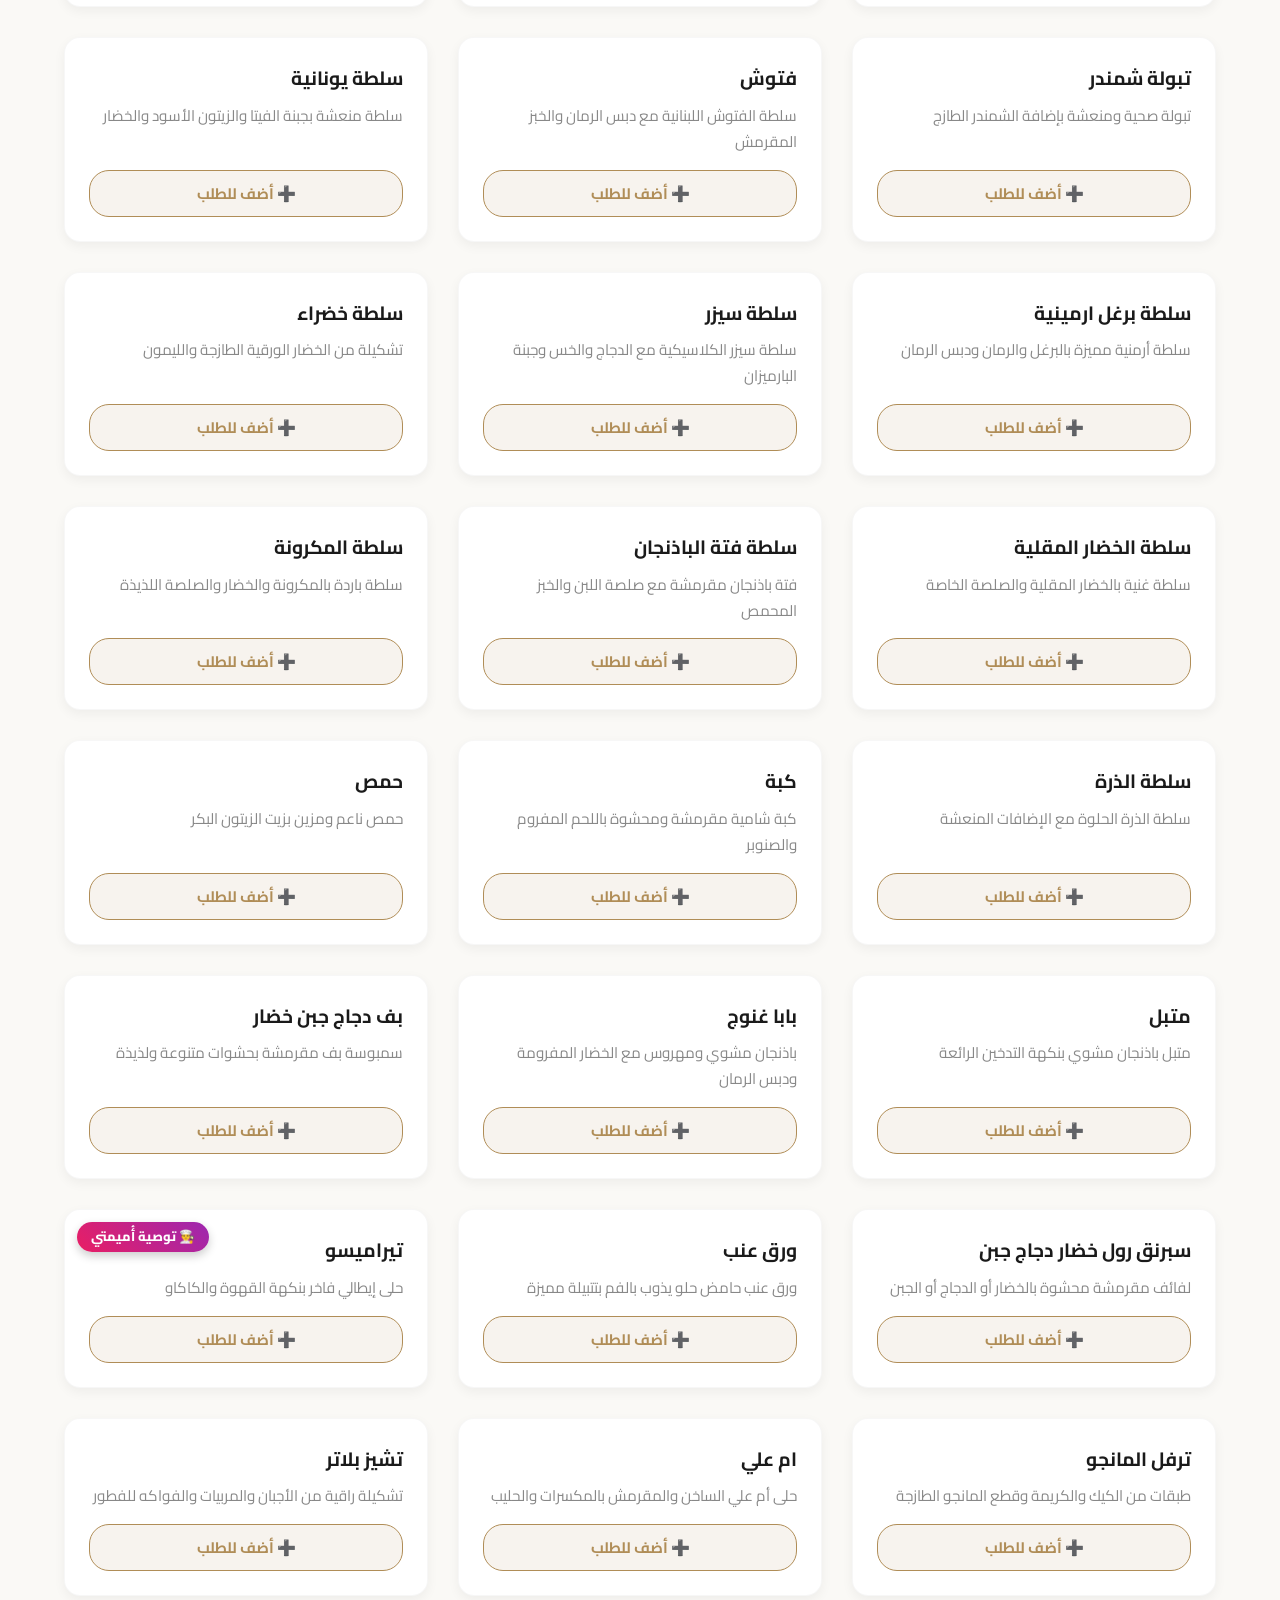
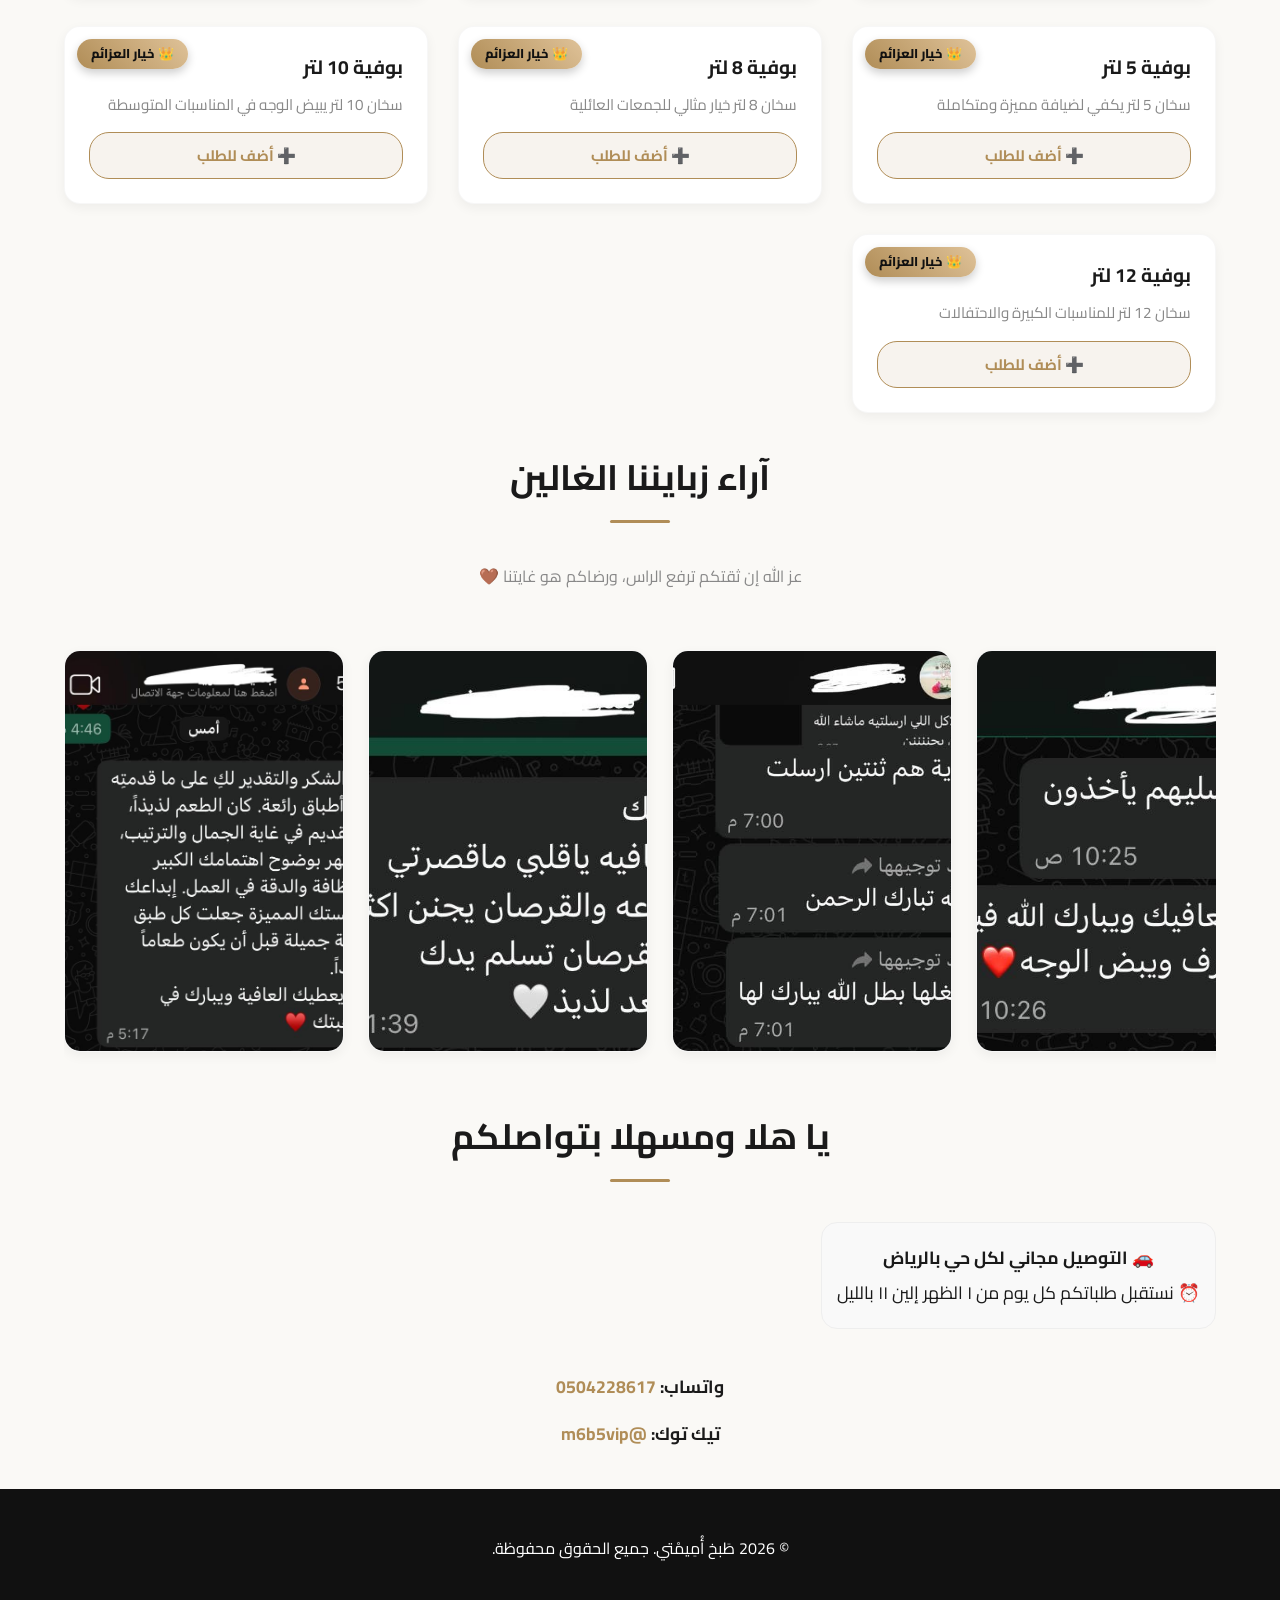
==== commit 98064a48: "Update index.html" ====
--- a/index.html
+++ b/index.html
@@ -10,7 +10,6 @@
 </head>
 <body>
 
-  <!-- شريط الإعلانات العلوي -->
   <div class="announcement-bar">
     📢 يا هلا بالطش والرش: التوصيل علينا لكل حي بالرياض لطلباتكم اللي تتعدى ١٥٠ ريال! 🚗
   </div>
@@ -40,9 +39,7 @@
         <h2>حيّاكم الله على طَبخٍ يجمّل</h2>
         <p>نضبط لكم أزين الأطباق السعودية، مسواةٍ بسناعة ونَفَس يرضي ذائقتكم.</p>
         
-        <!-- بطاقة ليونة وغزولة الفنية -->
         <div class="menu-paper-card">
-          <!-- الصورة من ملفاتك المحلية -->
           <img src="assets/girls.png" alt="ليونة وغزولة" class="girls-img" />
           <div class="paper-text">
             <button class="share-btn-paper" onclick="shareMenu()">🔗 شارك/ي المنيو مع ربعك وحبايبك</button>
@@ -53,7 +50,6 @@
     </section>
 
     <section id="menu" class="menu container">
-      <!-- شريط التصنيفات -->
       <div id="category-filters" class="controls"></div>
       
       <div style="max-width: 500px; margin: 0 auto 30px auto; padding: 0 15px;">
@@ -163,10 +159,99 @@
       
       let currentFilter = 'all';
       let currentSearchTerm = '';
-      const defaultMenu = []; 
+      
+      // المنيو الأساسي المدمج في الكود
+      const defaultMenu = [
+        // الأطباق الرئيسية
+        { id: 1, title: "كبسة دجاج", category: "الأطباق الرئيسية", desc: "كبسة سعودية أصيلة بالدجاج المحمر والبهارات العطرية", imgUrl: "" },
+        { id: 2, title: "كبسة لحم", category: "الأطباق الرئيسية", desc: "لحم طري يذوب بالفم مع أرز الكبسة النثري والبهارات الخاصة", imgUrl: "" },
+        { id: 3, title: "منسف اردني", category: "الأطباق الرئيسية", desc: "منسف بالجميد الأصلي واللحم البلدي الطازج مع المكسرات", imgUrl: "" },
+        { id: 4, title: "برياني دجاج", category: "الأطباق الرئيسية", desc: "طبقات من الأرز والدجاج بتتبيلة البرياني الهندية الغنية", imgUrl: "" },
+        { id: 5, title: "برياني لحم", category: "الأطباق الرئيسية", desc: "لحم مطبوخ ببطء مع أرز البرياني والزعفران والبهارات", imgUrl: "" },
+        { id: 6, title: "مقلوبة دجاج", category: "الأطباق الرئيسية", desc: "مقلوبة الخضار المقلية مع الدجاج والأرز المبهر", imgUrl: "" },
+        { id: 7, title: "مشخول دجاج", category: "الأطباق الرئيسية", desc: "أرز مشخول خفيف ولذيذ مع قطع الدجاج المحمرة", imgUrl: "" },
+        { id: 8, title: "مشخول سمك", category: "الأطباق الرئيسية", desc: "أرز مشخول مع السمك الطازج بتتبيلتنا الخاصة", imgUrl: "" },
+        { id: 9, title: "كبسة سمك سنجاري مشوي", category: "الأطباق الرئيسية", desc: "كبسة مميزة مع سمك مشوي على الطريقة السنجارية", imgUrl: "" },
+        { id: 10, title: "كبسة ربيان", category: "الأطباق الرئيسية", desc: "ربيان طازج مطبوخ مع الأرز والبهارات البحرية", imgUrl: "" },
+        { id: 11, title: "كبسة سلمون", category: "الأطباق الرئيسية", desc: "قطعة سلمون غنية بالأوميغا مطبوخة مع أرز الكبسة", imgUrl: "" },
+        { id: 12, title: "كبسة كنعد", category: "الأطباق الرئيسية", desc: "كبسة بأسماك الكنعد الطازجة والمبهرة", imgUrl: "" },
+        { id: 13, title: "كبسة بحريات متنوعة", category: "الأطباق الرئيسية", desc: "تشكيلة من ثمار البحر الفاخرة مع الأرز اللذيذ", imgUrl: "" },
+        { id: 14, title: "كبسة شيش طاووق", category: "الأطباق الرئيسية", desc: "قطع الدجاج المشوية مع أرز الكبسة الشهي", imgUrl: "" },
+        { id: 15, title: "مشاوي مشكلة", category: "الأطباق الرئيسية", desc: "تشكيلة من اللحوم والدجاج المشوية على الفحم", imgUrl: "" },
+        { id: 16, title: "حميسة لحم مقلقل", category: "الأطباق الرئيسية", desc: "قطع لحم طازجة محموسة مع البصل والطماطم", imgUrl: "" },
+        { id: 17, title: "ذبيحة مفطح مع الرز", category: "الأطباق الرئيسية", desc: "مفطح يبيض الوجه مطبوخ على أصوله للمناسبات", imgUrl: "" },
+        { id: 18, title: "دجاج مسالا", category: "الأطباق الرئيسية", desc: "دجاج بصلصة المسالا الهندية الغنية والكريمة", imgUrl: "" },
+        { id: 19, title: "كشري", category: "الأطباق الرئيسية", desc: "كشري مصري أصيل مع الدقة وصلصة الطماطم", imgUrl: "" },
+        { id: 20, title: "سليق بالدجاج", category: "الأطباق الرئيسية", desc: "سليق طايفي كريمي يذوب في الفم مع دجاج محمر", imgUrl: "" },
+        { id: 21, title: "محاشي مشكلة", category: "الأطباق الرئيسية", desc: "تشكيلة من الخضار المحشوة بالأرز واللحم المفروم", imgUrl: "" },
+        { id: 22, title: "محشي ملفوف", category: "الأطباق الرئيسية", desc: "أوراق الملفوف المحشوة بخلطة الأرز اللذيذة والليمون", imgUrl: "" },
+        { id: 23, title: "شيش برك", category: "الأطباق الرئيسية", desc: "عجين محشو باللحم ومطبوخ في صلصة اللبن الغنية", imgUrl: "" },
+        { id: 24, title: "كبة باللبن", category: "الأطباق الرئيسية", desc: "حبات الكبة المقلية مغمورة بصلصة اللبن الدافئة", imgUrl: "" },
+
+        // الصواني والشعبيات
+        { id: 25, title: "صينية خضار مشكله مع اللحم", category: "الصواني والشعبيات", desc: "خضار طازجة مطبوخة بالفرن مع قطع اللحم", imgUrl: "" },
+        { id: 26, title: "صينية خضار مشكلة مع الدجاج", category: "الصواني والشعبيات", desc: "صينية خضار مشكلة ودجاج محمرة بالفرن", imgUrl: "" },
+        { id: 27, title: "صينية خضار بالبشاميل", category: "الصواني والشعبيات", desc: "خضار مغطاة بطبقة غنية من صوص البشاميل والجبن", imgUrl: "" },
+        { id: 28, title: "كرات البطاطس", category: "الصواني والشعبيات", desc: "كرات البطاطس المهروسة والمحشوة بالدجاج والكريمة", imgUrl: "" },
+        { id: 29, title: "رولات الباذنجان", category: "الصواني والشعبيات", desc: "شرائح الباذنجان الملفوفة بحشوة اللحم وصلصة الطماطم", imgUrl: "" },
+        { id: 30, title: "مسقعة باذنجان", category: "الصواني والشعبيات", desc: "مسقعة باللحم المفروم وصلصة الطماطم الغنية", imgUrl: "" },
+        { id: 31, title: "مرقوق", category: "الصواني والشعبيات", desc: "مرقوق باللحم والخضار وعجين البر على الطريقة النجدية", imgUrl: "" },
+        { id: 32, title: "قرصان", category: "الصواني والشعبيات", desc: "قرصان رقيقة ومشربة بمرق اللحم والخضار والبهارات", imgUrl: "" },
+        { id: 33, title: "جريش حايلي احمر", category: "الصواني والشعبيات", desc: "جريش حايلي باللحم والطماطم والبهارات المميزة", imgUrl: "" },
+        { id: 34, title: "جريش ابيض", category: "الصواني والشعبيات", desc: "جريش أبيض كريمي ولذيذ يذوب بالفم مع كشنة البصل", imgUrl: "" },
+        { id: 35, title: "هريس", category: "الصواني والشعبيات", desc: "هريس باللحم مهروس ومطبوخ لساعات طويلة بقوام مثالي", imgUrl: "" },
+        { id: 36, title: "كبيبة", category: "الصواني والشعبيات", desc: "كبيبة حائل الشهيرة المحشوة بالأرز واللحم والخضار", imgUrl: "" },
+        { id: 37, title: "مصابيب حالي ومالح", category: "الصواني والشعبيات", desc: "مصابيب خفيفة ولذيذة تناسب جميع الأذواق", imgUrl: "" },
+        { id: 38, title: "مقشوش", category: "الصواني والشعبيات", desc: "حلى المقشوش الحايلي الأصيل مع العسل أو الشيرة", imgUrl: "" },
+        { id: 39, title: "قرص عقيلي", category: "الصواني والشعبيات", desc: "كيكة القرص عقيلي الهشة بنكهة الهيل والزعفران والسمسم", imgUrl: "" },
+        { id: 40, title: "فوتشيني", category: "الصواني والشعبيات", desc: "مكرونة فوتشيني بصلصة الكريمة البيضاء الفطر والدجاج", imgUrl: "" },
+        { id: 41, title: "البشاميل", category: "الصواني والشعبيات", desc: "مكرونة باللحم المفروم وطبقة البشاميل الذهبية", imgUrl: "" },
+        { id: 42, title: "بنك باستا", category: "الصواني والشعبيات", desc: "مكرونة بصلصة البينك صوص المكس بين الكريمة والطماطم", imgUrl: "" },
+        { id: 43, title: "باستا بيستو", category: "الصواني والشعبيات", desc: "مكرونة بصلصة الريحان الإيطالية الطازجة والصنوبر", imgUrl: "" },
+        { id: 44, title: "اسبقتي باللحم", category: "الصواني والشعبيات", desc: "سباغيتي بصلصة البولونيز الإيطالية واللحم المفروم", imgUrl: "" },
+        { id: 45, title: "اسبقتي صيني بالدجاج والخضار", category: "الصواني والشعبيات", desc: "نودلز على الطريقة الصينية مع الدجاج وصويا صوص", imgUrl: "" },
+        { id: 46, title: "كانتون صيني", category: "الصواني والشعبيات", desc: "قطع الدجاج بالخضار وصلصة الكانتون الحلوة والمالحة", imgUrl: "" },
+        { id: 47, title: "ايدام خضار مشكل", category: "الصواني والشعبيات", desc: "إيدام خضار مشكلة مطبوخة بصلصة الطماطم ومسبكة", imgUrl: "" },
+        { id: 48, title: "باميا باللحم", category: "الصواني والشعبيات", desc: "إيدام بامية طازجة مع قطع اللحم الطرية", imgUrl: "" },
+        { id: 49, title: "ملوخية", category: "الصواني والشعبيات", desc: "ملوخية خضراء طازجة ومطبوخة بالطشة المصرية", imgUrl: "" },
+        { id: 50, title: "شوربة اللحم", category: "الصواني والشعبيات", desc: "شوربة دافئة وغنية بقطع اللحم والبهارات", imgUrl: "" },
+
+        // المقبلات والسلطات
+        { id: 51, title: "دوريتس", category: "المقبلات والسلطات", desc: "سلطة مبتكرة ومقرمشة بقطع الدوريتوس اللذيذة", imgUrl: "" },
+        { id: 52, title: "تبولة شمندر", category: "المقبلات والسلطات", desc: "تبولة صحية ومنعشة بإضافة الشمندر الطازج", imgUrl: "" },
+        { id: 53, title: "فتوش", category: "المقبلات والسلطات", desc: "سلطة الفتوش اللبنانية مع دبس الرمان والخبز المقرمش", imgUrl: "" },
+        { id: 54, title: "سلطة يونانية", category: "المقبلات والسلطات", desc: "سلطة منعشة بجبنة الفيتا والزيتون الأسود والخضار", imgUrl: "" },
+        { id: 55, title: "سلطة برغل ارمينية", category: "المقبلات والسلطات", desc: "سلطة أرمنية مميزة بالبرغل والرمان ودبس الرمان", imgUrl: "" },
+        { id: 56, title: "سلطة سيزر", category: "المقبلات والسلطات", desc: "سلطة سيزر الكلاسيكية مع الدجاج والخس وجبنة البارميزان", imgUrl: "" },
+        { id: 57, title: "سلطة خضراء", category: "المقبلات والسلطات", desc: "تشكيلة من الخضار الورقية الطازجة والليمون", imgUrl: "" },
+        { id: 58, title: "سلطة الخضار المقلية", category: "المقبلات والسلطات", desc: "سلطة غنية بالخضار المقلية والصلصة الخاصة", imgUrl: "" },
+        { id: 59, title: "سلطة فتة الباذنجان", category: "المقبلات والسلطات", desc: "فتة باذنجان مقرمشة مع صلصة اللبن والخبز المحمص", imgUrl: "" },
+        { id: 60, title: "سلطة المكرونة", category: "المقبلات والسلطات", desc: "سلطة باردة بالمكرونة والخضار والصلصة اللذيذة", imgUrl: "" },
+        { id: 61, title: "سلطة الذرة", category: "المقبلات والسلطات", desc: "سلطة الذرة الحلوة مع الإضافات المنعشة", imgUrl: "" },
+        { id: 62, title: "كبة", category: "المقبلات والسلطات", desc: "كبة شامية مقرمشة ومحشوة باللحم المفروم والصنوبر", imgUrl: "" },
+        { id: 63, title: "حمص", category: "المقبلات والسلطات", desc: "حمص ناعم ومزين بزيت الزيتون البكر", imgUrl: "" },
+        { id: 64, title: "متبل", category: "المقبلات والسلطات", desc: "متبل باذنجان مشوي بنكهة التدخين الرائعة", imgUrl: "" },
+        { id: 65, title: "بابا غنوج", category: "المقبلات والسلطات", desc: "باذنجان مشوي ومهروس مع الخضار المفرومة ودبس الرمان", imgUrl: "" },
+        { id: 66, title: "بف دجاج جبن خضار", category: "المقبلات والسلطات", desc: "سمبوسة بف مقرمشة بحشوات متنوعة ولذيذة", imgUrl: "" },
+        { id: 67, title: "سبرنق رول خضار دجاج جبن", category: "المقبلات والسلطات", desc: "لفائف مقرمشة محشوة بالخضار أو الدجاج أو الجبن", imgUrl: "" },
+        { id: 68, title: "ورق عنب", category: "المقبلات والسلطات", desc: "ورق عنب حامض حلو يذوب بالفم بتتبيلة مميزة", imgUrl: "" },
+
+        // الحلويات والفطور
+        { id: 69, title: "تيراميسو", category: "الحلويات والفطور", desc: "حلى إيطالي فاخر بنكهة القهوة والكاكاو", imgUrl: "" },
+        { id: 70, title: "ترفل المانجو", category: "الحلويات والفطور", desc: "طبقات من الكيك والكريمة وقطع المانجو الطازجة", imgUrl: "" },
+        { id: 71, title: "ام علي", category: "الحلويات والفطور", desc: "حلى أم علي الساخن والمقرمش بالمكسرات والحليب", imgUrl: "" },
+        { id: 72, title: "تشيز بلاتر", category: "الحلويات والفطور", desc: "تشكيلة راقية من الأجبان والمربيات والفواكه للفطور", imgUrl: "" },
+
+        // البوفيهات والذبائح
+        { id: 73, title: "بوفية 5 لتر", category: "البوفيهات والذبائح", desc: "سخان 5 لتر يكفي لضيافة مميزة ومتكاملة", imgUrl: "" },
+        { id: 74, title: "بوفية 8 لتر", category: "البوفيهات والذبائح", desc: "سخان 8 لتر خيار مثالي للجمعات العائلية", imgUrl: "" },
+        { id: 75, title: "بوفية 10 لتر", category: "البوفيهات والذبائح", desc: "سخان 10 لتر يبيض الوجه في المناسبات المتوسطة", imgUrl: "" },
+        { id: 76, title: "بوفية 12 لتر", category: "البوفيهات والذبائح", desc: "سخان 12 لتر للمناسبات الكبيرة والاحتفالات", imgUrl: "" }
+      ];
 
       const getDishes = () => {
         let storedDishes = JSON.parse(localStorage.getItem('vip_dishes'));
+        // استخدم الأطباق الأساسية لو مافيه شيء محفوظ بالمتصفح
         if (!storedDishes || storedDishes.length === 0) {
           localStorage.setItem('vip_dishes', JSON.stringify(defaultMenu));
           return defaultMenu;
--- a/style.css
+++ b/style.css
@@ -1,10 +1,12 @@
-/* --- إعدادات الألوان والخطوط الأساسية --- */
+/* =========================================
+   إعدادات الألوان والخطوط الأساسية
+   ========================================= */
 :root {
-  --bg-color: #faf9f6; /* لون أبيض كريمي فاخر */
+  --bg-color: #faf9f6; 
   --surface: #ffffff;
   --text-main: #1a1a1a;
-  --text-muted: #737373;
-  --accent: #b08d57; /* لون ذهبي مطفأ للفخامة */
+  --text-muted: #888888; 
+  --accent: #b08d57; 
   --accent-hover: #967645;
   --shadow-sm: 0 4px 12px rgba(0,0,0,0.05);
   --shadow-lg: 0 20px 40px rgba(0,0,0,0.08);
@@ -21,7 +23,7 @@
   color: var(--text-main);
   font-family: 'Cairo', sans-serif;
   line-height: 1.7;
-  scroll-behavior: smooth; /* لتمرير ناعم عند الضغط على الروابط */
+  scroll-behavior: smooth; 
 }
 
 .container {
@@ -30,27 +32,45 @@
   padding: 0 24px;
 }
 
-/* --- الهيدر (شريط التنقل) --- */
+.announcement-bar {
+  background: var(--accent);
+  color: #fff;
+  text-align: center;
+  padding: 8px 15px;
+  font-weight: 700;
+  font-size: 0.95rem;
+  letter-spacing: 0.5px;
+}
+
+/* =========================================
+   الهيدر (شريط التنقل)
+   ========================================= */
 .site-header {
   position: sticky;
   top: 0;
   z-index: 100;
-  background: rgba(255, 255, 255, 0.85);
-  backdrop-filter: blur(12px); /* تأثير الزجاج */
+  background: rgba(255, 255, 255, 0.95); 
+  backdrop-filter: blur(12px); 
   border-bottom: 1px solid rgba(0,0,0,0.05);
   padding: 12px 0;
+  transition: all 0.3s ease;
 }
 
 .header-grid {
   display: flex;
   justify-content: space-between;
   align-items: center;
+  gap: 15px;
+  flex-wrap: nowrap; 
+  transition: all 0.3s ease;
 }
 
 .brand {
   display: flex;
   align-items: center;
-  gap: 16px;
+  gap: 12px;
+  flex-shrink: 0; 
+  transition: all 0.3s ease;
 }
 
 .logo {
@@ -59,6 +79,7 @@
   border-radius: 50%;
   object-fit: cover;
   box-shadow: var(--shadow-sm);
+  transition: all 0.3s ease;
 }
 
 .brand h1 {
@@ -66,6 +87,7 @@
   font-size: 1.4rem;
   font-weight: 700;
   color: var(--text-main);
+  transition: all 0.3s ease;
 }
 
 .tagline {
@@ -73,408 +95,283 @@
   font-size: 0.9rem;
   color: var(--accent);
   font-weight: 600;
-}
-
-.top-nav { display: flex; gap: 20px; }
-
-.top-nav a {
-  text-decoration: none;
-  color: var(--text-muted);
-  font-weight: 600;
-  font-size: 1rem;
-  transition: color 0.3s ease;
-}
-
+  transition: all 0.3s ease;
+}
+
+.top-nav { 
+  display: flex; 
+  gap: 20px; 
+  transition: all 0.3s ease; 
+  overflow-x: auto; 
+  scrollbar-width: none;
+  -webkit-overflow-scrolling: touch;
+  flex-grow: 1; 
+  padding-bottom: 2px;
+}
+.top-nav::-webkit-scrollbar { display: none; }
+
+.top-nav a { 
+  text-decoration: none; 
+  color: var(--text-muted); 
+  font-weight: 600; 
+  font-size: 1rem; 
+  transition: color 0.3s ease; 
+  white-space: nowrap; 
+  flex-shrink: 0; 
+}
 .top-nav a:hover { color: var(--accent); }
-
-.admin-link {
-  border: 1px solid var(--accent);
-  padding: 4px 12px;
-  border-radius: 20px;
-  color: var(--accent) !important;
-}
-
-/* --- القسم الترحيبي (Hero) --- */
+.admin-link { border: 1px solid var(--accent); padding: 4px 12px; border-radius: 20px; color: var(--accent) !important; }
+
+.site-header.compact-mode { padding: 5px 0; }
+.site-header.compact-mode .logo { width: 35px; height: 35px; } 
+.site-header.compact-mode h1 { font-size: 1.1rem; } 
+.site-header.compact-mode .tagline { display: none; } 
+.site-header.compact-mode .top-nav a { font-size: 0.9rem; }
+
+/* =========================================
+   القسم الترحيبي وبطاقة (ليونة وغزولة)
+   ========================================= */
 .hero {
-  padding: 100px 0 80px;
+  padding: 80px 0;
   text-align: center;
   background: linear-gradient(to bottom, rgba(176, 141, 87, 0.08), transparent);
 }
-
-.hero h2 {
-  font-size: 2.8rem;
+.hero h2 { font-size: 2.8rem; font-weight: 800; margin: 0 0 16px; color: var(--text-main); }
+.hero p { font-size: 1.2rem; color: var(--text-muted); max-width: 600px; margin: 0 auto; }
+
+/* بطاقة الصورة والزر */
+.menu-paper-card {
+  max-width: 650px;
+  margin: 40px auto 0;
+  background-color: transparent;
+  position: relative;
+  text-align: center;
+  transition: transform 0.4s ease;
+}
+.menu-paper-card:hover {
+  transform: translateY(-5px);
+}
+.girls-img {
+  width: 100%;
+  border-radius: 16px;
+  box-shadow: 0 15px 35px rgba(0,0,0,0.15);
+  margin-bottom: -22px; /* هذا يسحب الزر لفوق عشان يتداخل مع الصورة شوي */
+  position: relative;
+  z-index: 1;
+}
+
+.share-btn-paper {
+  position: relative;
+  z-index: 2;
+  background: var(--accent);
+  color: #fff;
+  border: 3px solid #fff; /* إطار أبيض يبرز الزر */
+  padding: 12px 35px;
+  border-radius: 50px;
+  font-family: inherit;
   font-weight: 800;
-  margin: 0 0 16px;
+  font-size: 1.1rem;
+  cursor: pointer;
+  transition: all 0.3s ease;
+  box-shadow: 0 8px 20px rgba(176, 141, 87, 0.4);
+}
+.share-btn-paper:hover {
+  background: var(--accent-hover);
+  transform: scale(1.05);
+}
+
+section { padding: 80px 0; }
+section h3 { font-size: 2.2rem; text-align: center; margin-bottom: 40px; position: relative; color: var(--text-main); }
+section h3::after { content: ''; display: block; width: 60px; height: 3px; background: var(--accent); margin: 12px auto 0; border-radius: 2px; }
+
+/* =========================================
+   شريط التصنيفات (التصميم الجديد - Tabs)
+   ========================================= */
+#category-filters {
+  position: sticky;
+  top: 85px; 
+  background: var(--bg-color); 
+  z-index: 90;
+  padding: 5px 15px 0; 
+  margin-bottom: 25px;
+  border-bottom: 2px solid rgba(0,0,0,0.05); 
+  display: flex;
+  flex-wrap: nowrap;
+  overflow-x: auto; 
+  justify-content: flex-start;
+  gap: 25px; 
+  -webkit-overflow-scrolling: touch;
+  scrollbar-width: none;
+  transition: top 0.3s ease;
+}
+
+#category-filters::-webkit-scrollbar { display: none; }
+
+.cat-btn {
+  background: transparent !important;
+  border: none !important;
+  color: var(--text-muted);
+  padding: 10px 5px 12px; 
+  border-radius: 0 !important; 
+  font-size: 1.1rem;
+  font-weight: 700;
+  font-family: inherit;
+  cursor: pointer;
+  transition: color 0.3s ease;
+  box-shadow: none !important;
+  white-space: nowrap; 
+  position: relative; 
+}
+
+.cat-btn:hover {
   color: var(--text-main);
-}
-
-.hero p {
-  font-size: 1.2rem;
-  color: var(--text-muted);
-  max-width: 600px;
-  margin: 0 auto;
-}
-
-/* --- الأقسام العامة --- */
-section { padding: 80px 0; }
-
-section h3 {
-  font-size: 2.2rem;
-  text-align: center;
-  margin-bottom: 40px;
-  position: relative;
-  color: var(--text-main);
-}
-
-/* خط تزييني تحت العناوين */
-section h3::after {
+  transform: none !important; 
+}
+
+.cat-btn.active {
+  color: var(--text-main) !important;
+}
+
+.cat-btn.active::after {
   content: '';
-  display: block;
-  width: 60px;
-  height: 3px;
-  background: var(--accent);
-  margin: 12px auto 0;
-  border-radius: 2px;
-}
-
-/* --- شبكة الأطباق (Menu & Gallery) --- */
-.items-grid, .gallery-grid {
-  display: grid;
-  grid-template-columns: repeat(auto-fill, minmax(280px, 1fr));
-  gap: 30px;
-}
-
-.item-card {
-  background: var(--surface);
-  border-radius: var(--radius);
-  overflow: hidden;
-  box-shadow: var(--shadow-sm);
-  transition: transform 0.4s ease, box-shadow 0.4s ease;
-  border: 1px solid rgba(0,0,0,0.03);
-}
-
-.item-card:hover {
-  transform: translateY(-8px);
-  box-shadow: var(--shadow-lg);
-}
-
-.item-card img {
+  position: absolute;
+  bottom: -2px; 
+  left: 0;
   width: 100%;
-  height: 220px;
-  object-fit: cover;
-  transition: transform 0.6s ease;
-}
-
-.item-card:hover img {
-  transform: scale(1.05); /* تكبير ناعم للصورة عند المرور */
-}
-
-.item-body { padding: 24px; }
-
-.item-title {
-  margin: 0 0 8px;
-  font-size: 1.2rem;
-  font-weight: 700;
-}
-
-.item-desc {
-  color: var(--text-muted);
-  font-size: 0.95rem;
-  margin: 0;
-}
-
-/* --- النافذة المنبثقة (Modal) --- */
-.modal {
-  position: fixed;
-  inset: 0;
-  background: rgba(0, 0, 0, 0.85);
-  backdrop-filter: blur(8px);
-  display: none;
-  align-items: center;
-  justify-content: center;
-  z-index: 999;
-  padding: 20px;
-}
-
+  height: 3px; 
+  background-color: var(--accent); 
+  border-radius: 3px 3px 0 0; 
+}
+
+/* =========================================
+   شبكة الأطباق وتنسيقات البطاقة
+   ========================================= */
+.items-grid, .gallery-grid { display: grid; grid-template-columns: repeat(auto-fill, minmax(280px, 1fr)); gap: 30px; }
+.item-card { position: relative; background: var(--surface); border-radius: var(--radius); overflow: hidden; box-shadow: var(--shadow-sm); transition: transform 0.4s ease, box-shadow 0.4s ease; border: 1px solid rgba(0,0,0,0.03); display: flex; flex-direction: column; }
+.item-card:hover { transform: translateY(-8px); box-shadow: var(--shadow-lg); }
+.item-card img { width: 100%; height: 220px; object-fit: cover; transition: transform 0.6s ease; }
+.item-card:hover img { transform: scale(1.05); }
+.item-body { padding: 24px; flex-grow: 1; display: flex; flex-direction: column; }
+.item-title { margin: 0 0 8px; font-size: 1.2rem; font-weight: 700; }
+.item-desc { color: var(--text-muted); font-size: 0.95rem; margin: 0; flex-grow: 1; }
+
+.item-badge { position: absolute; top: 12px; left: 12px; padding: 4px 14px; border-radius: 20px; font-size: 0.8rem; font-weight: 800; color: #fff; z-index: 2; box-shadow: 0 4px 10px rgba(0,0,0,0.2); }
+.gold-badge { background: linear-gradient(45deg, #ff9800, #ff5722); }
+.sweet-badge { background: linear-gradient(45deg, #e91e63, #9c27b0); }
+.vip-badge { background: linear-gradient(45deg, #b08d57, #dfc298); color: #111; }
+
+.add-to-cart-btn { margin-top: 15px; background: rgba(176, 141, 87, 0.1); color: var(--accent); border: 1px solid var(--accent); padding: 8px 12px; border-radius: 20px; cursor: pointer; font-family: 'Cairo', sans-serif; font-weight: bold; font-size: 0.95rem; width: 100%; transition: all 0.3s ease; }
+.add-to-cart-btn:hover { background: var(--accent); color: #ffffff; transform: translateY(-2px); box-shadow: 0 4px 10px rgba(176, 141, 87, 0.3); }
+.qty-controls { display: flex; align-items: center; justify-content: space-between; margin-top: 15px; background: #f9f9f9; border: 1px solid var(--accent); border-radius: 20px; overflow: hidden; width: 100%; }
+.qty-btn { background: rgba(176, 141, 87, 0.1); color: var(--accent); border: none; padding: 8px 20px; font-size: 1.4rem; font-weight: bold; cursor: pointer; transition: all 0.3s ease; }
+.qty-btn:hover { background: var(--accent); color: #fff; }
+.qty-num { font-weight: bold; font-size: 1.1rem; color: var(--text-main); padding: 0 10px; }
+
+/* =========================================
+   شريط الآراء، الفوتر، والنافذة المنبثقة
+   ========================================= */
+.slider-wrapper { width: 100%; overflow: hidden; padding: 20px 0; direction: ltr; }
+.slider-track { display: flex; gap: 24px; width: max-content; animation: slideRTL 20s linear infinite; }
+.slider-wrapper:hover .slider-track { animation-play-state: paused; }
+@keyframes slideRTL { 0% { transform: translateX(0); } 100% { transform: translateX(-50%); } }
+.review-card { width: 280px; flex-shrink: 0; background: var(--surface); border-radius: var(--radius); overflow: hidden; box-shadow: var(--shadow-sm); cursor: pointer; transition: transform 0.3s ease, box-shadow 0.3s ease; border: 1px solid rgba(0,0,0,0.03); }
+.review-card:hover { transform: translateY(-8px); box-shadow: var(--shadow-lg); }
+.review-card img { width: 100%; height: 400px; object-fit: cover; object-position: top; display: block; }
+
+.contact p { font-size: 1.1rem; text-align: center; }
+.contact a { color: var(--accent); text-decoration: none; font-weight: 700; }
+.delivery-info { margin-bottom: 25px; padding: 15px; background-color: #f9f9f9; border-radius: var(--radius); border: 1px solid #eee; display: inline-block; }
+.delivery-info p { margin: 5px 0; font-size: 1.1rem; }
+.site-footer { text-align: center; padding: 30px 0; background: #111; color: #fff; margin-top: 40px; }
+
+.modal { position: fixed; inset: 0; background: rgba(0, 0, 0, 0.85); backdrop-filter: blur(8px); display: none; align-items: center; justify-content: center; z-index: 999; padding: 20px; }
 .modal[aria-hidden="false"] { display: flex; animation: fadeIn 0.3s ease; }
-
-@keyframes fadeIn {
-  from { opacity: 0; }
-  to { opacity: 1; }
-}
-
-.modal-content {
-  background: var(--surface);
-  border-radius: var(--radius);
-  max-width: 900px;
-  width: 100%;
-  display: flex;
-  overflow: hidden;
-  position: relative;
-  box-shadow: var(--shadow-lg);
-}
-
-.modal-content img {
-  width: 50%;
-  object-fit: cover;
-  min-height: 400px;
-}
-
-.modal-text {
-  padding: 40px;
-  width: 50%;
-  display: flex;
-  flex-direction: column;
-  justify-content: center;
-}
-
-.modal-text h4 {
-  font-size: 1.8rem;
-  margin: 0 0 16px;
-  color: var(--accent);
-}
-
-.close {
-  position: absolute;
-  top: 16px;
-  left: 16px; /* على اليسار لأن الموقع عربي (RTL) */
-  background: rgba(255,255,255,0.2);
-  border: none;
-  width: 40px;
-  height: 40px;
-  border-radius: 50%;
-  font-size: 24px;
-  color: var(--text-main);
-  cursor: pointer;
-  display: flex;
-  align-items: center;
-  justify-content: center;
-  transition: background 0.3s ease;
-}
-
-.close:hover { background: rgba(0,0,0,0.1); }
-
-/* --- الفوتر والتواصل --- */
-.contact p {
-  font-size: 1.1rem;
-  text-align: center;
-}
-.contact a {
-  color: var(--accent);
-  text-decoration: none;
-  font-weight: 700;
-}
-
-.site-footer {
-  text-align: center;
-  padding: 30px 0;
-  background: #111;
-  color: #fff;
-  margin-top: 40px;
-}
-
-/* --- التجاوب مع شاشات الجوال --- */
-@media (max-width: 768px) {
-  .header-grid { flex-direction: column; gap: 16px; }
-  .top-nav { flex-wrap: wrap; justify-content: center; }
-  .hero h2 { font-size: 2rem; }
-  .modal-content { flex-direction: column; }
-  .modal-content img { width: 100%; height: 250px; min-height: auto; }
-  .modal-text { width: 100%; padding: 24px; }
-}
-/* =========================================
-   تنسيقات لوحة الإدارة (Admin Panel)
-   ========================================= */
-
-.admin-body {
-  background-color: #f4f4f9; /* لون خلفية مريح للعمل */
-}
-
-.admin-container {
-  padding-top: 40px;
-  padding-bottom: 80px;
-}
-
-.admin-card {
-  background: var(--surface);
-  border-radius: var(--radius);
-  padding: 30px;
-  box-shadow: var(--shadow-sm);
-  border: 1px solid rgba(0,0,0,0.05);
-}
-
-.login-card {
-  max-width: 400px;
-  margin: 40px auto;
-  text-align: center;
-}
-
-.admin-card h3, .admin-card h4 {
-  margin-top: 0;
-  margin-bottom: 8px;
-  color: var(--text-main);
-}
-
-.note {
-  font-size: 0.9rem;
-  color: var(--text-muted);
-  margin-bottom: 16px;
-}
-
-.admin-grid {
-  display: grid;
-  grid-template-columns: 1fr 1fr;
-  gap: 30px;
-}
-
-@media (max-width: 768px) {
-  .admin-grid { grid-template-columns: 1fr; }
-}
-
+@keyframes fadeIn { from { opacity: 0; } to { opacity: 1; } }
+.modal-content { background: var(--surface); border-radius: var(--radius); max-width: 900px; width: 100%; display: flex; overflow: hidden; position: relative; box-shadow: var(--shadow-lg); max-height: 90vh; overflow-y: auto; }
+.modal-content img { width: 50%; object-fit: cover; min-height: 400px; }
+.modal-text { padding: 40px; width: 50%; display: flex; flex-direction: column; justify-content: center; }
+.modal-text h4 { font-size: 1.8rem; margin: 0 0 16px; color: var(--accent); }
+.close { position: absolute; top: 16px; left: 16px; background: rgba(0, 0, 0, 0.7); border: none; width: 40px; height: 40px; border-radius: 50%; font-size: 24px; color: #fff; cursor: pointer; display: flex; align-items: center; justify-content: center; transition: background 0.3s ease; z-index: 10; }
+.close:hover { background: rgba(0,0,0,0.9); }
+
+/* =========================================
+   أزرار الواتساب العائمة والمفكرة
+   ========================================= */
+.whatsapp-float-btn { position: fixed; bottom: 30px; right: 30px; width: 60px; height: 60px; background-color: #25d366; border-radius: 50%; box-shadow: 0 4px 10px rgba(0,0,0,0.3); display: flex; justify-content: center; align-items: center; z-index: 1000; transition: transform 0.3s ease, box-shadow 0.3s ease; }
+.whatsapp-float-btn:hover { transform: scale(1.1); box-shadow: 0 6px 15px rgba(0,0,0,0.4); }
+.whatsapp-float-btn img { width: 35px; height: 35px; }
+.whatsapp-float-btn .tooltip-text { visibility: hidden; width: 140px; background-color: #333; color: #fff; text-align: center; border-radius: 6px; padding: 8px; position: absolute; z-index: 1; bottom: 125%; right: 0; opacity: 0; transition: opacity 0.3s; font-size: 0.9rem; font-family: 'Cairo', sans-serif; }
+.whatsapp-float-btn:hover .tooltip-text { visibility: visible; opacity: 1; }
+
+.notepad-container { position: fixed; bottom: 30px; left: 30px; z-index: 1000; display: flex; flex-direction: column; align-items: flex-start; }
+.notepad-btn { width: 60px; height: 60px; background-color: var(--accent); color: white; border: none; border-radius: 50%; font-size: 24px; box-shadow: 0 4px 10px rgba(0,0,0,0.3); cursor: pointer; display: flex; justify-content: center; align-items: center; transition: transform 0.3s ease; position: relative; }
+.notepad-btn:hover { transform: scale(1.1); }
+.notepad-tooltip { visibility: hidden; width: 120px; background-color: #333; color: #fff; text-align: center; border-radius: 6px; padding: 8px; position: absolute; bottom: 125%; left: 0; opacity: 0; transition: opacity 0.3s; font-size: 0.85rem; font-family: 'Cairo', sans-serif; }
+.notepad-btn:hover .notepad-tooltip { visibility: visible; opacity: 1; }
+.notepad-panel { width: 300px; background: #fff; border-radius: var(--radius); box-shadow: var(--shadow-lg); border: 1px solid rgba(0,0,0,0.1); display: none; flex-direction: column; overflow: hidden; margin-bottom: 15px; animation: slideUp 0.3s ease; }
+.notepad-panel.active { display: flex; }
+@keyframes slideUp { from { opacity: 0; transform: translateY(20px); } to { opacity: 1; transform: translateY(0); } }
+.notepad-header { background: #faf9f6; padding: 12px 15px; display: flex; justify-content: space-between; align-items: center; border-bottom: 1px solid #eee; }
+.close-notepad { background: none; border: none; font-size: 24px; cursor: pointer; color: var(--text-muted); line-height: 1; }
+.close-notepad:hover { color: #dc3545; }
+#notepad-text { width: 100%; height: 160px; border: none; padding: 15px; resize: none; font-family: 'Cairo', sans-serif; font-size: 0.95rem; outline: none; line-height: 1.6; transition: background-color 0.4s ease; }
+#notepad-text[readonly] { background-color: #fafafa; color: #333; cursor: default; }
+
+.upsell-msg { background: #fff3cd; color: #856404; font-size: 0.85rem; padding: 10px; text-align: center; margin: 0; border-top: 1px solid #ffeeba; border-bottom: 1px solid #ffeeba; font-weight: bold; }
+.send-whatsapp-btn { background: #25d366; color: white; border: none; padding: 12px; font-family: 'Cairo', sans-serif; font-weight: 700; cursor: pointer; font-size: 1rem; transition: background 0.3s; }
+.send-whatsapp-btn:hover { background: #1ebd5a; }
+
+@media (max-width: 400px) { .notepad-panel { width: 260px; } }
+
+/* =========================================
+   لوحة الإدارة
+   ========================================= */
+.admin-body { background-color: #f4f4f9; }
+.admin-container { padding-top: 40px; padding-bottom: 80px; }
+.admin-card { background: var(--surface); border-radius: var(--radius); padding: 30px; box-shadow: var(--shadow-sm); border: 1px solid rgba(0,0,0,0.05); }
+.login-card { max-width: 400px; margin: 40px auto; text-align: center; }
+.admin-card h3, .admin-card h4 { margin-top: 0; margin-bottom: 8px; color: var(--text-main); }
+.note { font-size: 0.9rem; color: var(--text-muted); margin-bottom: 16px; }
+.admin-grid { display: grid; grid-template-columns: 1fr 1fr; gap: 30px; }
+@media (max-width: 768px) { .admin-grid { grid-template-columns: 1fr; } }
 .mt-3 { margin-top: 16px; }
 .mt-4 { margin-top: 30px; }
 .text-center { text-align: center; }
-
-/* تنسيق الحقول (Inputs) */
-.form-group {
-  margin-bottom: 16px;
-  text-align: right;
-}
-
-.form-control {
-  width: 100%;
-  padding: 12px 16px;
-  border: 1px solid #ddd;
-  border-radius: 8px;
-  font-family: inherit;
-  font-size: 1rem;
-  transition: border-color 0.3s ease, box-shadow 0.3s ease;
-}
-
-.form-control:focus {
-  outline: none;
-  border-color: var(--accent);
-  box-shadow: 0 0 0 3px rgba(176, 141, 87, 0.2);
-}
-
-.file-upload {
-  background: #fafafa;
-  padding: 12px;
-  border-radius: 8px;
-  border: 1px dashed #ccc;
-}
-
+.form-group { margin-bottom: 16px; text-align: right; }
+.form-control { width: 100%; padding: 12px 16px; border: 1px solid #ddd; border-radius: 8px; font-family: inherit; font-size: 1rem; transition: border-color 0.3s ease, box-shadow 0.3s ease; }
+.form-control:focus { outline: none; border-color: var(--accent); box-shadow: 0 0 0 3px rgba(176, 141, 87, 0.2); }
+.file-upload { background: #fafafa; padding: 12px; border-radius: 8px; border: 1px dashed #ccc; }
 .form-control-file { margin-top: 8px; }
-
-/* تنسيق الأزرار */
-.btn {
-  display: inline-block;
-  padding: 12px 24px;
-  border-radius: 8px;
-  font-family: inherit;
-  font-weight: 700;
-  font-size: 1rem;
-  cursor: pointer;
-  border: none;
-  transition: all 0.3s ease;
-  text-align: center;
-}
-
-.btn-primary {
-  background-color: var(--accent);
-  color: #fff;
-}
-
-.btn-primary:hover {
-  background-color: var(--accent-hover);
-  transform: translateY(-2px);
-}
-
-.btn-danger {
-  background-color: #dc3545;
-  color: #fff;
-}
-
-.btn-danger:hover {
-  background-color: #c82333;
-}
-
-.btn-outline {
-  background-color: transparent;
-  border: 1px solid var(--accent);
-  color: var(--accent);
-}
-
-.btn-outline:hover {
-  background-color: var(--accent);
-  color: #fff;
-}
-
+.btn { display: inline-block; padding: 12px 24px; border-radius: 8px; font-family: inherit; font-weight: 700; font-size: 1rem; cursor: pointer; border: none; transition: all 0.3s ease; text-align: center; }
+.btn-primary { background-color: var(--accent); color: #fff; }
+.btn-primary:hover { background-color: var(--accent-hover); transform: translateY(-2px); }
+.btn-danger { background-color: #dc3545; color: #fff; }
+.btn-danger:hover { background-color: #c82333; }
+.btn-outline { background-color: transparent; border: 1px solid var(--accent); color: var(--accent); }
+.btn-outline:hover { background-color: var(--accent); color: #fff; }
 .w-100 { width: 100%; }
-
-.btn-group {
-  display: flex;
-  gap: 12px;
-}
-
+.btn-group { display: flex; gap: 12px; }
 .flex-wrap { flex-wrap: wrap; }
-
-.divider {
-  border: none;
-  border-top: 1px solid #eee;
-  margin: 24px 0;
-}
-
-.admin-items-grid {
-  grid-template-columns: repeat(auto-fill, minmax(200px, 1fr));
-}
-/* =========================================
-   تنسيقات أزرار التصنيفات (VIP Filters)
-   ========================================= */
-.controls {
-  display: flex;
-  gap: 12px;
-  flex-wrap: wrap;
-  justify-content: center;
-  margin-bottom: 40px;
-}
-
-.cat-btn {
-  background: var(--surface);
-  border: 2px solid var(--accent); /* إطار باللون الذهبي */
-  color: var(--text-main);
-  padding: 10px 24px;
-  border-radius: 50px; /* حواف دائرية بالكامل لشكل أنيق */
-  font-size: 1.05rem;
-  font-weight: 700;
-  font-family: inherit;
-  cursor: pointer;
-  transition: all 0.3s ease; /* حركة ناعمة */
-  box-shadow: var(--shadow-sm);
-}
-
-/* تأثير تمرير الماوس أو اللمس (Hover) */
-.cat-btn:hover {
-  background: rgba(176, 141, 87, 0.08); /* خلفية ذهبية شفافة جداً */
-  transform: translateY(-3px); /* ارتفاع بسيط للأعلى */
-}
-
-/* شكل الزر وهو مفعل (Active) */
-.cat-btn.active {
-  background: var(--accent); /* تعبئة كاملة بالذهبي */
-  color: #ffffff;
-  border-color: var(--accent);
-  box-shadow: 0 8px 20px rgba(176, 141, 87, 0.4); /* ظل ذهبي فخم يعطي بروز */
-  transform: translateY(-2px);
-}
-/* برمجة حركة ظهور النص (Fade Up) */
-.fade-up {
-  opacity: 0;
-  transform: translateY(30px);
-  transition: opacity 0.8s ease-out, transform 0.8s ease-out;
-}
-
-.fade-up.visible {
-  opacity: 1;
-  transform: translateY(0);
-}
+.divider { border: none; border-top: 1px solid #eee; margin: 24px 0; }
+.admin-items-grid { grid-template-columns: repeat(auto-fill, minmax(200px, 1fr)); }
+
+/* =========================================
+   تعديلات شاشات الجوال
+   ========================================= */
+@media (max-width: 768px) {
+  .hero h2 { font-size: 2rem; }
+  
+  /* التعديل الجديد: التخلص من الفراغ الجانبي لصورة الترحيب وإزالة الانحناء */
+  .menu-paper-card {
+    margin-left: -24px;
+    margin-right: -24px;
+  }
+  .girls-img {
+    border-radius: 0;
+  }
+
+  .modal-content { flex-direction: column; }
+  .modal-content img { width: 100%; height: auto !important; max-height: 65vh; object-fit: contain !important; background-color: #111; }
+  .modal-text { width: 100%; padding: 15px 20px !important; text-align: center; }
+  .modal-text h4 { margin-bottom: 0 !important; }
+}
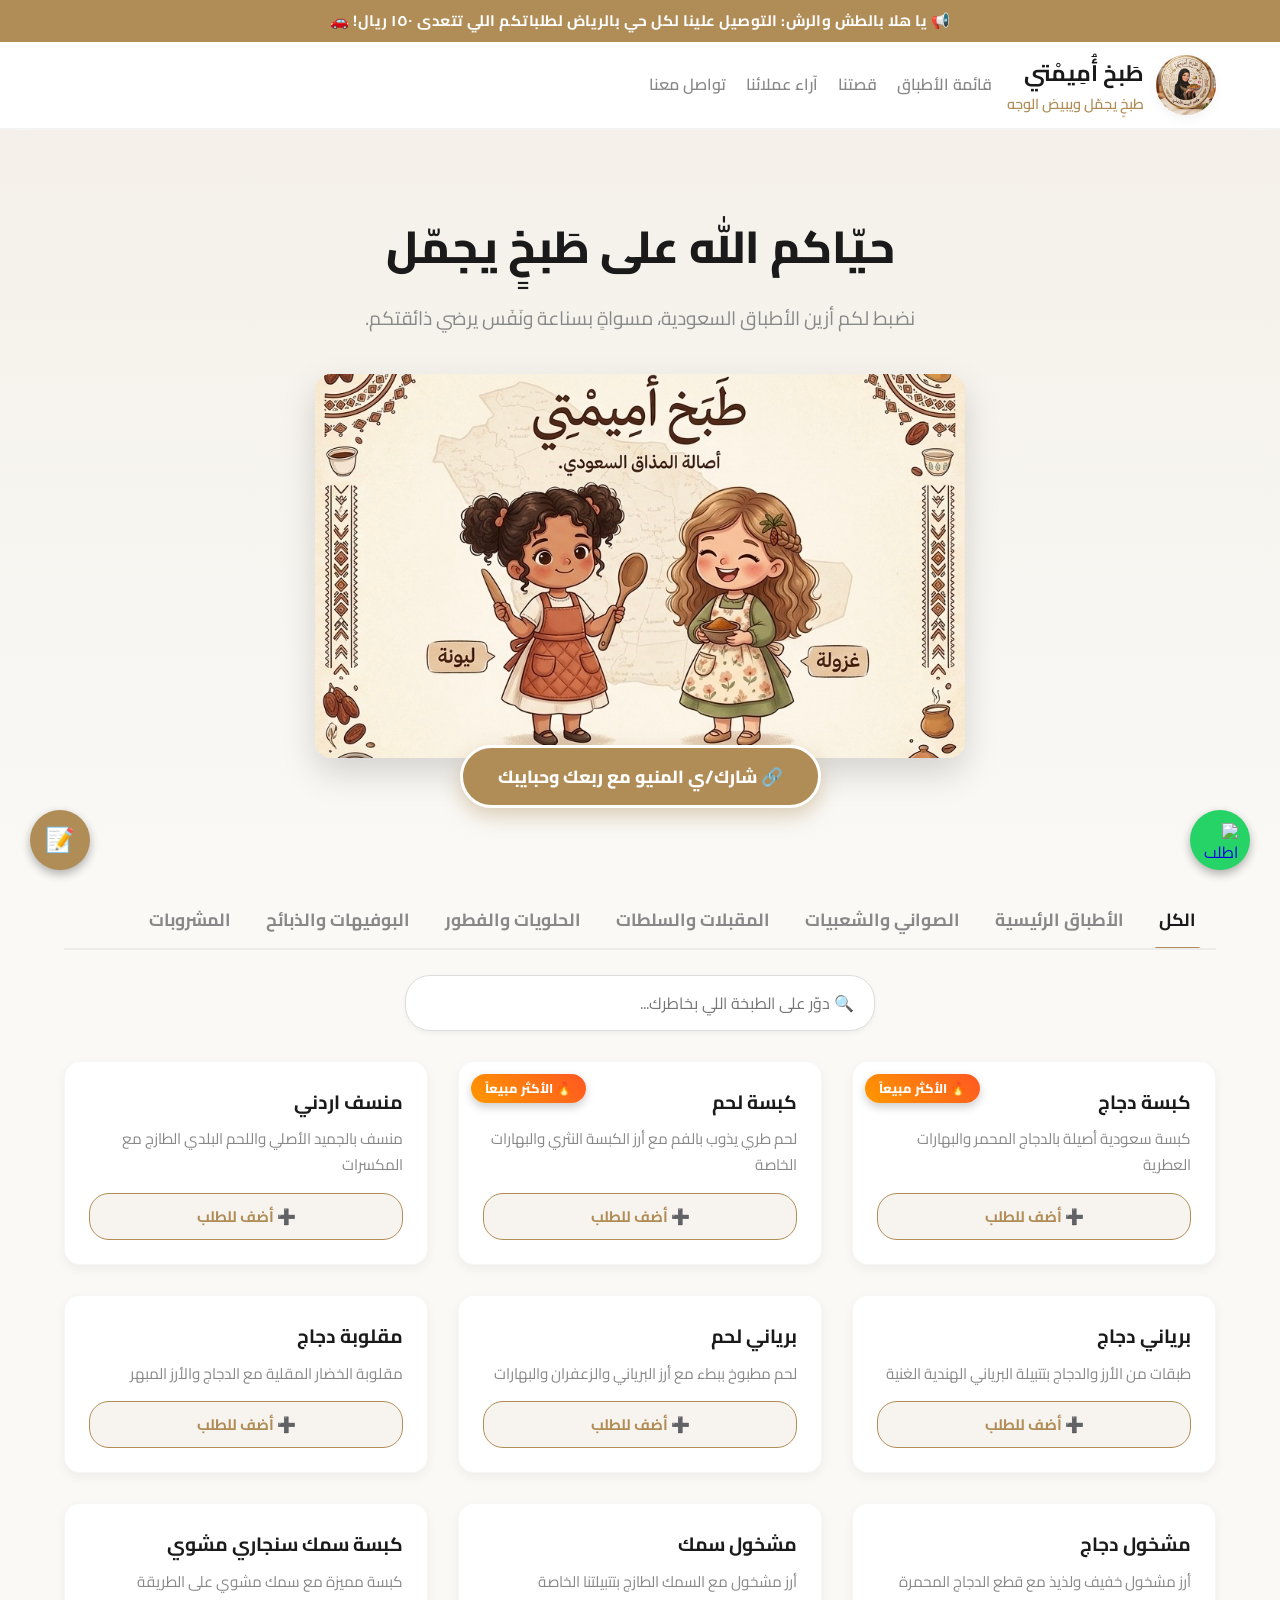
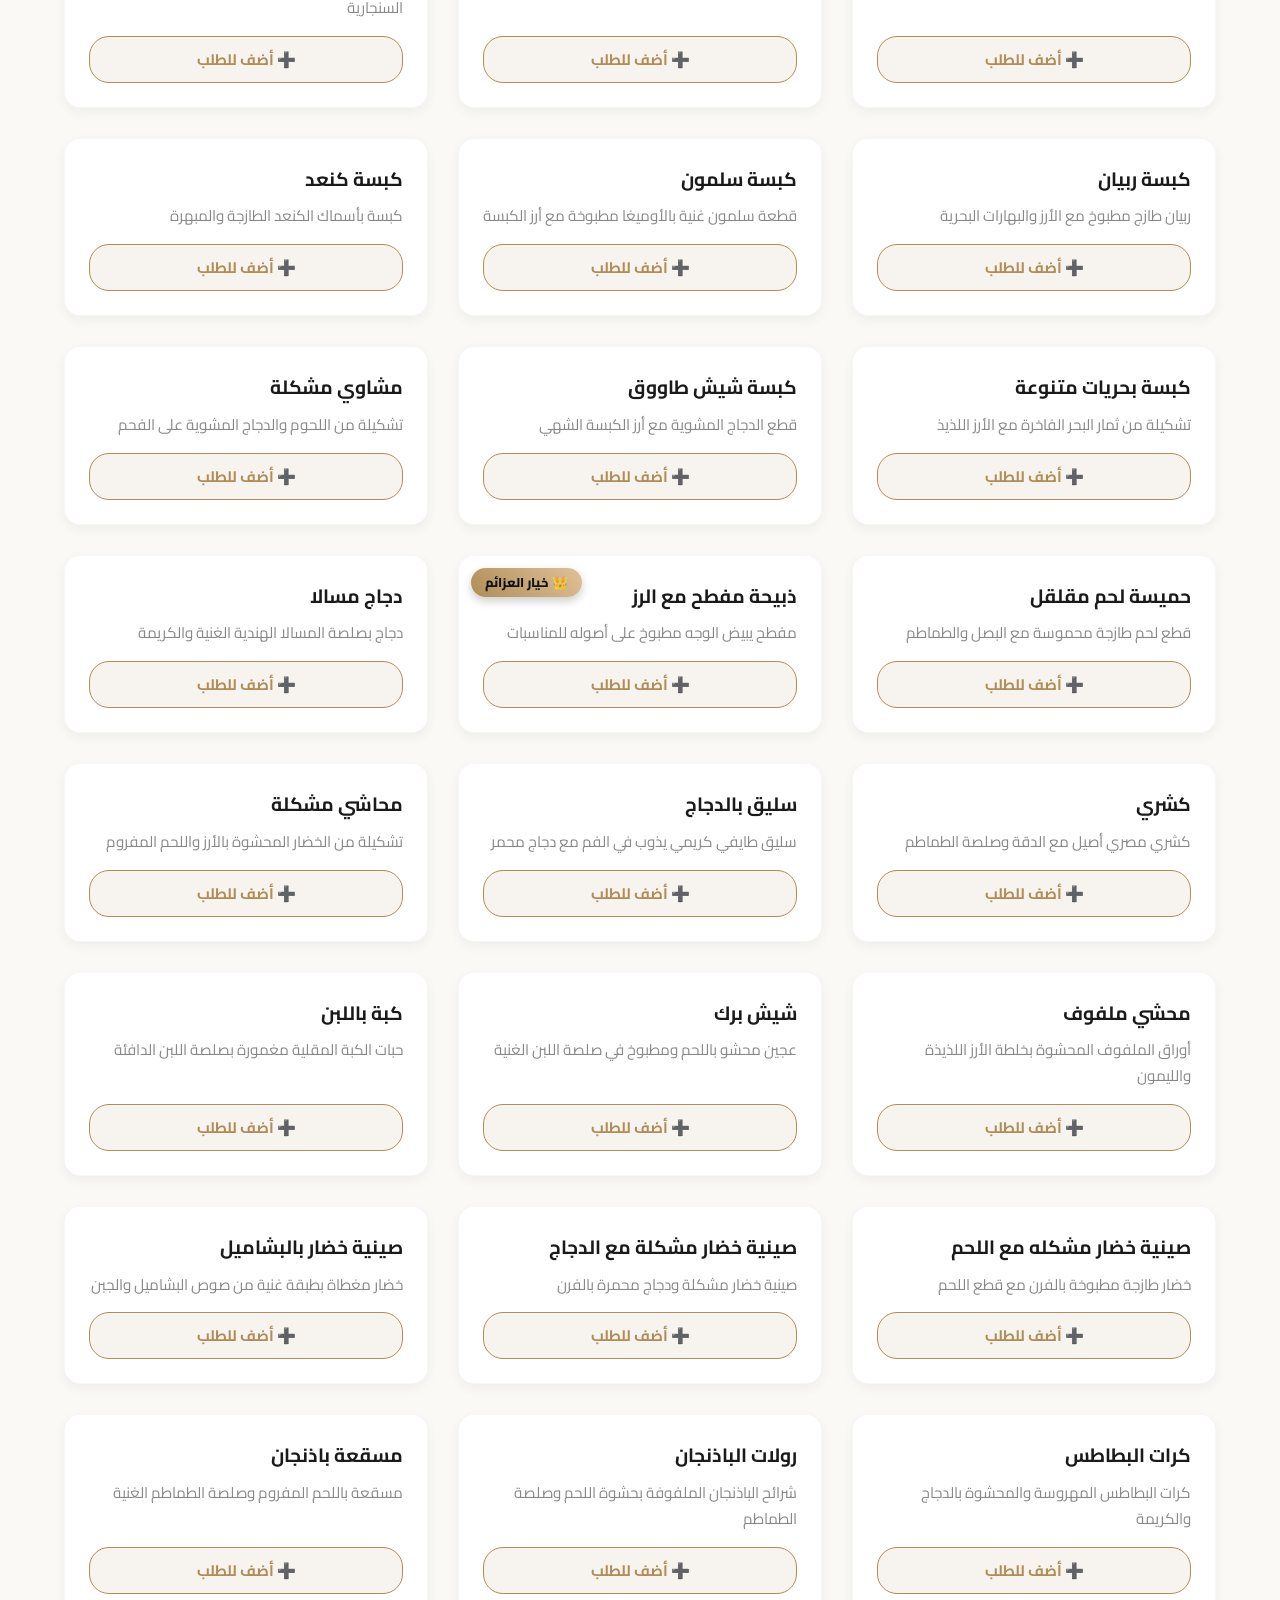
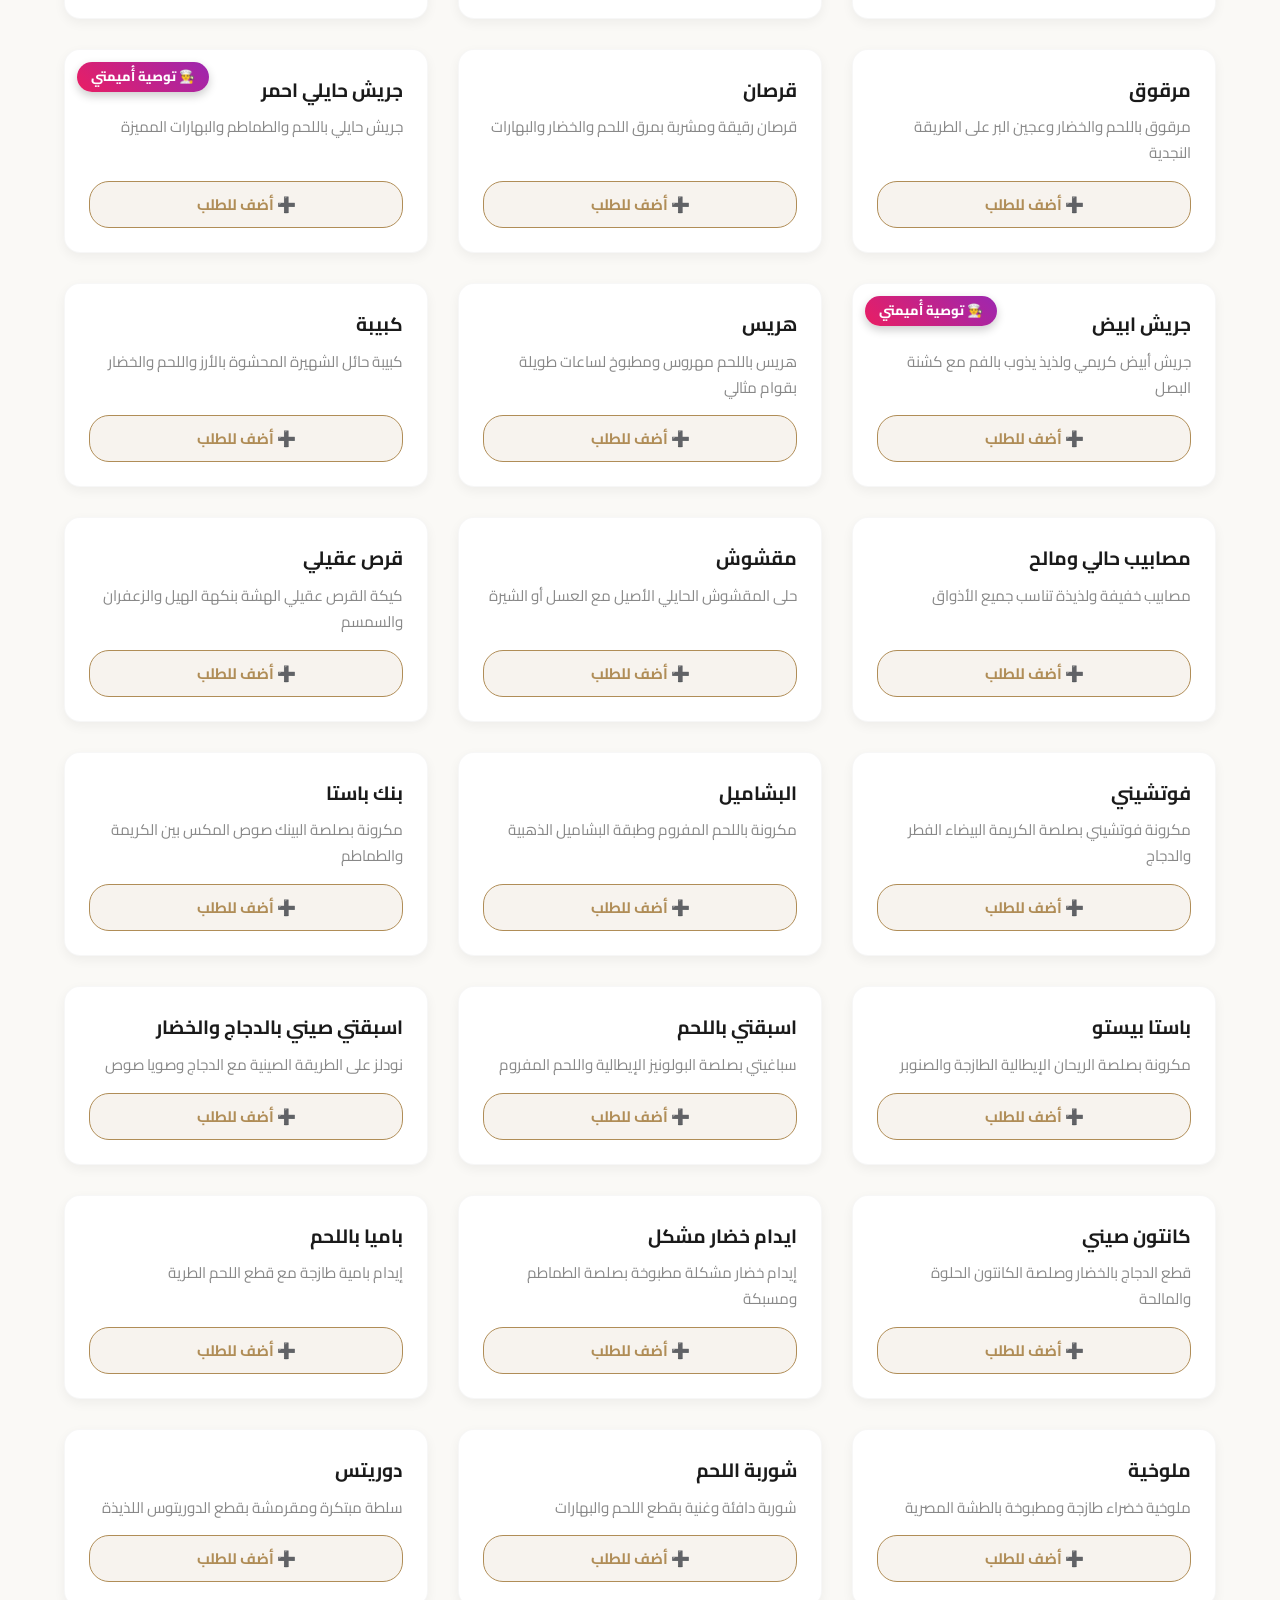
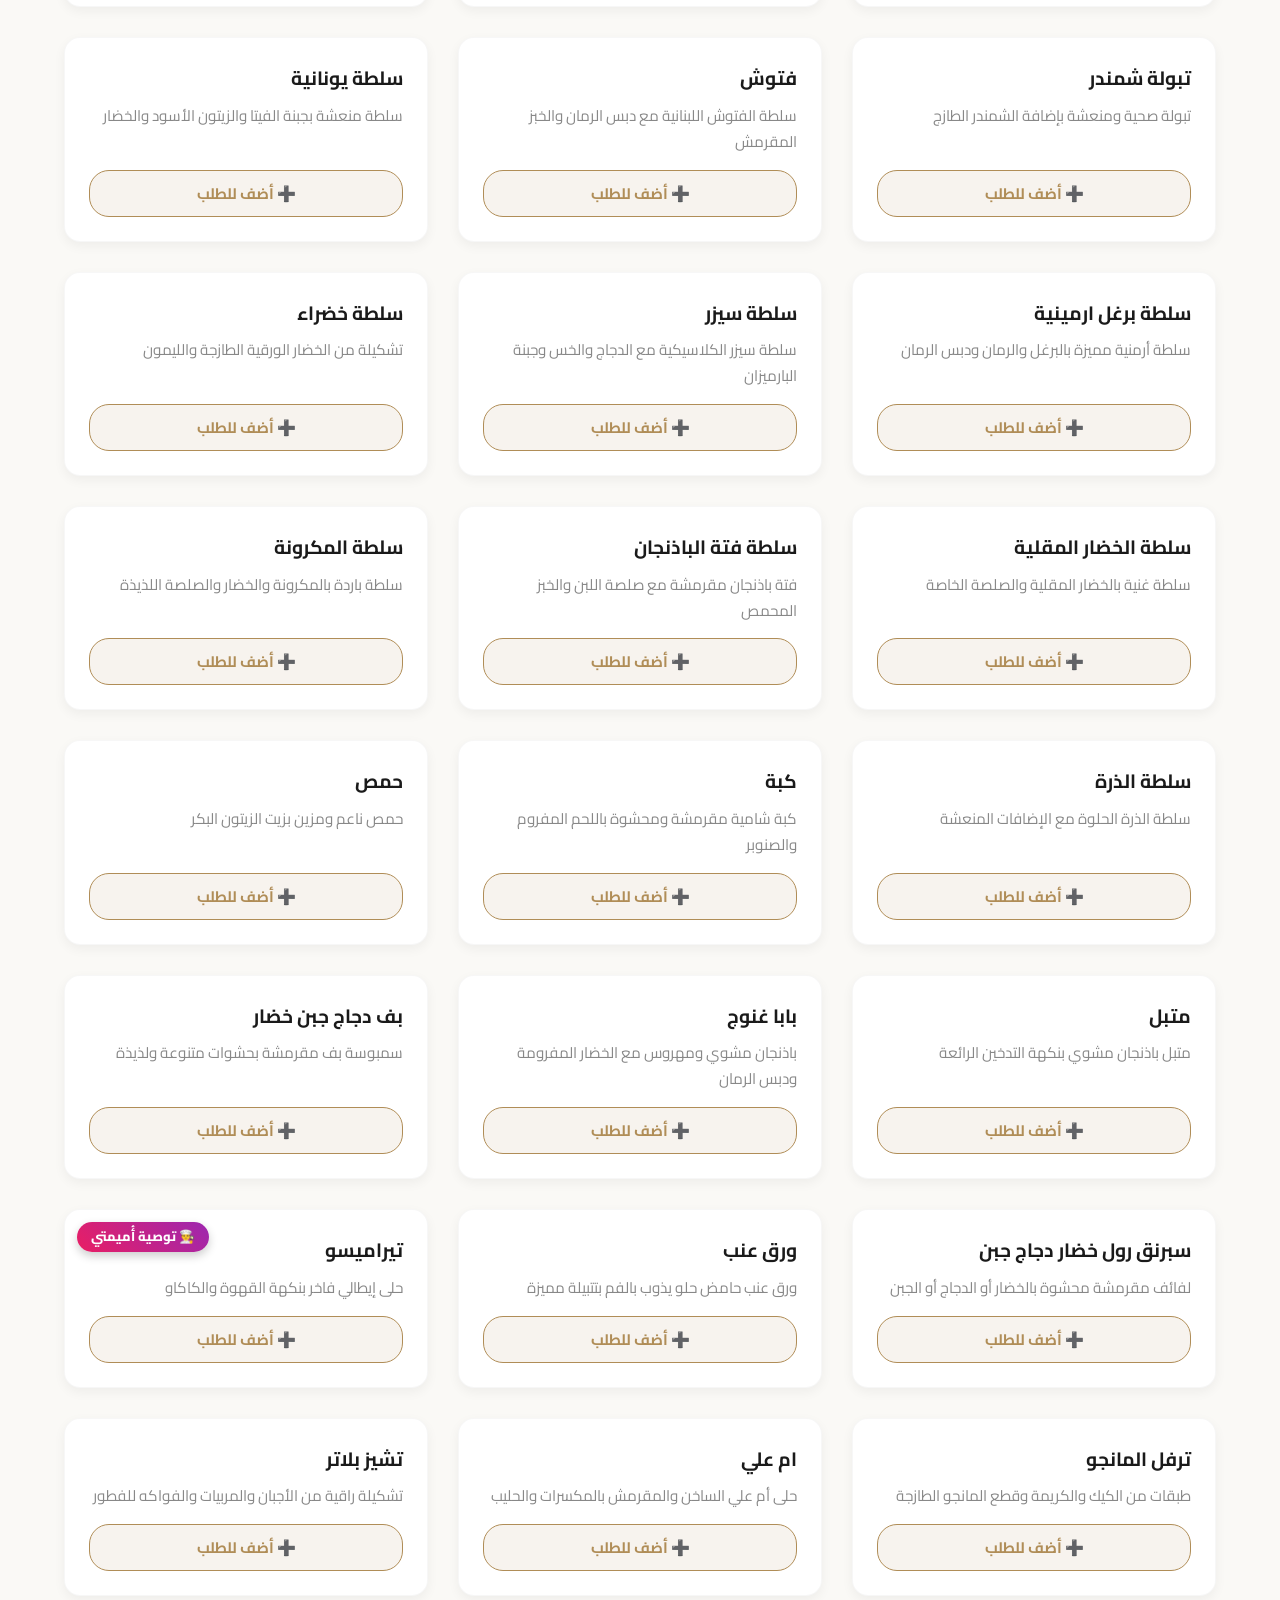
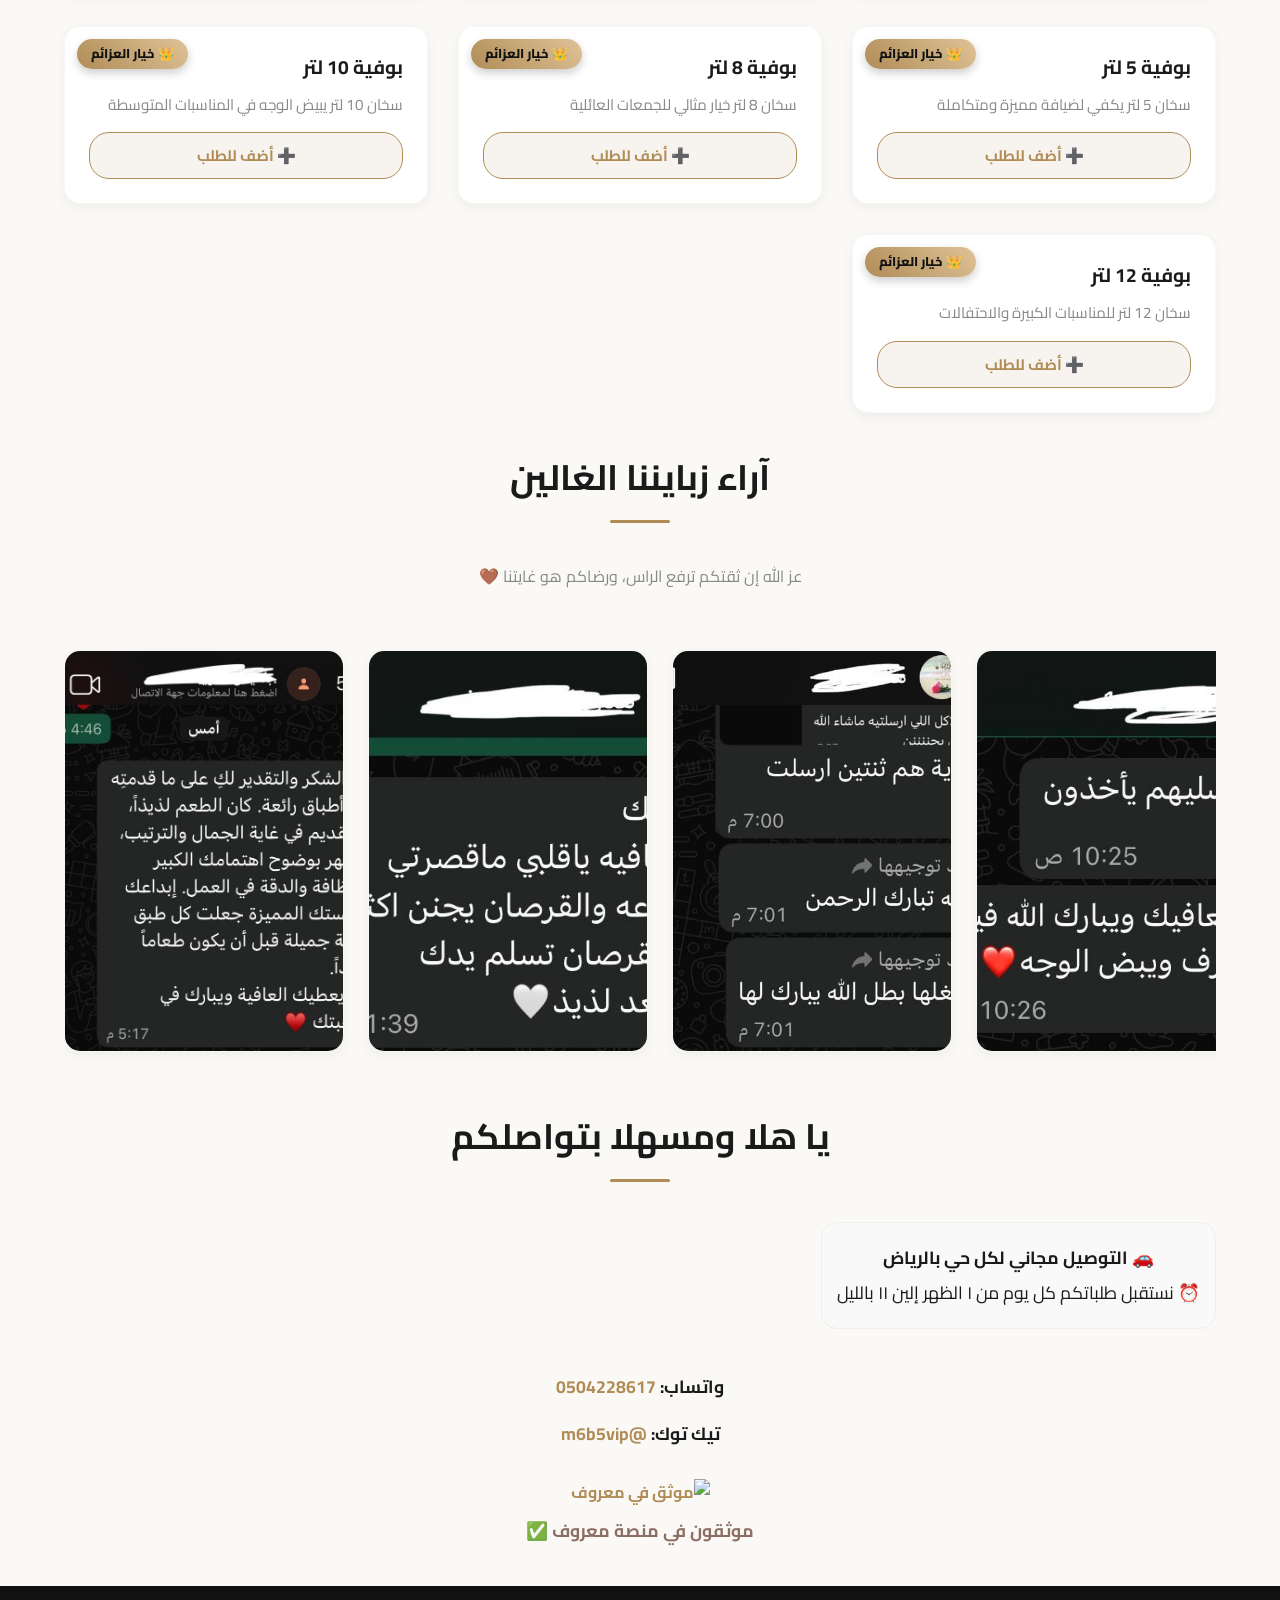
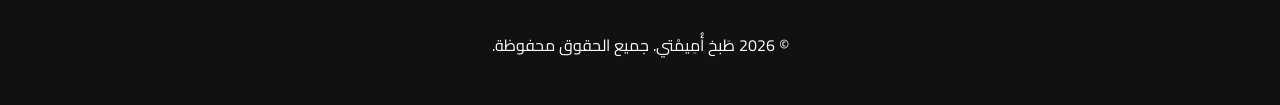
==== commit 88412277: "Update index.html" ====
--- a/index.html
+++ b/index.html
@@ -98,8 +98,15 @@
           <p>🚗 <strong>التوصيل مجاني لكل حي بالرياض</strong></p>
           <p>⏰ نستقبل طلباتكم كل يوم من ١ الظهر إلين ١١ بالليل</p>
       </div>
-      <p><strong>واتساب:</strong> <a href="https://wsend.co/966504228617" dir="ltr">0504228617</a></p>
+      <p><strong>واتساب:</strong> <a href="https://wa.me/966504228617" dir="ltr">0504228617</a></p>
       <p><strong>تيك توك:</strong> <a href="https://www.tiktok.com/@m6b5vip?_r=1&_t=ZP-94sxUYq8beR" target="_blank">@m6b5vip</a></p>
+
+      <div class="maroof-badge" style="margin-top: 30px; text-align: center;">
+        <a href="رابط_حسابك_هنا" target="_blank" rel="noopener noreferrer" style="text-decoration: none;">
+          <img src="assets/maroof.png" alt="موثق في معروف" style="width: 90px; height: auto; transition: transform 0.3s;" onmouseover="this.style.transform='scale(1.1)'" onmouseout="this.style.transform='scale(1)'" />
+          <p style="margin-top: 10px; font-weight: bold; color: #8d6e63; font-size: 1.1rem;">موثقون في منصة معروف ✅</p>
+        </a>
+      </div>
     </section>
   </main>
 
@@ -468,15 +475,25 @@
     };
 
     // تحديث رسالة الواتساب
+        // تحديث رسالة الواتساب بالرابط الرسمي
     window.sendNotepadToWhatsApp = () => {
+      // 1. نسحب الطلبات من مربع النص (المقاضي)
       const text = document.getElementById('notepad-text').value.trim();
+      
+      // 2. نتأكد إن السلة مو فاضية
       if(!text) {
         alert('الورقة فاضية طال عمرك! نقّ أطباقك من المنيو أول 🤎');
         return;
       }
+      
+      // 3. نجهز الرسالة بشكل مرتب للعميل
       const message = "يا هلا بـ طَبخ أُمِيمْتي، هذا طلبي الله يعافيكم:\n\n" + text + "\n\n(بانتظار تأكيدكم، لاهنتوا)";
+      
+      // 4. نحول النص لصيغة يقبلها المتصفح والواتساب
       const encodedMessage = encodeURIComponent(message);
-      window.open(`https://wsend.co/966504228617?text=${encodedMessage}`, '_blank');
+      
+      // 5. نفتح تطبيق الواتساب مباشرة على رقمكم
+      window.open(`https://wa.me/966504228617?text=${encodedMessage}`, '_blank');
     };
   </script>
 </body>
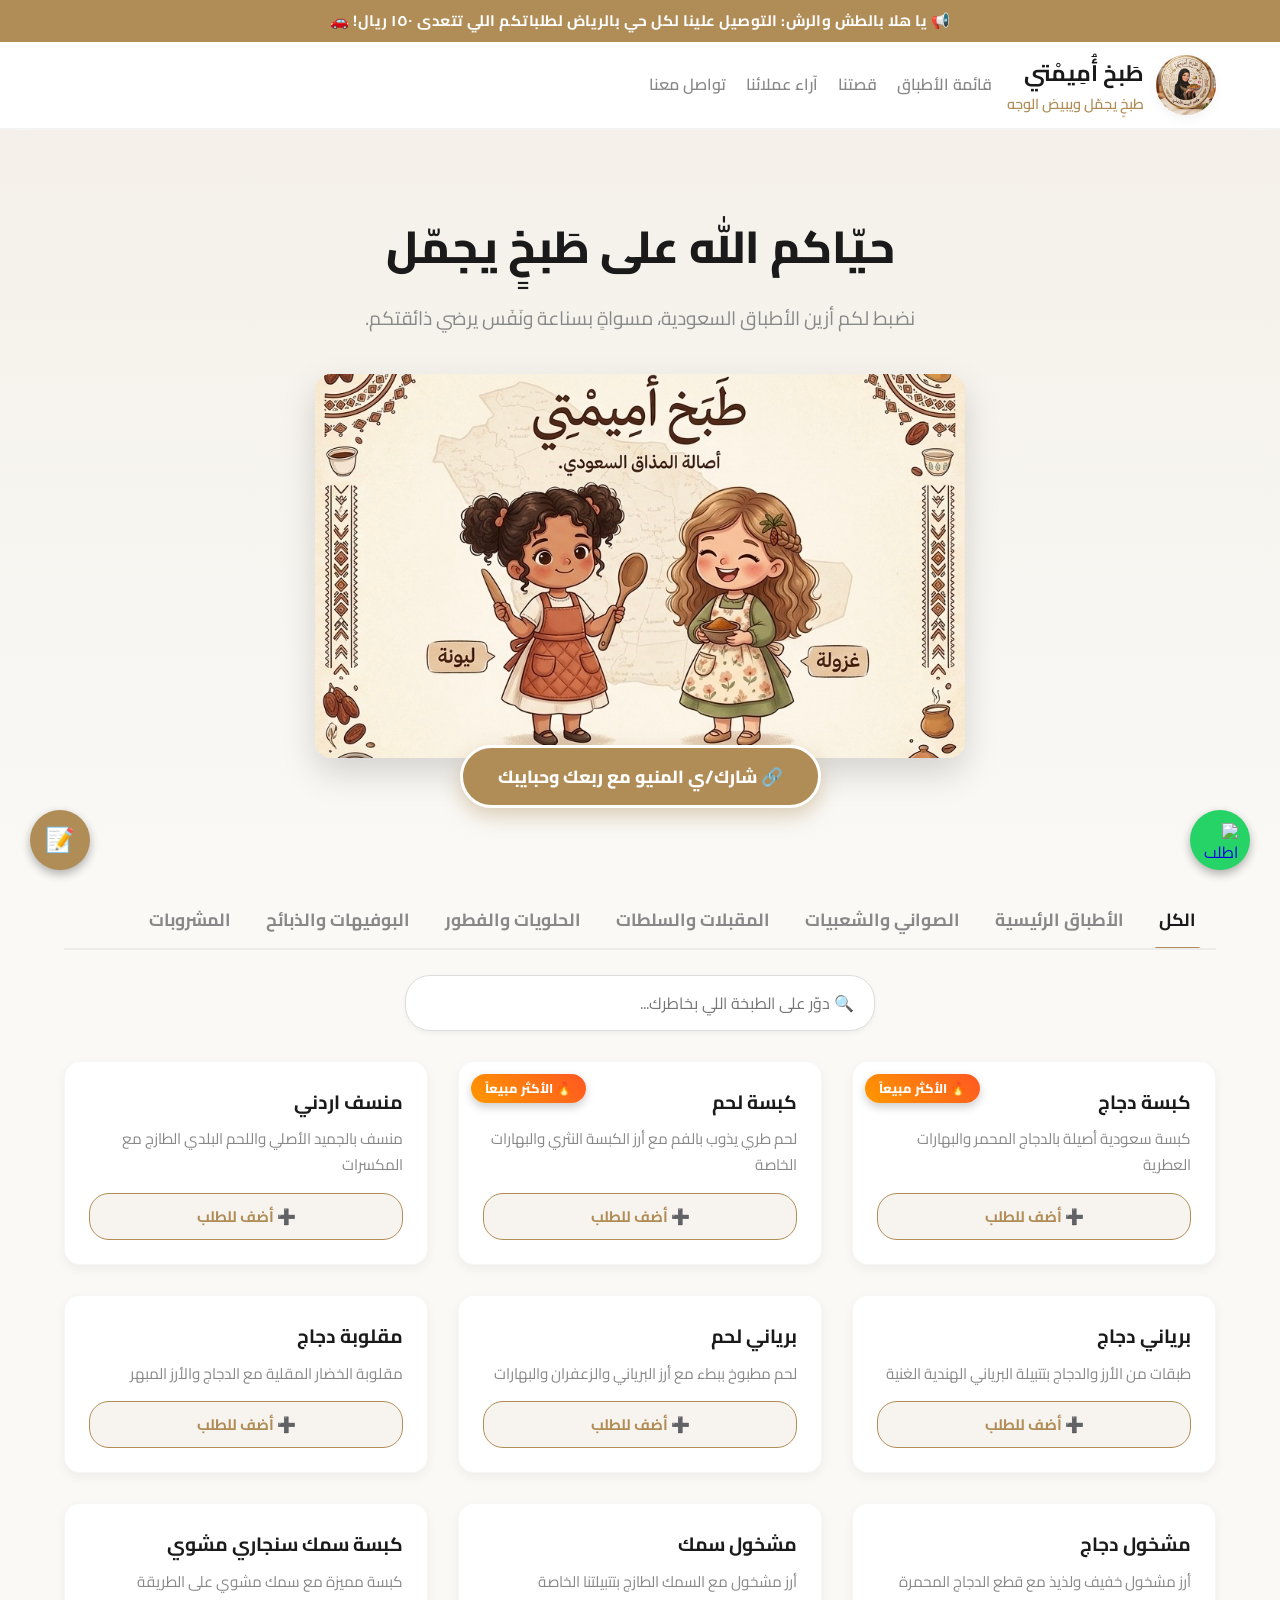
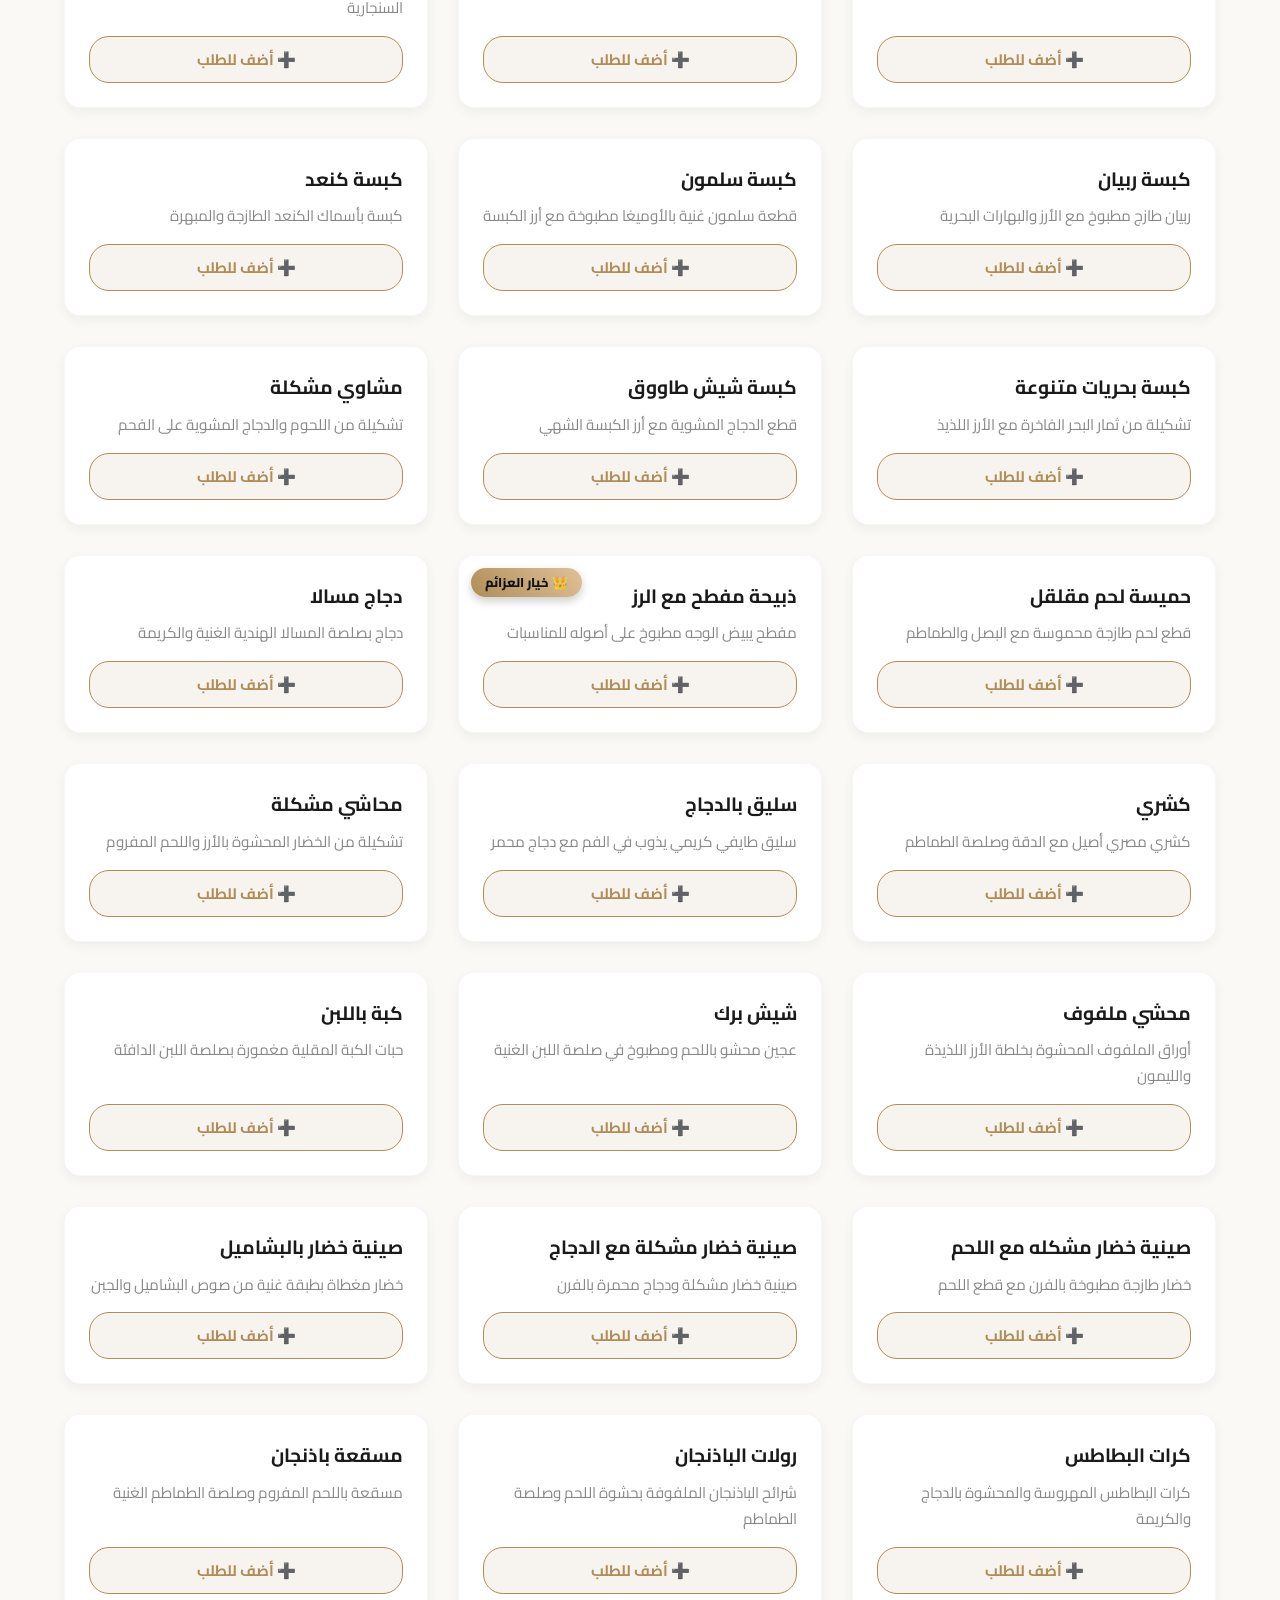
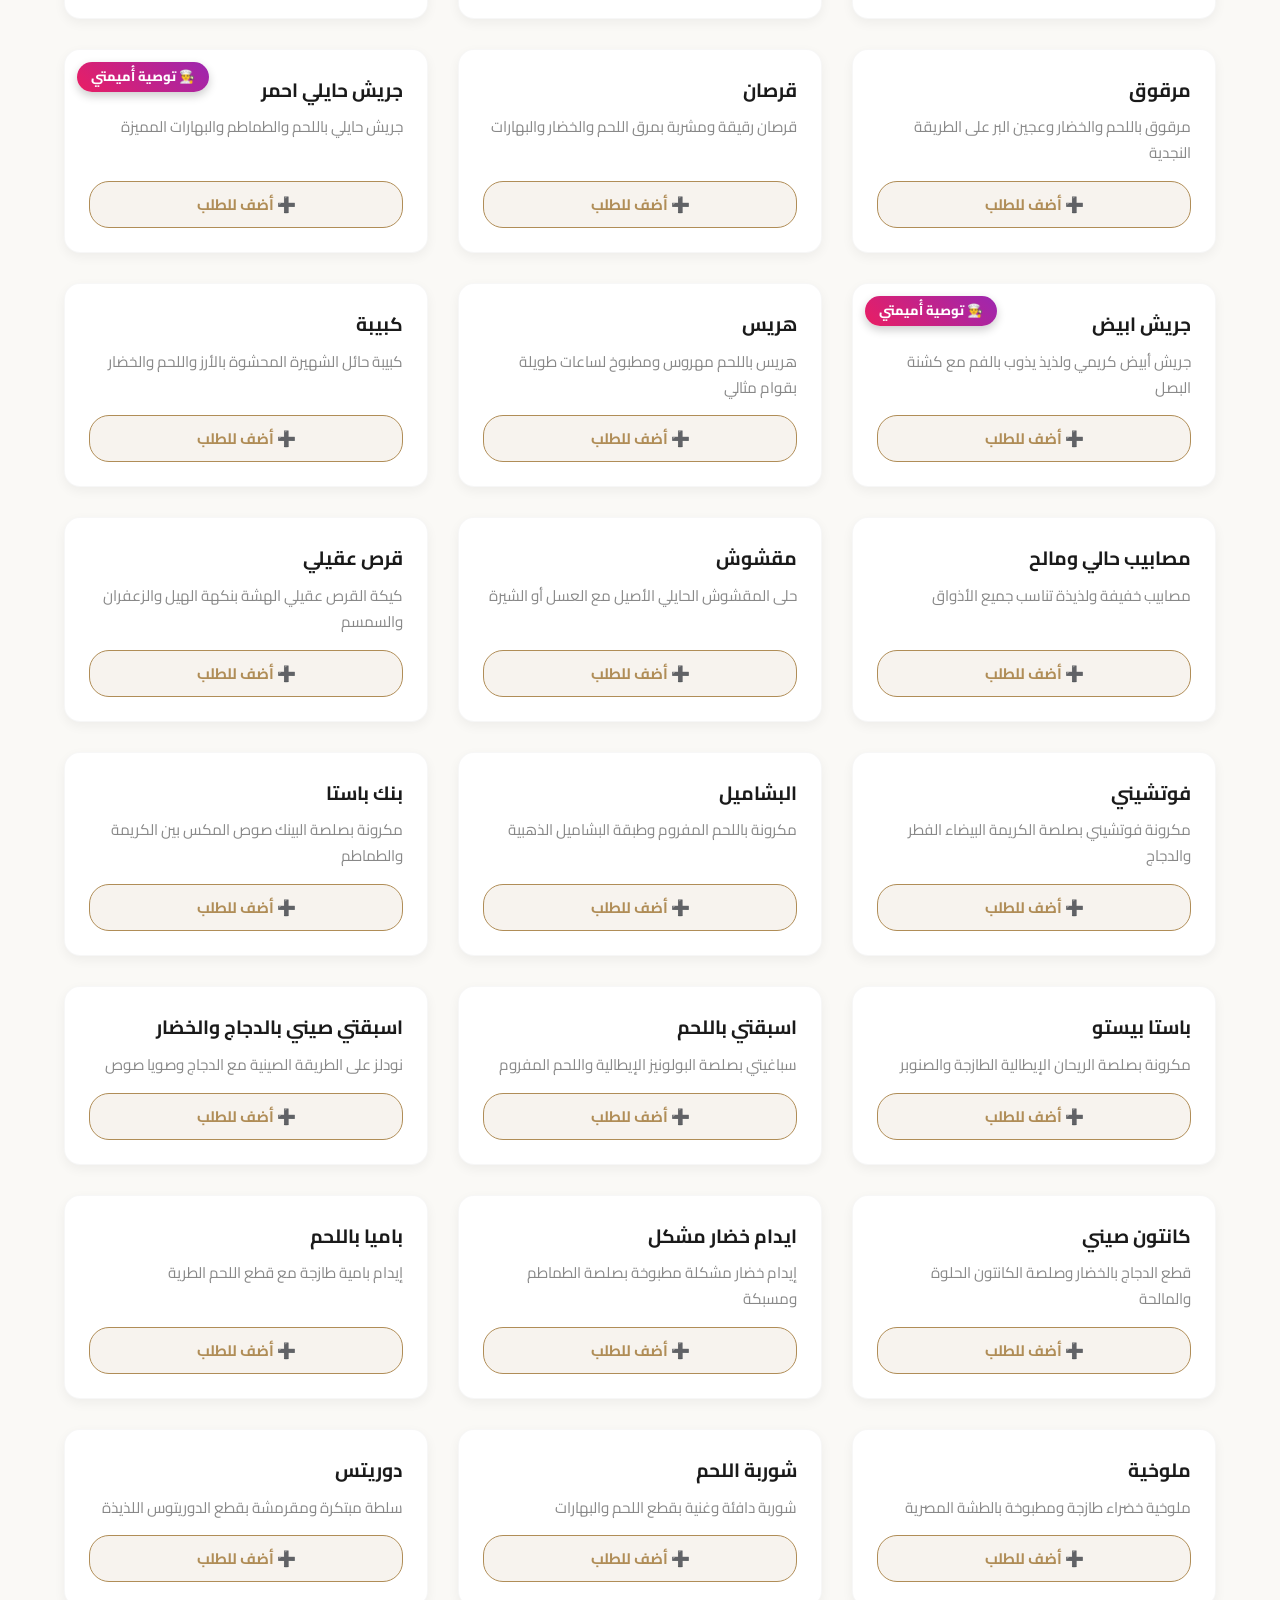
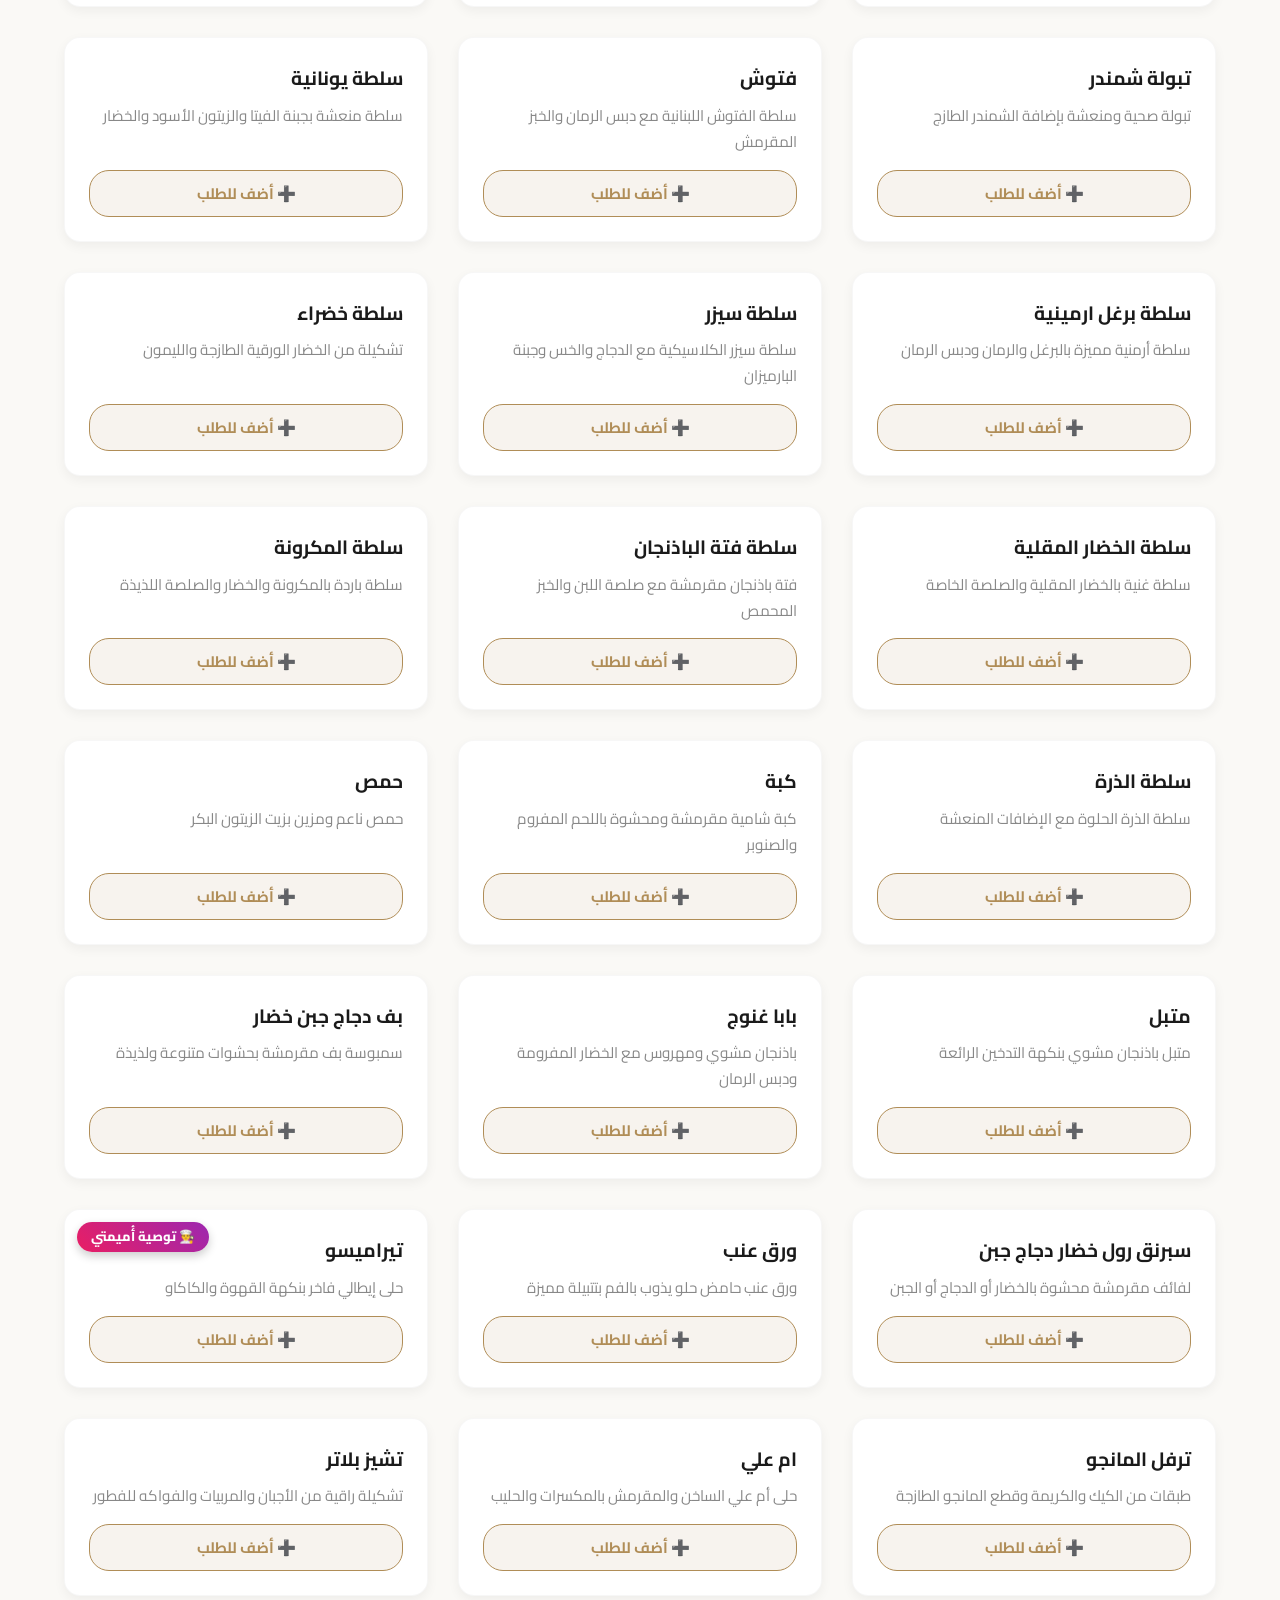
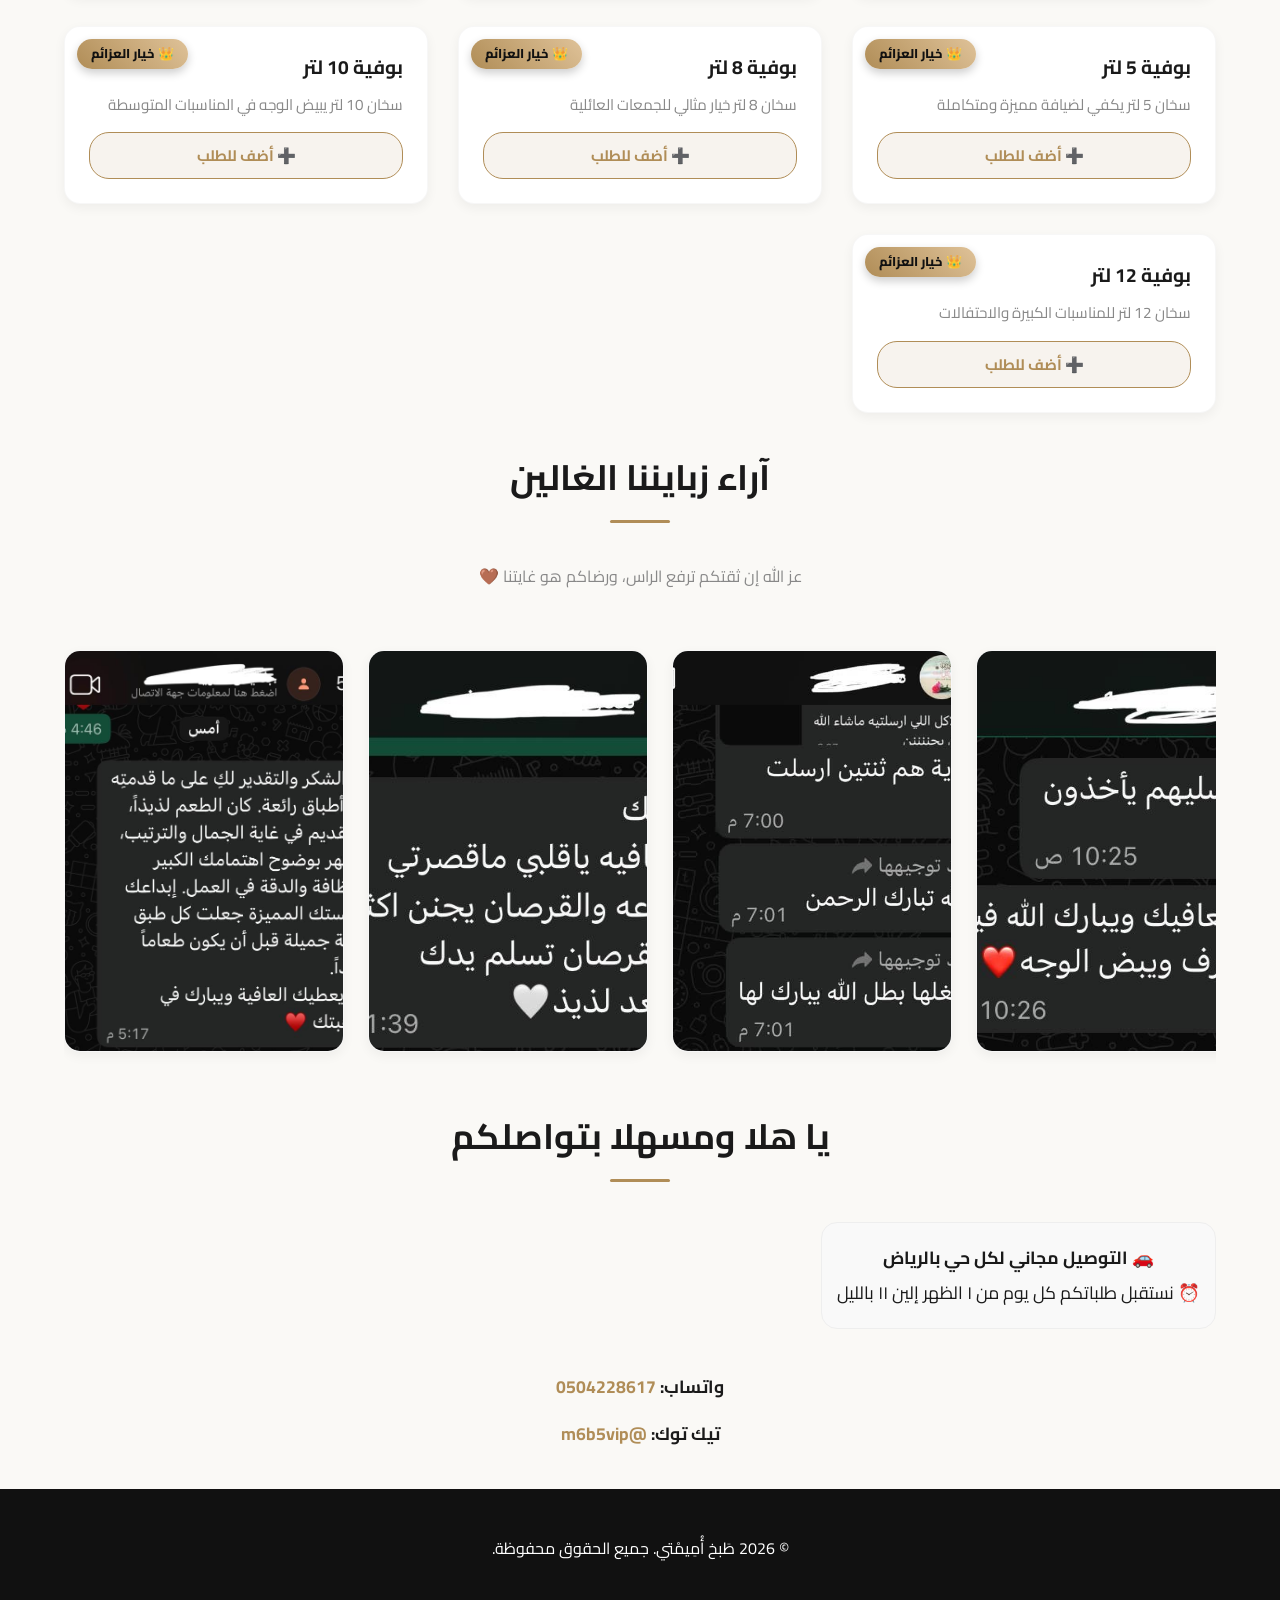
==== commit f4a5f512: "Update index.html" ====
--- a/index.html
+++ b/index.html
@@ -100,13 +100,6 @@
       </div>
       <p><strong>واتساب:</strong> <a href="https://wa.me/966504228617" dir="ltr">0504228617</a></p>
       <p><strong>تيك توك:</strong> <a href="https://www.tiktok.com/@m6b5vip?_r=1&_t=ZP-94sxUYq8beR" target="_blank">@m6b5vip</a></p>
-
-      <div class="maroof-badge" style="margin-top: 30px; text-align: center;">
-        <a href="رابط_حسابك_هنا" target="_blank" rel="noopener noreferrer" style="text-decoration: none;">
-          <img src="assets/maroof.png" alt="موثق في معروف" style="width: 90px; height: auto; transition: transform 0.3s;" onmouseover="this.style.transform='scale(1.1)'" onmouseout="this.style.transform='scale(1)'" />
-          <p style="margin-top: 10px; font-weight: bold; color: #8d6e63; font-size: 1.1rem;">موثقون في منصة معروف ✅</p>
-        </a>
-      </div>
     </section>
   </main>
 
